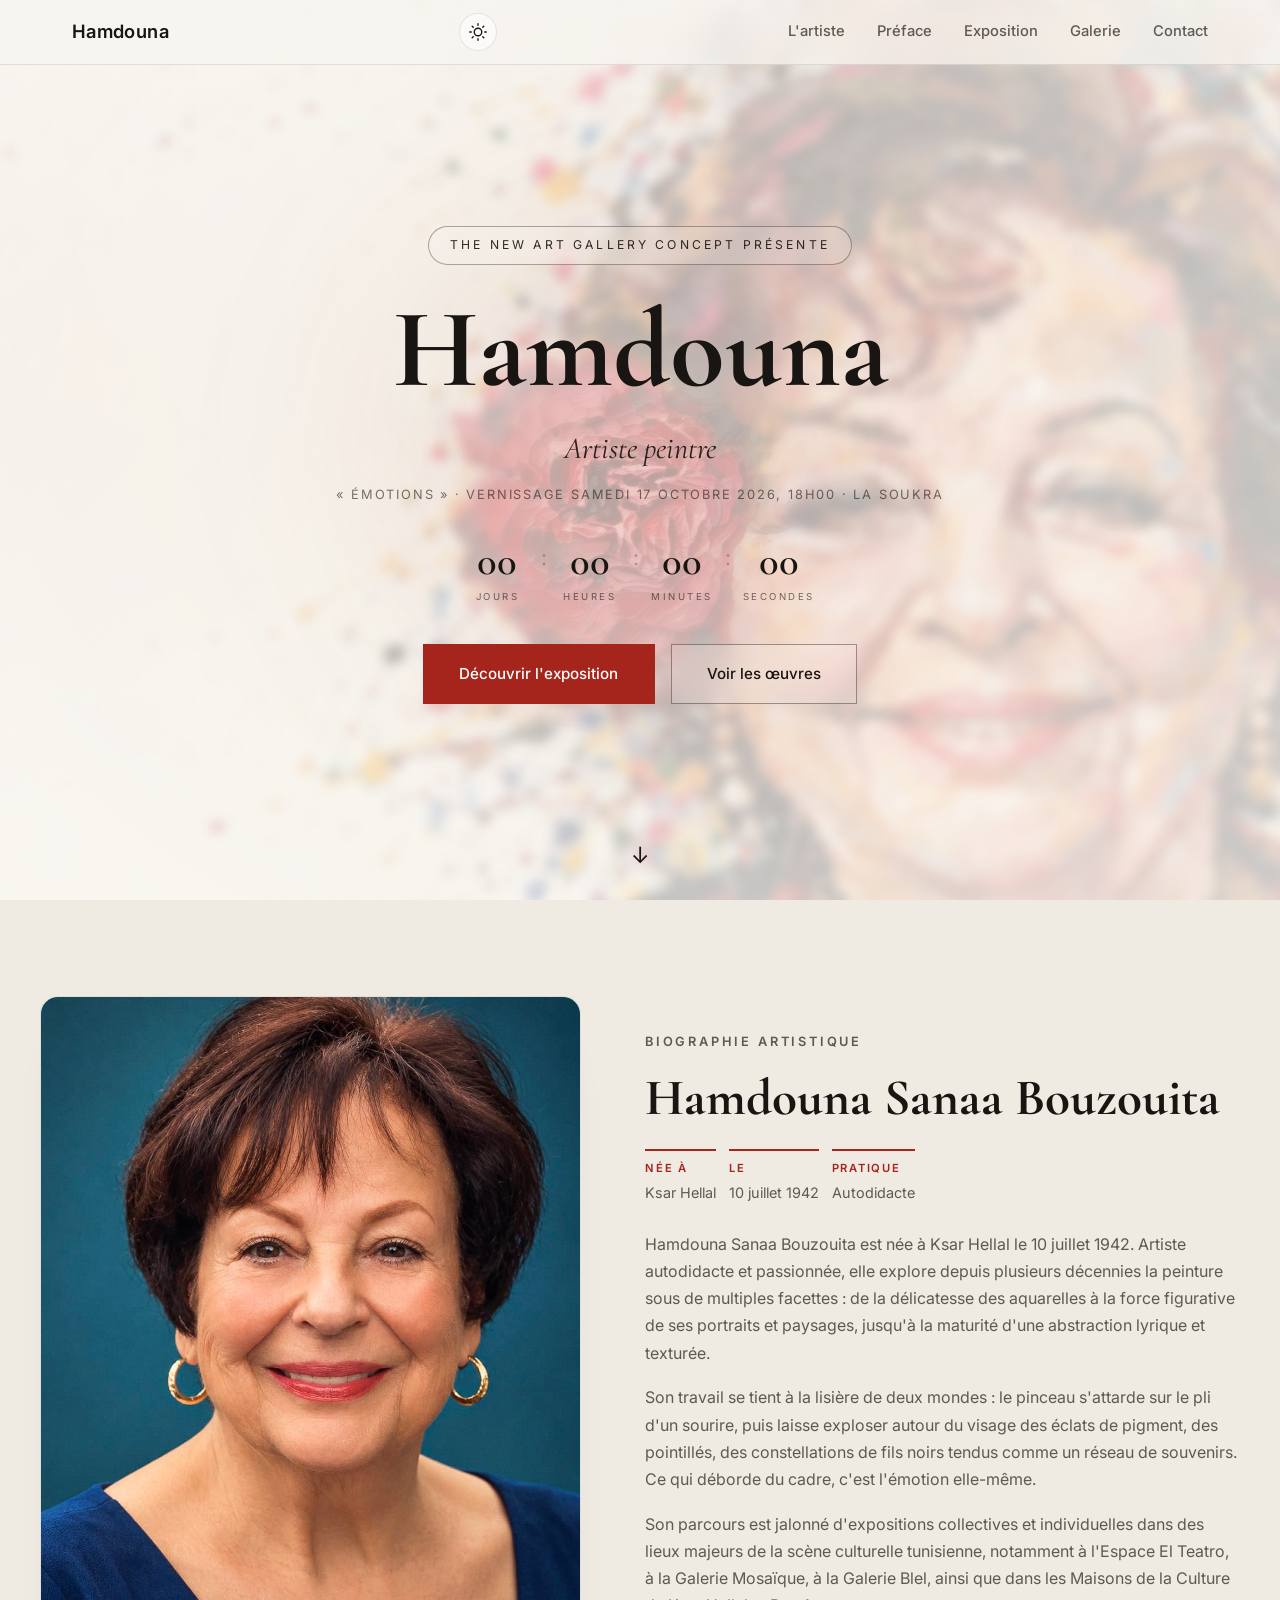
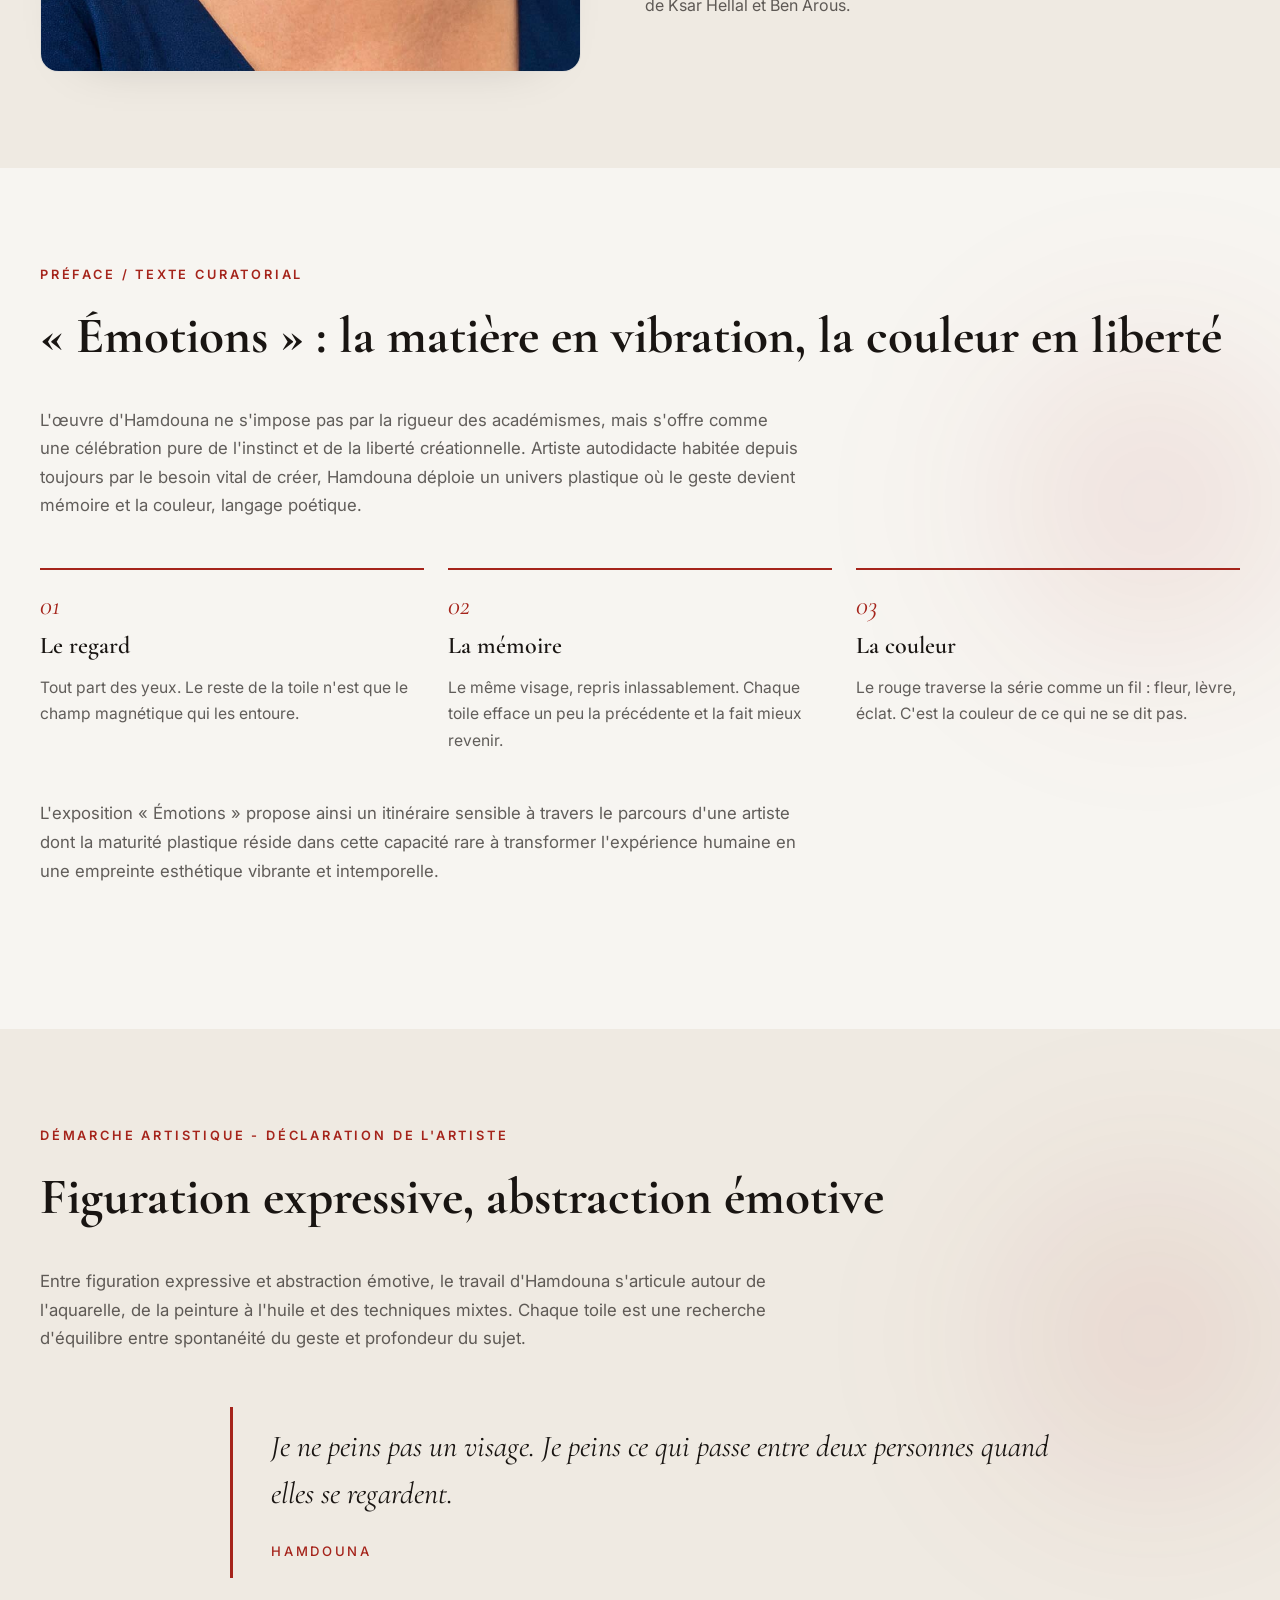
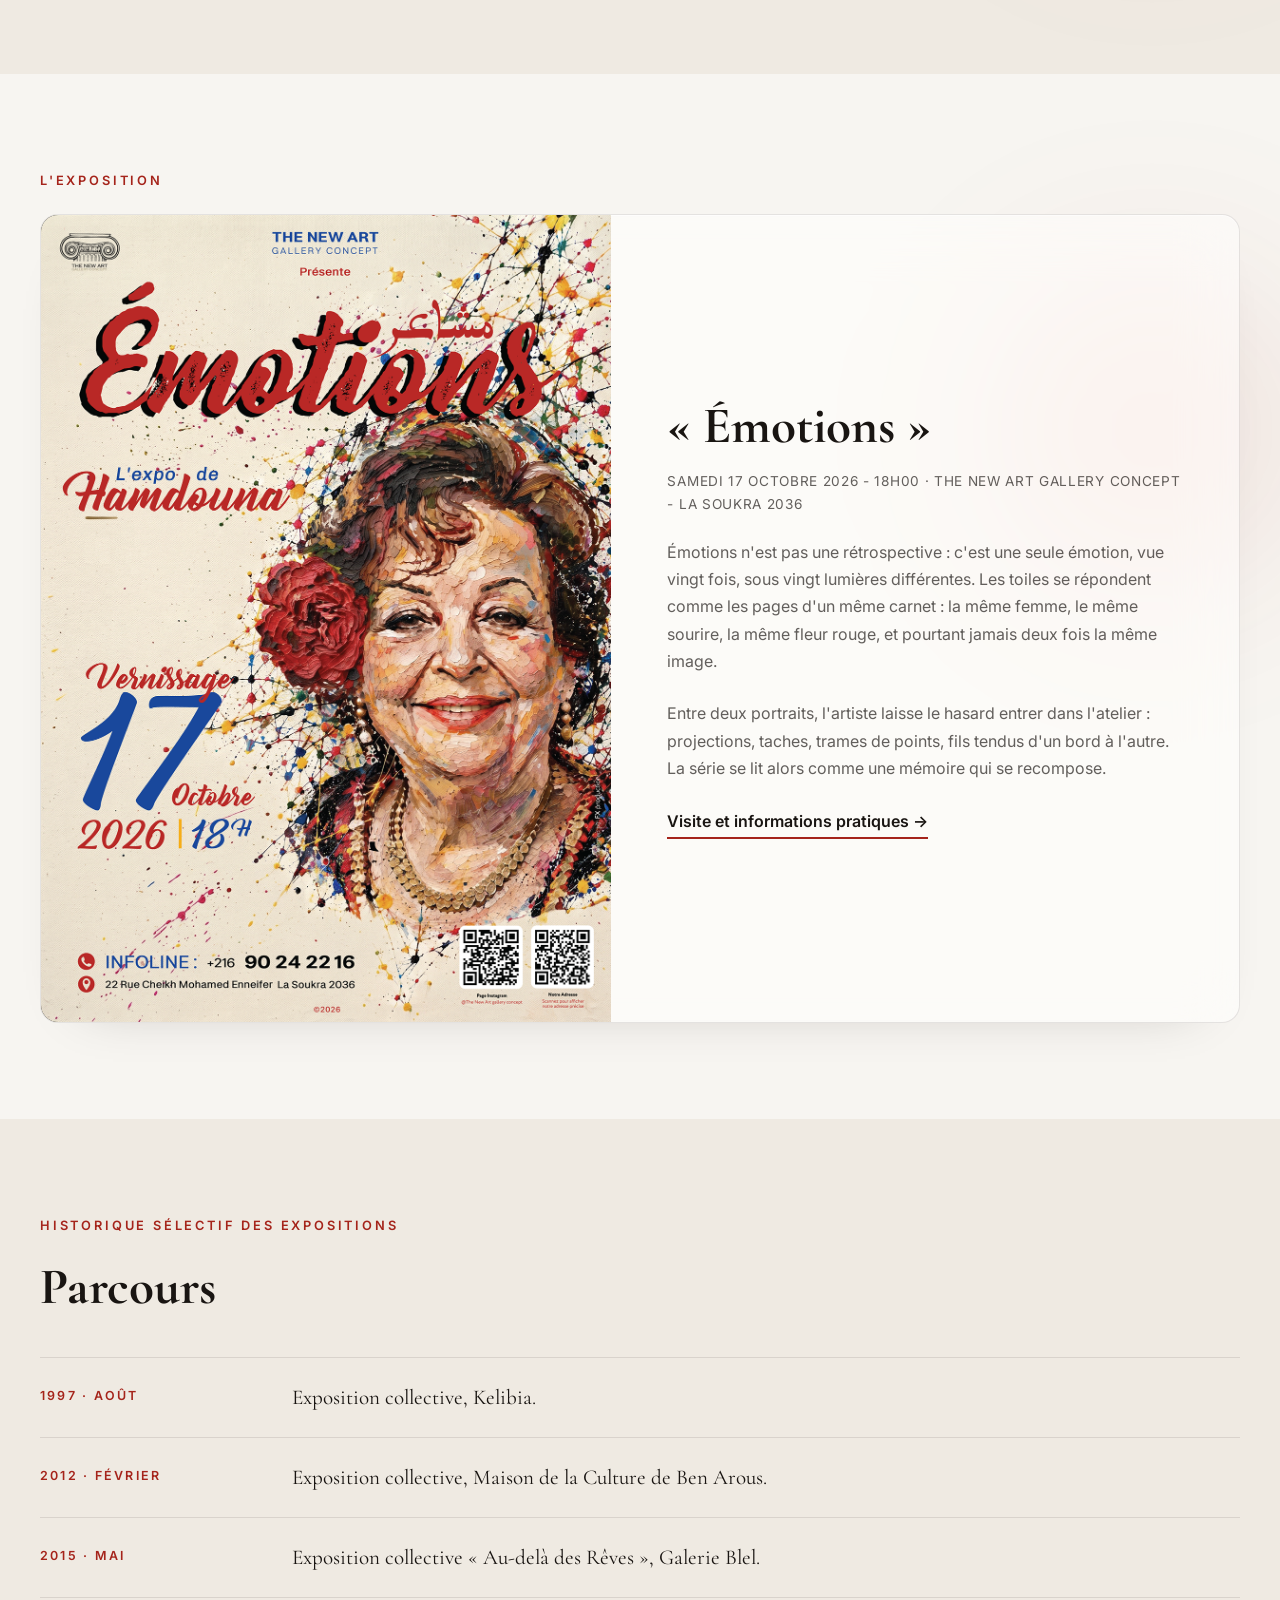
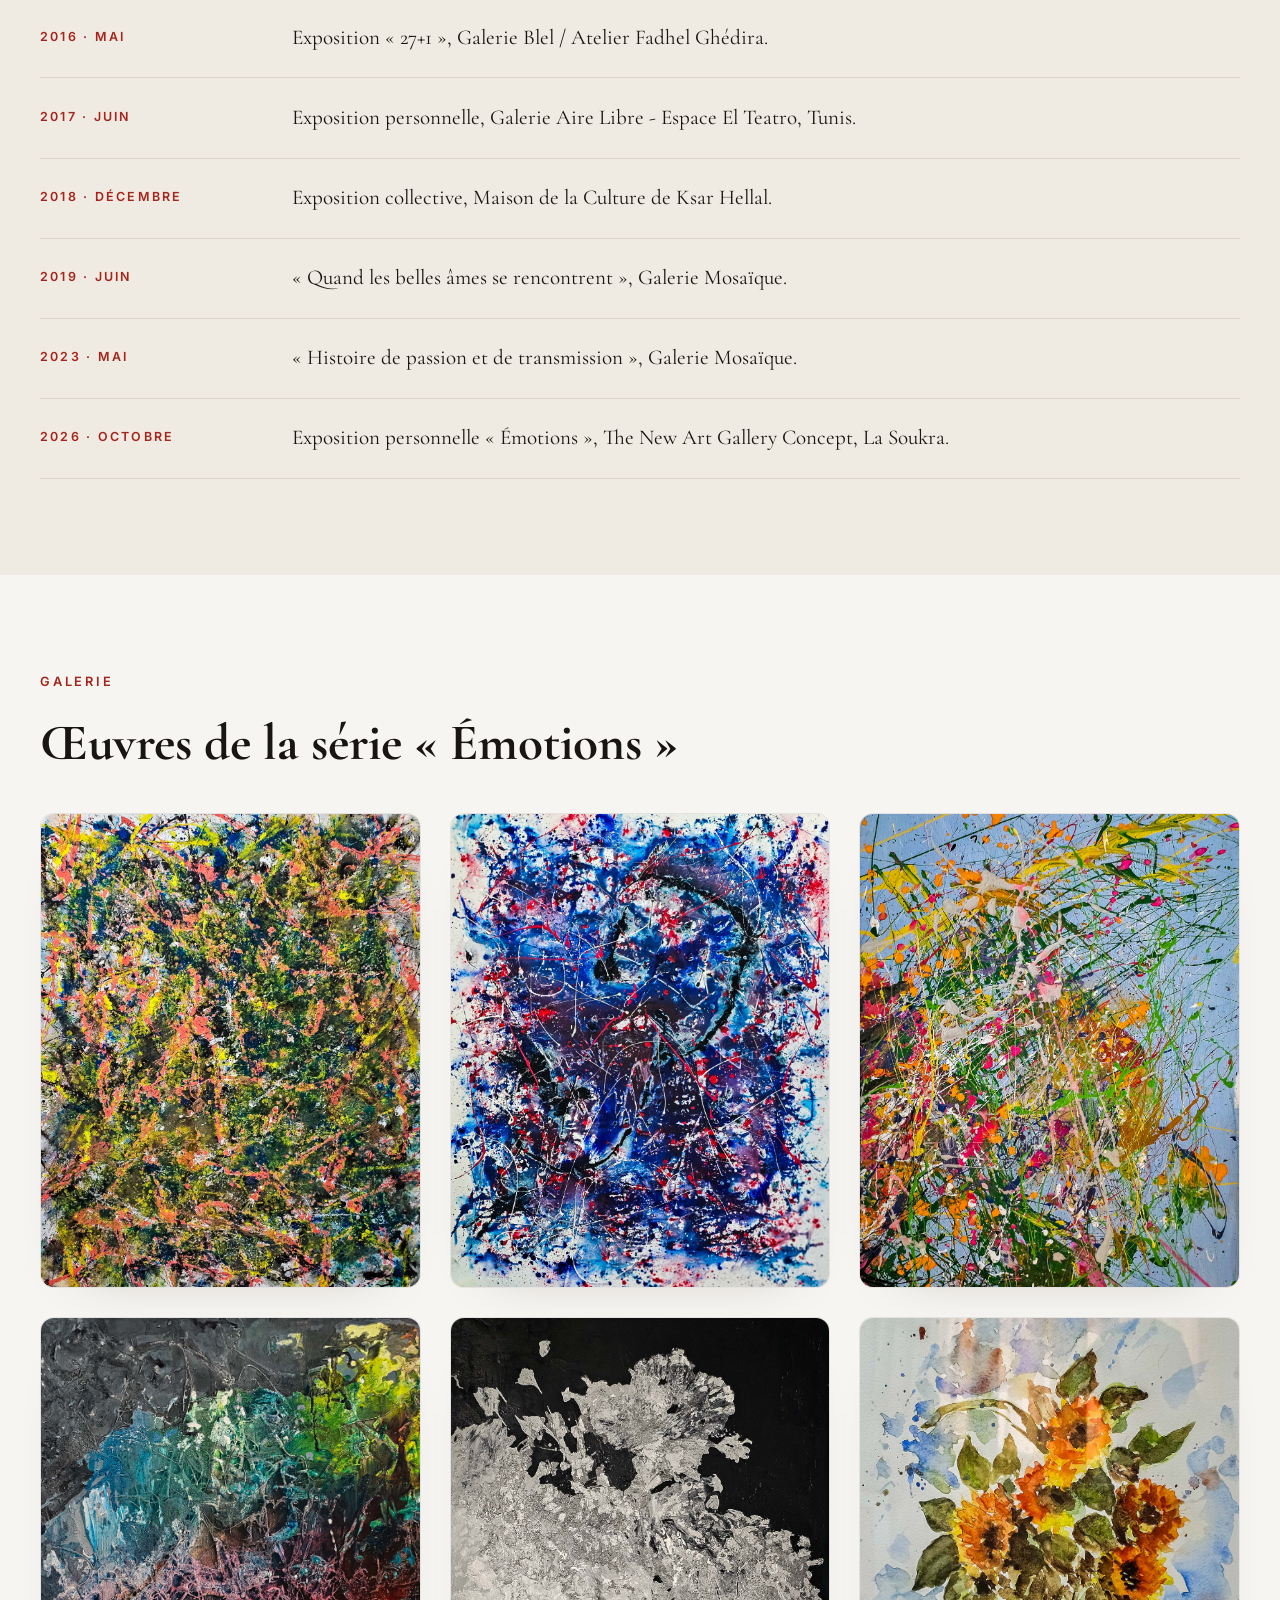
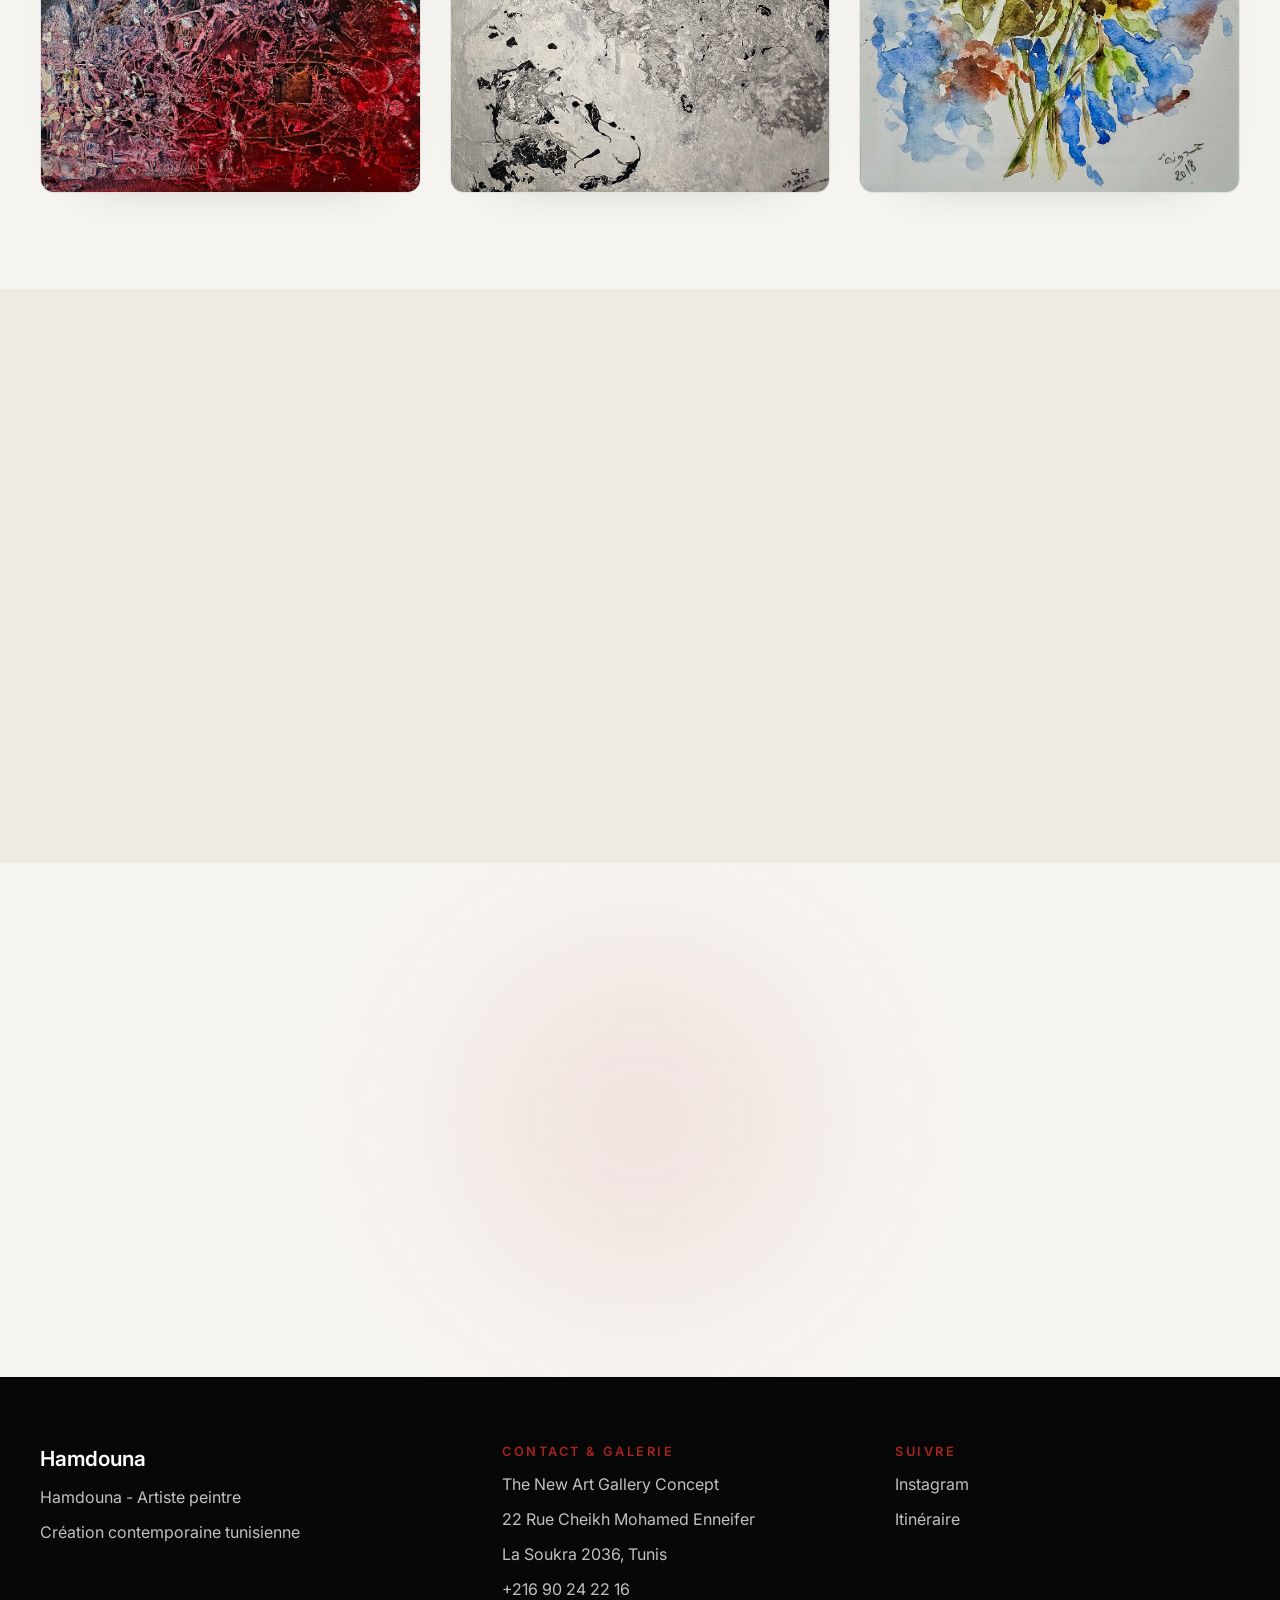
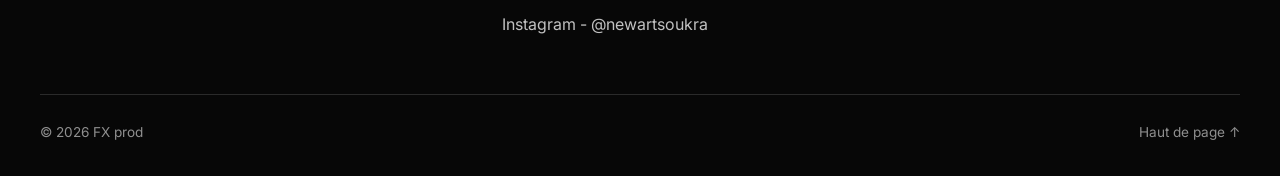
==== index.html @ 4565efa6 "Add files via upload" ====
<!DOCTYPE html>
<html lang="fr">
<head>
<meta charset="UTF-8">
<meta name="viewport" content="width=device-width, initial-scale=1.0">
<title>Hamdouna - Émotions · The New Art Gallery Concept</title>
<meta name="description" content="Émotions : la nouvelle exposition du peintre Hamdouna, présentée par The New Art Gallery Concept. Une série de portraits où la couleur devient un état intérieur. Vernissage le 17 octobre 2026 à La Soukra, Tunis.">
<link rel="preconnect" href="https://fonts.googleapis.com">
<link rel="preconnect" href="https://fonts.gstatic.com" crossorigin>
<link href="https://fonts.googleapis.com/css2?family=Inter:wght@300;400;500;600;700&family=Cormorant+Garamond:ital,wght@0,400;0,500;0,600;0,700;1,400;1,500&display=swap" rel="stylesheet">
<link rel="stylesheet" href="styles.css">
<script>try{var t=localStorage.getItem("hamdouna-theme");if(t==="light"||(!t&&window.matchMedia("(prefers-color-scheme: light)").matches))document.documentElement.classList.add("light")}catch(e){}</script>
</head>
<body>

<header class="nav" id="top">
  <div class="nav-inner">
    <a class="brand" href="#accueil">Hamdouna</a>
    <div class="nav-actions">
      <button class="theme-toggle" id="themeToggle" aria-label="Basculer le thème sombre / clair">
        <svg class="icon-moon" viewBox="0 0 24 24" width="18" height="18" aria-hidden="true"><path d="M21 12.79A9 9 0 1 1 11.21 3 7 7 0 0 0 21 12.79z"></path></svg>
        <svg class="icon-sun" viewBox="0 0 24 24" width="18" height="18" aria-hidden="true"><circle cx="12" cy="12" r="5"></circle><line x1="12" y1="1" x2="12" y2="3"></line><line x1="12" y1="21" x2="12" y2="23"></line><line x1="4.22" y1="4.22" x2="5.64" y2="5.64"></line><line x1="18.36" y1="18.36" x2="19.78" y2="19.78"></line><line x1="1" y1="12" x2="3" y2="12"></line><line x1="21" y1="12" x2="23" y2="12"></line><line x1="4.22" y1="19.78" x2="5.64" y2="18.36"></line><line x1="18.36" y1="5.64" x2="19.78" y2="4.22"></line></svg>
      </button>
      <button class="nav-toggle" aria-label="Menu" aria-expanded="false"><span></span><span></span></button>
    </div>
    <nav class="nav-links">
      <a href="#artiste">L'artiste</a>
      <a href="#preface">Préface</a>
      <a href="#exposition">Exposition</a>
      <a href="#galerie">Galerie</a>
      <a href="#contact">Contact</a>
    </nav>
  </div>
</header>

<main>
  <section id="accueil" class="hero">
    <div class="hero-bg" data-speed="0.35">
      <div class="hero-scene">
        <img class="hero-base" src="Hamdouna afffiche/new pic/no_text_hero photo.jpeg" alt="">
        <img class="hero-blur" src="Hamdouna afffiche/new pic/no_text_hero photo.jpeg" alt="" aria-hidden="true">
      </div>
    </div>
    <div class="orb orb-hero" data-depth="16" aria-hidden="true"></div>
    <div class="hero-content">
      <div class="hero-inner">
        <span class="hero-badge">The New Art Gallery Concept présente</span>
        <h1 class="hero-title">Hamdouna</h1>
        <p class="hero-sub">Artiste peintre</p>
        <p class="hero-meta">« Émotions » · Vernissage samedi 17 octobre 2026, 18h00 · La Soukra</p>
        <div class="countdown" id="countdown" aria-label="Compte à rebours avant le vernissage">
          <div class="cd-col"><span class="cd-num" id="cd-days">00</span><span class="cd-label">Jours</span></div>
          <span class="cd-sep">:</span>
          <div class="cd-col"><span class="cd-num" id="cd-hours">00</span><span class="cd-label">Heures</span></div>
          <span class="cd-sep">:</span>
          <div class="cd-col"><span class="cd-num" id="cd-mins">00</span><span class="cd-label">Minutes</span></div>
          <span class="cd-sep">:</span>
          <div class="cd-col"><span class="cd-num" id="cd-secs">00</span><span class="cd-label">Secondes</span></div>
        </div>
        <div class="hero-actions">
          <a class="btn btn-solid" href="#exposition">Découvrir l'exposition</a>
          <a class="btn btn-ghost" href="#galerie">Voir les œuvres</a>
        </div>
      </div>
    </div>
    <a class="hero-scroll" href="#artiste" aria-label="Descendre">↓</a>
  </section>

  <section id="artiste" class="section alt">
    <div class="section-inner">
      <div class="artist-grid">
        <figure class="artist-photo parallax reveal" data-speed="0.12">
          <img src="Hamdouna afffiche/new pic/Photo de l'artiste dans biographie.jpeg" alt="Portrait de l'artiste Hamdouna">
        </figure>
        <div class="artist-text reveal">
          <p class="section-label">Biographie artistique</p>
          <h2>Hamdouna Sanaa Bouzouita</h2>
          <div class="facts">
            <span class="fact"><strong>Née à</strong> Ksar Hellal</span>
            <span class="fact"><strong>Le</strong> 10 juillet 1942</span>
            <span class="fact"><strong>Pratique</strong> Autodidacte</span>
          </div>
          <p>Hamdouna Sanaa Bouzouita est née à Ksar Hellal le 10 juillet 1942. Artiste autodidacte et passionnée, elle explore depuis plusieurs décennies la peinture sous de multiples facettes : de la délicatesse des aquarelles à la force figurative de ses portraits et paysages, jusqu'à la maturité d'une abstraction lyrique et texturée.</p>
          <p>Son travail se tient à la lisière de deux mondes : le pinceau s'attarde sur le pli d'un sourire, puis laisse exploser autour du visage des éclats de pigment, des pointillés, des constellations de fils noirs tendus comme un réseau de souvenirs. Ce qui déborde du cadre, c'est l'émotion elle-même.</p>
          <p>Son parcours est jalonné d'expositions collectives et individuelles dans des lieux majeurs de la scène culturelle tunisienne, notamment à l'Espace El Teatro, à la Galerie Mosaïque, à la Galerie Blel, ainsi que dans les Maisons de la Culture de Ksar Hellal et Ben Arous.</p>
        </div>
      </div>
    </div>
  </section>

  <section id="preface" class="section">
    <div class="orb orb-side" data-depth="26" aria-hidden="true"></div>
    <div class="section-inner">
      <p class="section-label reveal">Préface / Texte curatorial</p>
      <h2 class="section-title reveal">« Émotions » : la matière en vibration, la couleur en liberté</h2>
      <p class="lead-block reveal">L'œuvre d'Hamdouna ne s'impose pas par la rigueur des académismes, mais s'offre comme une célébration pure de l'instinct et de la liberté créationnelle. Artiste autodidacte habitée depuis toujours par le besoin vital de créer, Hamdouna déploie un univers plastique où le geste devient mémoire et la couleur, langage poétique.</p>
      <div class="concept reveal">
        <div class="concept-item"><span class="concept-num">01</span><h3>Le regard</h3><p>Tout part des yeux. Le reste de la toile n'est que le champ magnétique qui les entoure.</p></div>
        <div class="concept-item"><span class="concept-num">02</span><h3>La mémoire</h3><p>Le même visage, repris inlassablement. Chaque toile efface un peu la précédente et la fait mieux revenir.</p></div>
        <div class="concept-item"><span class="concept-num">03</span><h3>La couleur</h3><p>Le rouge traverse la série comme un fil : fleur, lèvre, éclat. C'est la couleur de ce qui ne se dit pas.</p></div>
      </div>
      <p class="lead-block reveal">L'exposition « Émotions » propose ainsi un itinéraire sensible à travers le parcours d'une artiste dont la maturité plastique réside dans cette capacité rare à transformer l'expérience humaine en une empreinte esthétique vibrante et intemporelle.</p>
    </div>
  </section>

  <section id="demarche" class="section alt">
    <div class="orb orb-side" data-depth="26" aria-hidden="true"></div>
    <div class="section-inner">
      <p class="section-label reveal">Démarche artistique - déclaration de l'artiste</p>
      <h2 class="section-title reveal">Figuration expressive, abstraction émotive</h2>
      <p class="lead-block reveal">Entre figuration expressive et abstraction émotive, le travail d'Hamdouna s'articule autour de l'aquarelle, de la peinture à l'huile et des techniques mixtes. Chaque toile est une recherche d'équilibre entre spontanéité du geste et profondeur du sujet.</p>
      <figure class="quote reveal">
        <blockquote>Je ne peins pas un visage. Je peins ce qui passe entre deux personnes quand elles se regardent.</blockquote>
        <figcaption>Hamdouna</figcaption>
      </figure>
    </div>
  </section>

  <section id="exposition" class="section">
    <div class="orb orb-side" data-depth="26" aria-hidden="true"></div>
    <div class="section-inner">
      <p class="section-label reveal">L'exposition</p>
      <div class="event-card reveal">
        <div class="event-media"><img src="Hamdouna afffiche/new pic/new affiche .png" alt="Affiche de l'exposition Émotions"></div>
        <div class="event-body">
          <h2>« Émotions »</h2>
          <p class="event-meta">Samedi 17 octobre 2026 - 18h00 · The New Art Gallery Concept - La Soukra 2036</p>
          <p>Émotions n'est pas une rétrospective : c'est une seule émotion, vue vingt fois, sous vingt lumières différentes. Les toiles se répondent comme les pages d'un même carnet : la même femme, le même sourire, la même fleur rouge, et pourtant jamais deux fois la même image.</p>
          <p>Entre deux portraits, l'artiste laisse le hasard entrer dans l'atelier : projections, taches, trames de points, fils tendus d'un bord à l'autre. La série se lit alors comme une mémoire qui se recompose.</p>
          <a class="link-more" href="#infos">Visite et informations pratiques →</a>
        </div>
      </div>
    </div>
  </section>

  <section id="historique" class="section alt">
    <div class="section-inner">
      <p class="section-label reveal">Historique sélectif des expositions</p>
      <h2 class="section-title reveal">Parcours</h2>
      <div class="timeline reveal">
        <div class="tl-row"><span class="tl-year">1997 · Août</span><span class="tl-text">Exposition collective, Kelibia.</span></div>
        <div class="tl-row"><span class="tl-year">2012 · Février</span><span class="tl-text">Exposition collective, Maison de la Culture de Ben Arous.</span></div>
        <div class="tl-row"><span class="tl-year">2015 · Mai</span><span class="tl-text">Exposition collective « Au-delà des Rêves », Galerie Blel.</span></div>
        <div class="tl-row"><span class="tl-year">2016 · Mai</span><span class="tl-text">Exposition « 27+1 », Galerie Blel / Atelier Fadhel Ghédira.</span></div>
        <div class="tl-row"><span class="tl-year">2017 · Juin</span><span class="tl-text">Exposition personnelle, Galerie Aire Libre - Espace El Teatro, Tunis.</span></div>
        <div class="tl-row"><span class="tl-year">2018 · Décembre</span><span class="tl-text">Exposition collective, Maison de la Culture de Ksar Hellal.</span></div>
        <div class="tl-row"><span class="tl-year">2019 · Juin</span><span class="tl-text">« Quand les belles âmes se rencontrent », Galerie Mosaïque.</span></div>
        <div class="tl-row"><span class="tl-year">2023 · Mai</span><span class="tl-text">« Histoire de passion et de transmission », Galerie Mosaïque.</span></div>
        <div class="tl-row"><span class="tl-year">2026 · Octobre</span><span class="tl-text">Exposition personnelle « Émotions », The New Art Gallery Concept, La Soukra.</span></div>
      </div>
    </div>
  </section>

  <section id="galerie" class="section">
    <div class="section-inner">
      <p class="section-label reveal">Galerie</p>
      <h2 class="section-title reveal">Œuvres de la série « Émotions »</h2>
      <div class="grid">
        <figure class="grid-item reveal"><img src="tableaux tel/sans nom (1).jpg" alt="Œuvre de Hamdouna"></figure>
        <figure class="grid-item reveal"><img src="tableaux tel/sans nom (2).jpg" alt="Œuvre de Hamdouna"></figure>
        <figure class="grid-item reveal"><img src="tableaux tel/sans nom (3).jpg" alt="Œuvre de Hamdouna"></figure>
        <figure class="grid-item reveal"><img src="tableaux tel/sans nom (4).jpg" alt="Œuvre de Hamdouna"></figure>
        <figure class="grid-item reveal"><img src="tableaux tel/sans nom (5).jpg" alt="Œuvre de Hamdouna"></figure>
        <figure class="grid-item reveal"><img src="tableaux tel/sans nom (6).jpg" alt="Œuvre de Hamdouna"></figure>
      </div>
    </div>
  </section>

  <section id="infos" class="section alt">
    <div class="section-inner">
      <p class="section-label reveal">Visite</p>
      <div class="info-cards">
        <div class="info-card reveal"><h3>Vernissage</h3><p>Samedi 17 octobre 2026, 18h00</p><p class="note">Ouverture en présence de l'artiste</p></div>
        <div class="info-card reveal"><h3>Période</h3><p>Jusqu'au 29 novembre 2026</p><p class="note">Œuvres de la série Émotions</p></div>
        <div class="info-card reveal"><h3>Horaires</h3><p>Du mardi au dimanche</p><p class="note">10h - 19h</p></div>
        <div class="info-card reveal"><h3>Entrée</h3><p>Entrée libre</p><p class="note">Tout public</p></div>
        <div class="info-card reveal"><h3>Infoline</h3><p>+216 90 24 22 16</p><p class="note">Renseignements et visites guidées</p></div>
        <div class="info-card reveal"><h3>Adresse</h3><p>22 Rue Cheikh Mohamed Enneifer</p><p class="note">La Soukra 2036, Tunis <a href="https://maps.app.goo.gl/FEjhYE3TCU82sCn18" target="_blank" rel="noopener">· Itinéraire</a></p></div>
      </div>
    </div>
  </section>

  <section id="contact" class="section cta">
    <div class="orb orb-cta" data-depth="22" aria-hidden="true"></div>
    <div class="section-inner cta-box reveal">
      <p class="cta-label">Contact &amp; Galerie</p>
      <h2>Expositions, acquisitions, presse</h2>
      <p>Informations sur les expositions en cours, demandes d'acquisition et contacts presse.</p>
      <div class="cta-links">
        <a class="link-cta" href="tel:+21690242216">+216 90 24 22 16</a>
        <a class="link-cta" href="https://www.instagram.com/newartsoukra/" target="_blank" rel="noopener">@newartsoukra</a>
        <a class="link-cta" href="https://maps.app.goo.gl/FEjhYE3TCU82sCn18" target="_blank" rel="noopener">La Soukra 2036, Tunis</a>
      </div>
      <a class="btn btn-solid" href="tel:+21690242216">Contactez-nous</a>
    </div>
  </section>
</main>

<footer class="footer">
  <div class="footer-grid">
    <div class="footer-col">
      <p class="footer-brand">Hamdouna</p>
      <p>Hamdouna - Artiste peintre</p>
      <p>Création contemporaine tunisienne</p>
    </div>
    <div class="footer-col">
      <p class="footer-title">Contact &amp; Galerie</p>
      <p>The New Art Gallery Concept</p>
      <p>22 Rue Cheikh Mohamed Enneifer</p>
      <p>La Soukra 2036, Tunis</p>
      <p><a href="tel:+21690242216">+216 90 24 22 16</a></p>
      <p><a href="https://www.instagram.com/newartsoukra/" target="_blank" rel="noopener">Instagram - @newartsoukra</a></p>
    </div>
    <div class="footer-col">
      <p class="footer-title">Suivre</p>
      <p><a href="https://www.instagram.com/newartsoukra/" target="_blank" rel="noopener">Instagram</a></p>
      <p><a href="https://maps.app.goo.gl/FEjhYE3TCU82sCn18" target="_blank" rel="noopener">Itinéraire</a></p>
    </div>
  </div>
  <div class="footer-bottom">
    <p>© 2026 FX prod</p>
    <p><a href="#accueil">Haut de page ↑</a></p>
  </div>
</footer>

<div class="lightbox" id="lightbox" aria-hidden="true">
  <button class="lightbox-close" aria-label="Fermer">×</button>
  <img src="" alt="" class="lightbox-img">
</div>

<script src="script.js"></script>
</body>
</html>
---- styles.css ----
/* ============================================================
   HAMDOUNA · Émotions — The New Art Gallery Concept
   Thème : minimaliste, fond noir, effet blur (verre dépoli)
   ============================================================ */

:root{
  --bg:#060606;
  --bg-alt:#0b0b0c;
  --nav-bg:rgba(8,8,8,.55);
  --panel:rgba(255,255,255,.05);
  --panel-strong:rgba(255,255,255,.08);
  --hairline:rgba(255,255,255,.08);
  --glass:blur(28px) saturate(160%);
  --ink:#f4f2ef;
  --mid:rgba(244,242,239,.66);
  --faint:rgba(244,242,239,.45);
  --accent:#C63B2E;
  --accent-d:#A03126;
  --accent-soft:rgba(198,59,46,.16);
  --bg-grad:
    radial-gradient(1200px 800px at 85% -10%,rgba(198,59,46,.07),transparent 60%),
    radial-gradient(900px 650px at -10% 40%,rgba(198,59,46,.05),transparent 60%);
  --sans:'Inter',system-ui,sans-serif;
  --serif:'Cormorant Garamond',Georgia,serif;
}

:root.light{
  --bg:#f7f5f1;
  --bg-alt:#efeae2;
  --nav-bg:rgba(247,245,241,.7);
  --panel:rgba(255,255,255,.55);
  --panel-strong:#fff;
  --hairline:rgba(20,15,12,.1);
  --glass:blur(28px) saturate(160%);
  --ink:#191512;
  --mid:rgba(25,21,18,.68);
  --faint:rgba(25,21,18,.5);
  --accent:#A5241B;
  --accent-d:#7c1a14;
  --accent-soft:rgba(165,36,27,.12);
  --bg-grad:
    radial-gradient(1200px 800px at 85% -10%,rgba(165,36,27,.05),transparent 60%),
    radial-gradient(900px 650px at -10% 40%,rgba(165,36,27,.04),transparent 60%);
}

*{margin:0;padding:0;box-sizing:border-box}

html{scroll-behavior:smooth;scroll-padding-top:64px}

body{
  font-family:var(--sans);
  background:var(--bg-grad),var(--bg);
  background-attachment:fixed;
  color:var(--ink);
  line-height:1.7;
  font-weight:400;
  -webkit-font-smoothing:antialiased;
  transition:background .5s ease,color .3s ease;
}

img{display:block;max-width:100%}

::selection{background:var(--accent);color:#fff}

a{color:inherit}

/* ---------- Halos flous (blur sur fond noir) → pilotés à la souris ---------- */
.orb{
  position:absolute;border-radius:50%;
  filter:blur(80px);pointer-events:none;z-index:0;
  will-change:transform;
}
.orb-hero{
  width:min(72vw,760px);height:min(72vw,760px);
  top:8%;left:50%;transform:translateX(-50%);
  background:radial-gradient(circle,var(--accent-soft),transparent 68%);
}
.orb-side{
  width:460px;height:460px;right:-8%;top:12%;
  background:radial-gradient(circle,var(--accent-soft),transparent 70%);
}
.orb-cta{
  width:520px;height:520px;left:50%;top:50%;
  transform:translate(-50%,-50%);
  background:radial-gradient(circle,var(--accent-soft),transparent 70%);
}

/* ---------- Verre dépoli (glass) ---------- */
.event-card,
.info-card,
.grid-item,
.artist-photo,
.chip,
.theme-toggle,
.hero-badge{
  backdrop-filter:var(--glass);
  -webkit-backdrop-filter:var(--glass);
}
.event-card,
.info-card,
.grid-item,
.artist-photo{
  box-shadow:inset 0 1px 0 rgba(255,255,255,.05),0 30px 60px -44px rgba(0,0,0,.6);
}
:root.light .event-card,
:root.light .info-card,
:root.light .grid-item,
:root.light .artist-photo{
  box-shadow:inset 0 1px 0 rgba(255,255,255,.5),0 22px 55px -46px rgba(20,15,12,.3);
}

/* ---------- Navigation ---------- */
.nav{
  position:fixed;top:0;left:0;right:0;z-index:100;
  background:var(--nav-bg);
  backdrop-filter:blur(18px) saturate(140%);
  -webkit-backdrop-filter:blur(18px) saturate(140%);
  border-bottom:1px solid var(--hairline);
  transition:box-shadow .3s ease;
}
.nav.scrolled{box-shadow:0 14px 34px -20px rgba(0,0,0,.6)}
.nav-inner{
  max-width:1200px;margin:0 auto;
  padding:0 2rem;
  display:flex;align-items:center;justify-content:space-between;gap:1rem;
  min-height:64px;
}
.brand{
  font-size:1.15rem;font-weight:600;letter-spacing:.02em;
  text-decoration:none;color:var(--ink);
}
.brand span{color:var(--accent)}
.nav-actions{display:flex;align-items:center;gap:.6rem}
.theme-toggle{
  display:inline-flex;align-items:center;justify-content:center;
  width:38px;height:38px;border-radius:50%;
  background:var(--panel);color:var(--ink);
  border:1px solid var(--hairline);cursor:pointer;
  backdrop-filter:blur(12px);
  transition:background .25s,transform .25s,box-shadow .25s;
}
.theme-toggle:hover{background:var(--panel-strong);transform:rotate(14deg)}
.theme-toggle svg{width:18px;height:18px;fill:none;stroke:currentColor;stroke-width:1.8;stroke-linecap:round;stroke-linejoin:round}
.icon-sun{display:none}
:root.light .icon-sun{display:block}
:root.light .icon-moon{display:none}
.nav-links{display:flex;align-items:center;gap:2rem}
.nav-links a{
  color:var(--mid);text-decoration:none;font-size:.92rem;font-weight:500;
  transition:color .25s;
}
.nav-links a:hover{color:var(--accent)}
.nav-toggle{display:none;background:none;border:none;cursor:pointer;padding:.4rem}
.nav-toggle span{display:block;width:26px;height:2px;background:var(--ink);margin:5px 0;transition:transform .3s}
.nav-toggle.open span:first-child{transform:translateY(7px) rotate(45deg)}
.nav-toggle.open span:last-child{transform:translateY(-7px) rotate(-45deg)}

/* ---------- Boutons ---------- */
.btn{
  display:inline-block;
  padding:1rem 2.2rem;
  text-decoration:none;font-size:.95rem;font-weight:500;
  transition:background .3s,color .3s,border-color .3s,backdrop-filter .3s;
}
.btn-solid{
  background:var(--accent);color:#fff;
  border:1px solid var(--accent);
  box-shadow:0 12px 34px -14px var(--accent-soft);
}
.btn-solid:hover{background:var(--accent-d);border-color:var(--accent-d)}
.btn-ghost{
  border:1px solid rgba(255,255,255,.35);color:#fff;
  background:rgba(255,255,255,.06);
  backdrop-filter:blur(12px);
}
.btn-ghost:hover{background:rgba(255,255,255,.16)}

/* ---------- Héro ---------- */
.hero{
  position:relative;min-height:100svh;
  display:flex;align-items:center;justify-content:center;text-align:center;
  overflow:hidden;
}
.hero-bg{position:absolute;inset:0;z-index:0;overflow:hidden}
.hero-scene{
  position:absolute;inset:0;opacity:.3;
  transform:scale(1.12);will-change:transform;
}
.hero-scene img{position:absolute;inset:0;width:100%;height:112%;object-fit:cover}
.hero-base{filter:none}
.hero-blur{
  filter:blur(5px);
  -webkit-mask-image:radial-gradient(circle 180px at var(--mx,50%) var(--my,50%),transparent 0%,transparent 36%,#000 80%);
  mask-image:radial-gradient(circle 180px at var(--mx,50%) var(--my,50%),transparent 0%,transparent 36%,#000 80%);
}
@media (pointer:coarse){
  .hero-blur{
    -webkit-mask-image:radial-gradient(circle 260px at var(--mx,50%) var(--my,50%),transparent 0%,transparent 36%,#000 80%);
    mask-image:radial-gradient(circle 260px at var(--mx,50%) var(--my,50%),transparent 0%,transparent 36%,#000 80%);
  }
}
.hero-bg::after{
  content:"";position:absolute;inset:0;
  background:radial-gradient(ellipse at 50% 42%,rgba(5,5,5,0),rgba(5,5,5,.38));
}
.hero-content{position:relative;z-index:2;padding:120px 2rem 90px;width:100%}
.hero-inner{max-width:760px;margin:0 auto}
.hero-badge{
  display:inline-block;
  border:1px solid rgba(255,255,255,.35);
  padding:.5rem 1.3rem;
  font-size:.76rem;letter-spacing:.26em;text-transform:uppercase;
  color:rgba(255,255,255,.9);margin-bottom:1.8rem;
  background:rgba(255,255,255,.05);
  backdrop-filter:blur(14px);
  border-radius:999px;
}
.hero-title{
  font-family:var(--serif);
  font-size:clamp(3.4rem,10vw,7rem);
  font-weight:700;line-height:1;color:#fff;
  text-shadow:0 24px 60px rgba(0,0,0,.5);
}
.hero-sub{
  font-family:var(--serif);font-style:italic;
  font-size:clamp(1.3rem,3vw,1.9rem);color:rgba(255,255,255,.92);
  margin-top:1.1rem;
}
.hero-dates{margin-top:.7rem;font-size:.95rem;letter-spacing:.06em;color:rgba(255,255,255,.78)}
.hero-tag{margin-top:1.1rem;font-size:1.02rem;color:rgba(255,255,255,.85);max-width:520px;margin-left:auto;margin-right:auto}
.hero-meta{margin-top:.6rem;font-size:.8rem;letter-spacing:.14em;text-transform:uppercase;color:rgba(255,255,255,.65)}

/* ---------- Compte à rebours ---------- */
.countdown{
  display:flex;align-items:flex-start;justify-content:center;
  gap:.7rem;margin-top:2.2rem;
}
.cd-col{text-align:center;min-width:64px}
.cd-num{
  font-family:var(--serif);font-weight:600;font-variant-numeric:tabular-nums;
  font-size:clamp(1.7rem,3.6vw,2.5rem);line-height:1;color:#fff;
  display:block;
}
.cd-label{
  font-size:.6rem;letter-spacing:.26em;text-transform:uppercase;
  color:rgba(255,255,255,.6);margin-top:.5rem;display:block;
}
.cd-sep{
  font-family:var(--serif);font-size:1.9rem;color:rgba(255,255,255,.3);
  line-height:1;
}

/* ---------- Héro : mode clair (texte sobre, lisible) ---------- */
:root.light .hero-bg::after{
  background:radial-gradient(ellipse at 50% 42%,rgba(255,255,255,0),rgba(255,255,255,.35));
}
:root.light .hero-badge{
  color:rgba(25,21,18,.9);border-color:rgba(25,21,18,.35);
  background:rgba(255,255,255,.12);
}
:root.light .hero-title{color:var(--ink);text-shadow:0 20px 55px rgba(255,255,255,.45)}
:root.light .hero-sub{color:rgba(25,21,18,.92)}
:root.light .hero-meta{color:rgba(25,21,18,.58)}
:root.light .cd-num{color:var(--ink)}
:root.light .cd-label{color:rgba(25,21,18,.6)}
:root.light .cd-sep{color:rgba(25,21,18,.28)}
:root.light .hero-scroll{color:var(--ink)}
:root.light .btn-ghost{border-color:rgba(25,21,18,.4);color:var(--ink);background:rgba(255,255,255,.15)}
:root.light .btn-ghost:hover{background:var(--ink);color:#fff}
.hero-actions{display:flex;gap:1rem;margin-top:2.4rem;justify-content:center;flex-wrap:wrap}
.hero-scroll{
  position:absolute;bottom:1.6rem;left:50%;transform:translateX(-50%);
  z-index:2;color:#fff;font-size:1.4rem;text-decoration:none;
  animation:float 2s ease-in-out infinite;
}
@keyframes float{0%,100%{transform:translate(-50%,0)}50%{transform:translate(-50%,8px)}}

/* ---------- Sections ---------- */
.section{position:relative;padding:6rem 2rem;overflow:hidden}
.section-inner{position:relative;z-index:1;max-width:1200px;margin:0 auto}
.section.alt{background:var(--bg-alt)}
.section-label{
  font-size:.8rem;font-weight:600;letter-spacing:.22em;text-transform:uppercase;
  color:var(--accent);margin-bottom:1.4rem;
}
.section-title{
  font-family:var(--serif);font-weight:700;
  font-size:clamp(2.2rem,4.5vw,3.2rem);line-height:1.1;margin-bottom:2.6rem;
}
.section h2{
  font-family:var(--serif);font-weight:700;
  font-size:clamp(2.2rem,4.5vw,3.2rem);line-height:1.1;
}

/* ---------- Événement ---------- */
.event-card{
  display:grid;grid-template-columns:1fr 1.1fr;gap:0;
  border:1px solid var(--hairline);
  background:var(--panel);
  border-radius:18px;
  overflow:hidden;
}
.event-media{overflow:hidden;background:#000}
.event-media img{width:100%;height:100%;object-fit:contain}
.event-body{padding:3.5rem;display:flex;flex-direction:column;justify-content:center}
.event-meta{
  font-size:.85rem;letter-spacing:.05em;color:var(--mid);
  margin:1rem 0 1.4rem;text-transform:uppercase;
}
.event-body p:not(.event-meta){color:var(--mid);margin-bottom:1.6rem}
.link-more{
  font-weight:600;text-decoration:none;color:var(--ink);
  border-bottom:2px solid var(--accent);padding-bottom:.15rem;
  align-self:flex-start;transition:color .25s;
}
.link-more:hover{color:var(--accent)}

/* ---------- L'artiste ---------- */
.artist-grid{
  display:grid;grid-template-columns:1fr 1.1fr;gap:4rem;align-items:center;
}
.artist-photo{
  border:1px solid var(--hairline);overflow:hidden;border-radius:18px;
  background:var(--panel);
  box-shadow:0 40px 80px -40px rgba(0,0,0,.6);
}
.artist-photo img{width:100%;height:100%;object-fit:cover;aspect-ratio:4/5}
.artist-text p{color:var(--mid);margin-bottom:1.1rem}
.lead-block{
  max-width:760px;color:var(--mid);font-size:1.05rem;margin-bottom:3rem;
}
.muted{color:var(--faint) !important;font-size:.9rem}

/* ---------- Galerie ---------- */
.grid{
  display:grid;grid-template-columns:repeat(3,1fr);
  gap:1.8rem;
}
.grid-item{
  position:relative;overflow:hidden;cursor:zoom-in;
  border:1px solid var(--hairline);
  background:var(--panel);
  border-radius:14px;
}
.grid-item img{
  width:100%;aspect-ratio:4/5;object-fit:cover;
  transition:transform .6s ease;
}
.grid-item figcaption{
  position:absolute;inset:0;
  display:flex;flex-direction:column;justify-content:flex-end;
  padding:1.6rem;
  background:linear-gradient(to top,rgba(5,5,5,.78),transparent 55%);
  color:#fff;opacity:0;transition:opacity .4s ease;
}
.grid-item:hover img{transform:scale(1.06)}
.grid-item:hover figcaption{opacity:1}
.cap-title{font-family:var(--serif);font-size:1.4rem;font-style:italic}
.cap-link{font-size:.8rem;font-weight:600;letter-spacing:.14em;text-transform:uppercase;margin-top:.3rem}

/* ---------- Infos pratiques ---------- */
.info-cards{
  display:grid;grid-template-columns:repeat(3,1fr);
  gap:1.4rem;
}
.info-card{
  background:var(--panel);
  border:1px solid var(--hairline);
  border-radius:16px;
  padding:2rem;
  transition:box-shadow .3s,transform .3s,border-color .3s;
}
.info-card:hover{
  box-shadow:0 24px 50px -26px rgba(0,0,0,.55);
  transform:translateY(-4px);
  border-color:var(--accent);
}
.info-card h3{
  font-size:.82rem;font-weight:600;letter-spacing:.18em;text-transform:uppercase;
  color:var(--accent);margin-bottom:.8rem;
}
.info-card p{font-family:var(--serif);font-size:1.3rem;color:var(--ink);line-height:1.4}
.info-card p.note{font-family:var(--sans);font-size:.88rem;color:var(--mid);margin-top:.5rem;font-style:normal}
.info-card p.note a{color:var(--accent);text-decoration:none}

/* ---------- Concept ---------- */
.concept{
  display:grid;grid-template-columns:repeat(3,1fr);gap:1.5rem;
  margin:1.5rem 0 2.8rem;
}
.concept-item{
  border-top:2px solid var(--accent);
  padding-top:1.4rem;
}
.concept-num{
  font-family:var(--serif);font-style:italic;font-size:1.7rem;color:var(--accent);
  display:block;line-height:1;margin-bottom:.4rem;
}
.concept-item h3{font-family:var(--serif);font-size:1.5rem;font-weight:600;margin-bottom:.5rem}
.concept-item p{color:var(--mid);font-size:.98rem}

/* ---------- CTA ---------- */
.section.cta{background:var(--bg)}
.cta-box{text-align:center;max-width:680px}
.cta-label{
  font-size:.8rem;font-weight:600;letter-spacing:.22em;text-transform:uppercase;
  color:var(--accent);margin-bottom:1.2rem;
}
.cta-box h2{font-family:var(--serif);font-weight:700;font-size:clamp(2rem,4vw,2.8rem);line-height:1.15}
.cta-box p{color:var(--mid);margin:1.2rem 0 2.2rem}
.cta-links{display:flex;gap:2.4rem;justify-content:center;flex-wrap:wrap;margin-bottom:1rem}
.link-cta{
  font-family:var(--serif);font-style:italic;font-size:1.25rem;
  color:var(--ink);text-decoration:none;border-bottom:1px solid var(--accent);
  padding-bottom:.1rem;transition:border-color .25s,color .25s;
}
.link-cta:hover{border-color:var(--ink);color:var(--accent)}

/* ---------- Chips ---------- */
.chips{display:flex;flex-wrap:wrap;gap:.8rem;margin-bottom:3rem}
.chip{
  border:1px solid var(--hairline);background:var(--panel);
  padding:.5rem 1.2rem;font-size:.82rem;letter-spacing:.06em;
  color:var(--mid);border-radius:999px;transition:border-color .25s,color .25s;
}
.chip:hover{border-color:var(--accent);color:var(--accent)}

/* ---------- Faits biographiques ---------- */
.facts{display:flex;flex-wrap:wrap;gap:.8rem;margin:1.4rem 0 1.6rem}
.fact{
  border-top:2px solid var(--accent);
  padding-top:.5rem;font-size:.9rem;color:var(--mid);
}
.fact strong{display:block;font-size:.7rem;letter-spacing:.16em;text-transform:uppercase;color:var(--accent);font-weight:600;margin-bottom:.2rem}

/* ---------- Citation ---------- */
.quote{
  max-width:820px;margin:3.4rem auto 0;
  border-left:3px solid var(--accent);
  padding:1rem 0 1rem 2.4rem;
}
.quote blockquote{
  font-family:var(--serif);font-style:italic;
  font-size:clamp(1.4rem,2.6vw,1.9rem);line-height:1.55;color:var(--ink);
}
.quote figcaption{
  margin-top:1.4rem;font-size:.82rem;letter-spacing:.2em;
  text-transform:uppercase;color:var(--accent);font-weight:500;
}

/* ---------- Historique / timeline ---------- */
.timeline{border-top:1px solid var(--hairline);margin-top:.5rem}
.tl-row{
  display:grid;grid-template-columns:220px 1fr;gap:2rem;
  padding:1.35rem 0;border-bottom:1px solid var(--hairline);
}
.tl-year{
  font-size:.78rem;font-weight:600;letter-spacing:.18em;
  text-transform:uppercase;color:var(--accent);
  padding-top:.35rem;
}
.tl-text{font-family:var(--serif);font-size:1.32rem;color:var(--ink)}

/* ---------- Footer ---------- */
.footer{background:#070707;color:rgba(255,255,255,.75);padding:4rem 2rem 2rem}
.footer-grid{
  max-width:1200px;margin:0 auto;
  display:grid;grid-template-columns:1.2fr 1fr 1fr;gap:3rem;
}
.footer-brand{
  font-size:1.3rem;font-weight:600;color:#fff;margin-bottom:.6rem;
}
.footer-title{
  font-size:.8rem;font-weight:600;letter-spacing:.2em;text-transform:uppercase;
  color:var(--accent);margin-bottom:1rem;
}
.footer-col p{margin-bottom:.5rem}
.footer-col a{text-decoration:none;transition:color .25s}
.footer-col a:hover{color:#fff}
.footer-bottom{
  max-width:1200px;margin:3rem auto 0;padding-top:1.6rem;
  border-top:1px solid rgba(255,255,255,.14);
  display:flex;justify-content:space-between;gap:1rem;flex-wrap:wrap;
  font-size:.85rem;color:rgba(255,255,255,.55);
}
.footer-bottom a{text-decoration:none}

/* ---------- Lightbox ---------- */
.lightbox{
  position:fixed;inset:0;z-index:200;
  background:rgba(5,5,5,.95);
  backdrop-filter:blur(14px);
  display:none;align-items:center;justify-content:center;padding:2rem;
}
.lightbox.open{display:flex}
.lightbox-img{
  max-width:min(90vw,1100px);max-height:86vh;object-fit:contain;
  box-shadow:0 40px 90px rgba(0,0,0,.65);
  border-radius:8px;
}
.lightbox-close{
  position:absolute;top:1.4rem;right:2rem;
  background:none;border:none;color:#fff;
  font-size:3rem;line-height:1;cursor:pointer;opacity:.8;
  transition:opacity .2s,transform .2s;
}
.lightbox-close:hover{opacity:1;transform:rotate(90deg)}

/* ---------- Parallax ---------- */
.parallax{overflow:hidden}
.parallax>img{width:100%;height:100%;object-fit:cover;will-change:transform}

/* ---------- Reveal ---------- */
.reveal{opacity:0;transform:translateY(24px);
  transition:opacity .7s ease,transform .7s ease}
.reveal.visible{opacity:1;transform:none}

/* ---------- Responsive ---------- */
@media (max-width:960px){
  .event-card{grid-template-columns:1fr}
  .event-media{max-height:420px}
  .event-body{padding:2.4rem}
  .artist-grid{grid-template-columns:1fr;gap:2.6rem}
  .grid{grid-template-columns:1fr 1fr}
  .info-cards{grid-template-columns:1fr 1fr}
  .footer-grid{grid-template-columns:1fr}
  .tl-row{grid-template-columns:1fr;gap:.3rem}
  .concept{grid-template-columns:1fr 1fr}
}
@media (max-width:700px){
  .nav-links{
    position:fixed;top:0;right:0;height:100vh;width:min(78vw,320px);
    background:var(--bg);flex-direction:column;align-items:flex-start;
    padding:6rem 2.5rem 2rem;gap:1.6rem;
    transform:translateX(100%);transition:transform .35s ease;
    z-index:90;border-left:1px solid var(--hairline);
  }
  .nav-links.open{transform:none}
  .nav-toggle{display:block;position:relative;z-index:91}
  .grid{grid-template-columns:1fr}
  .info-cards{grid-template-columns:1fr}
  .concept{grid-template-columns:1fr}
  .section{padding:4rem 1.3rem}
  .hero-actions{flex-direction:column;align-items:center}
}
@media (prefers-reduced-motion:reduce){
  .reveal{opacity:1;transform:none;transition:none}
  .hero-scroll{animation:none}
  html{scroll-behavior:auto}
}
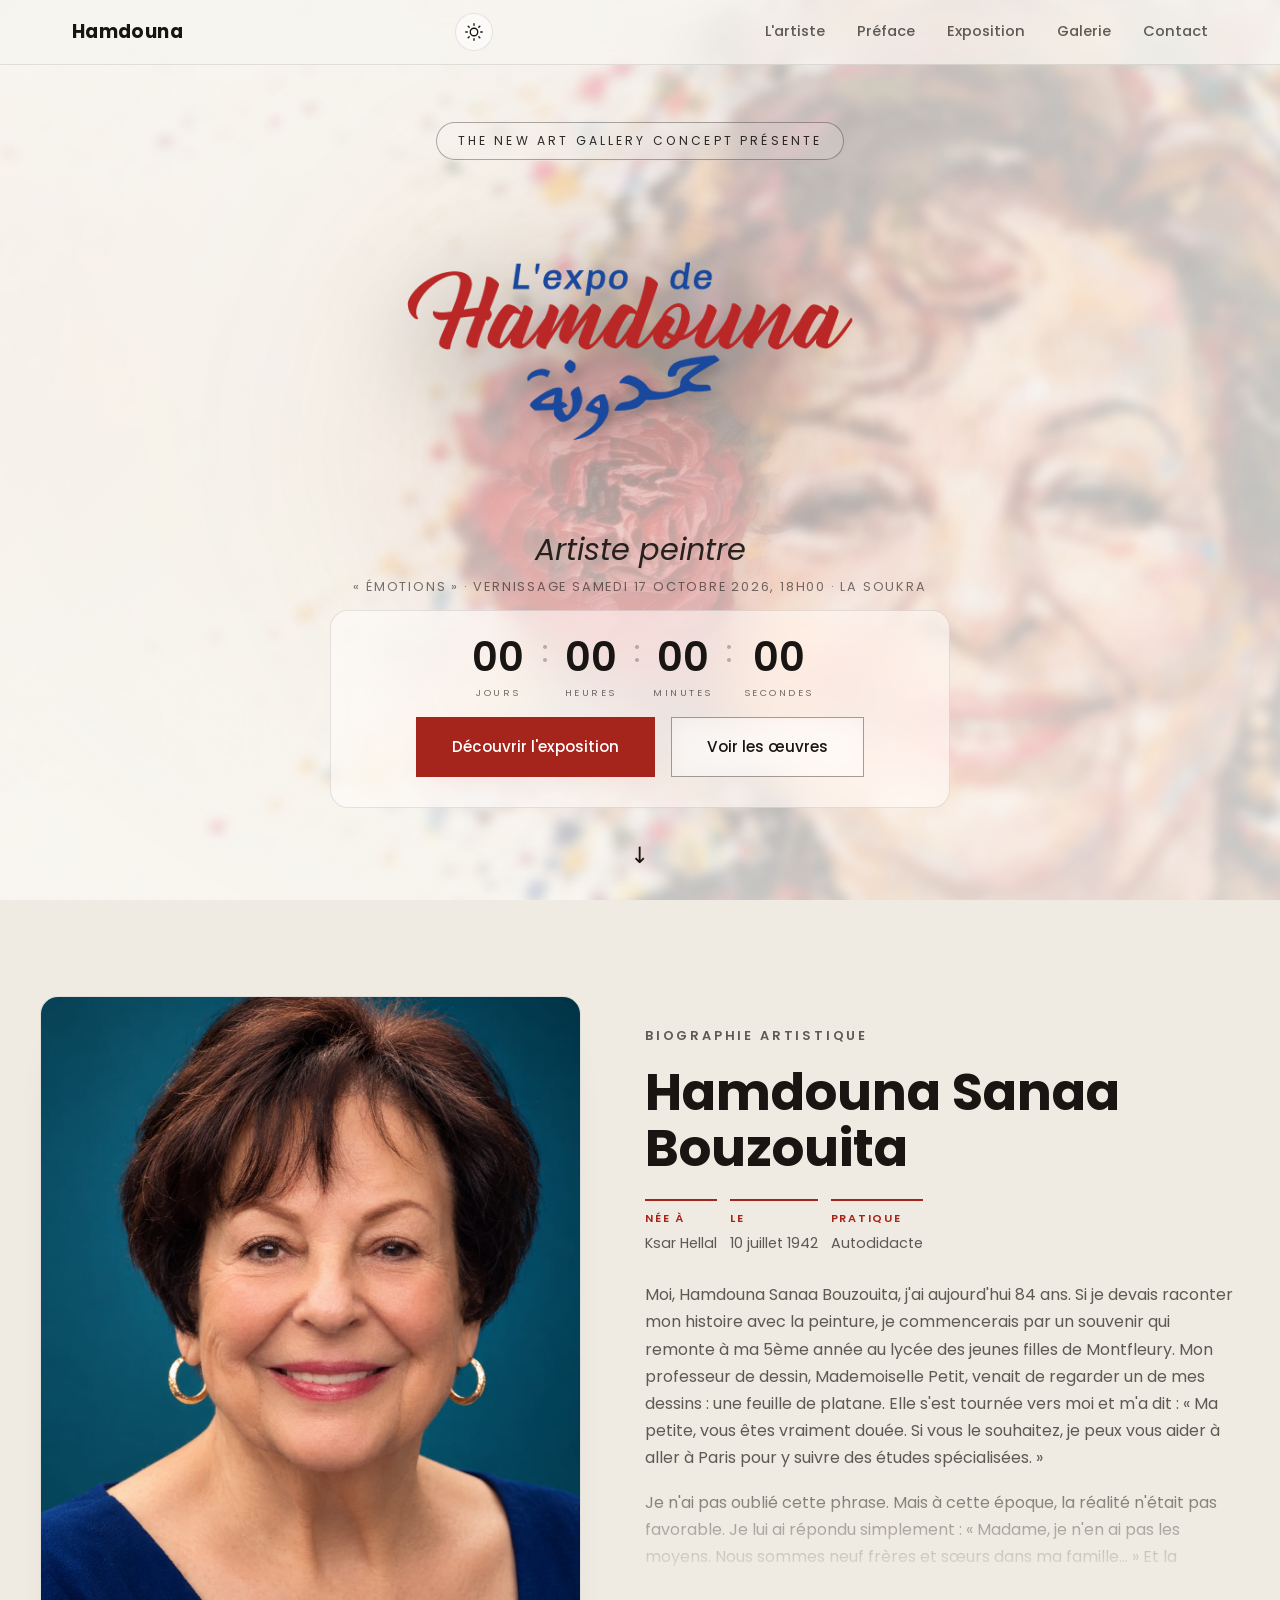
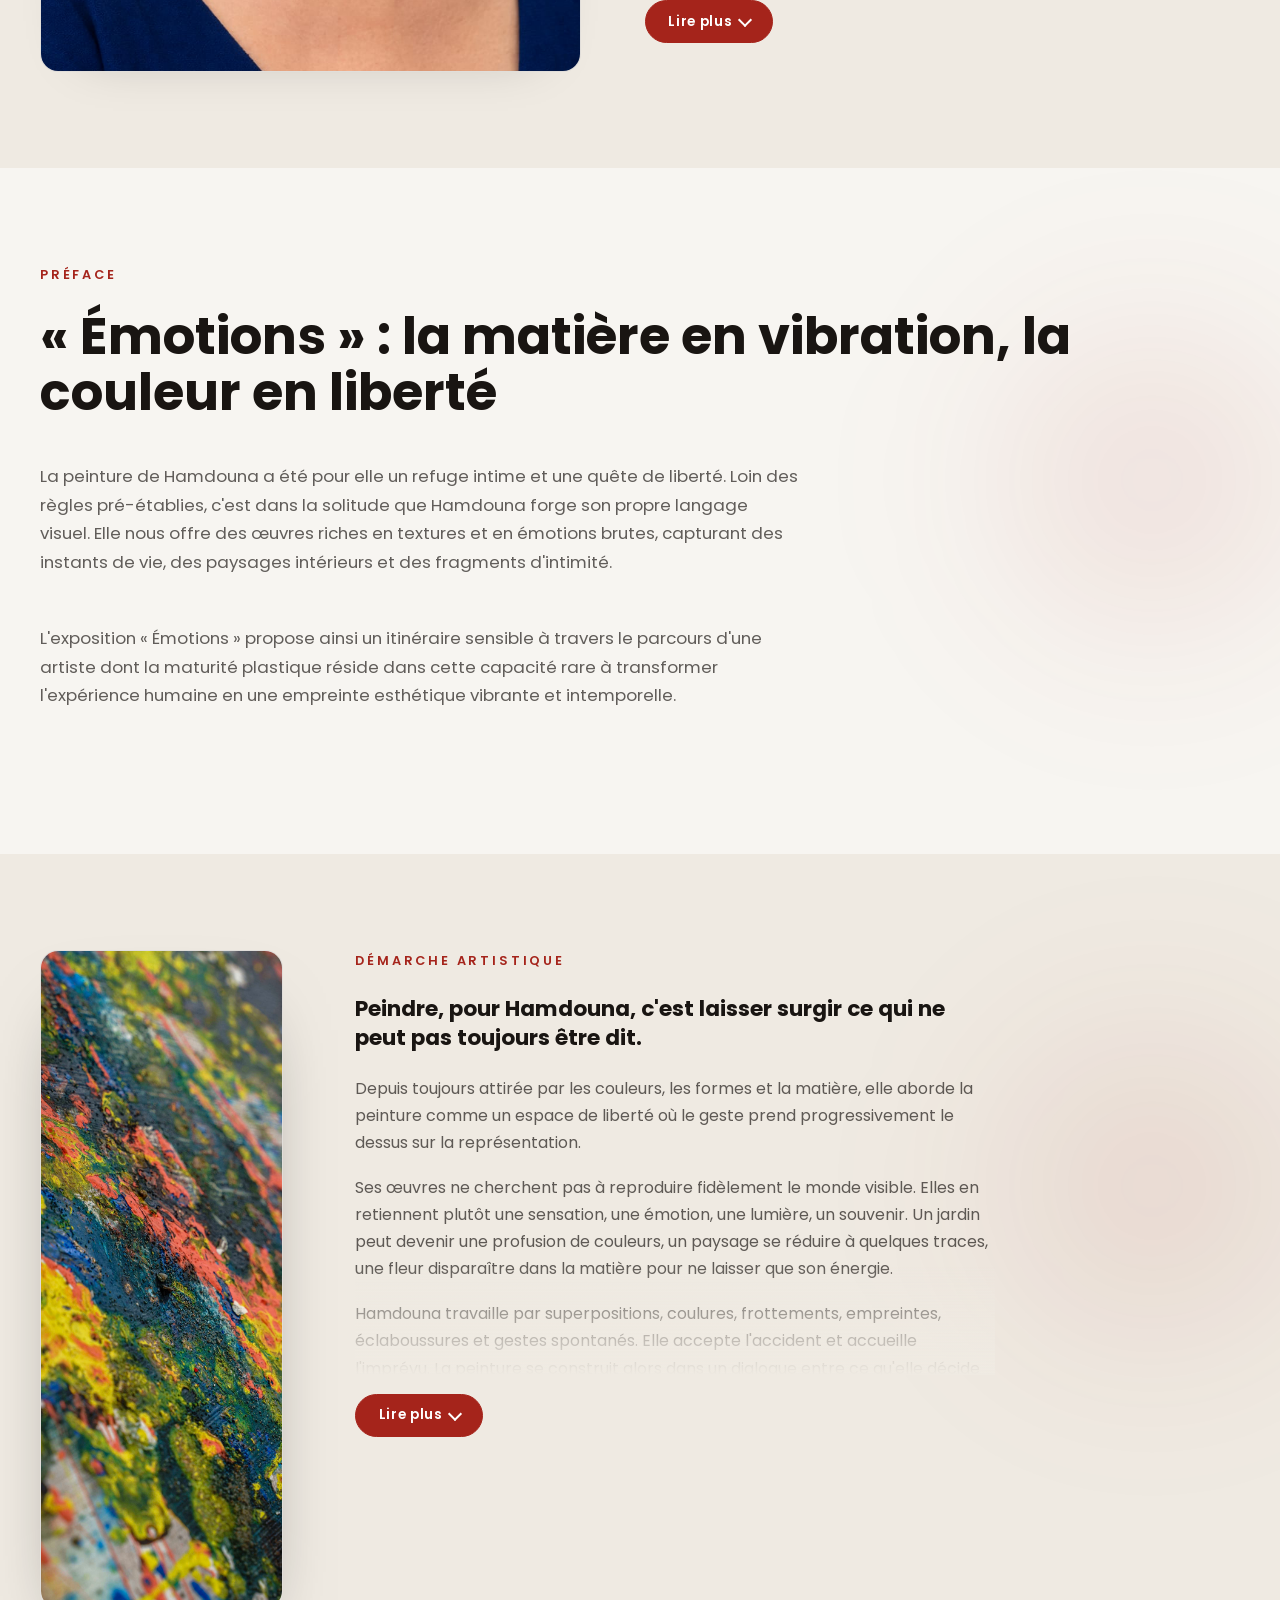
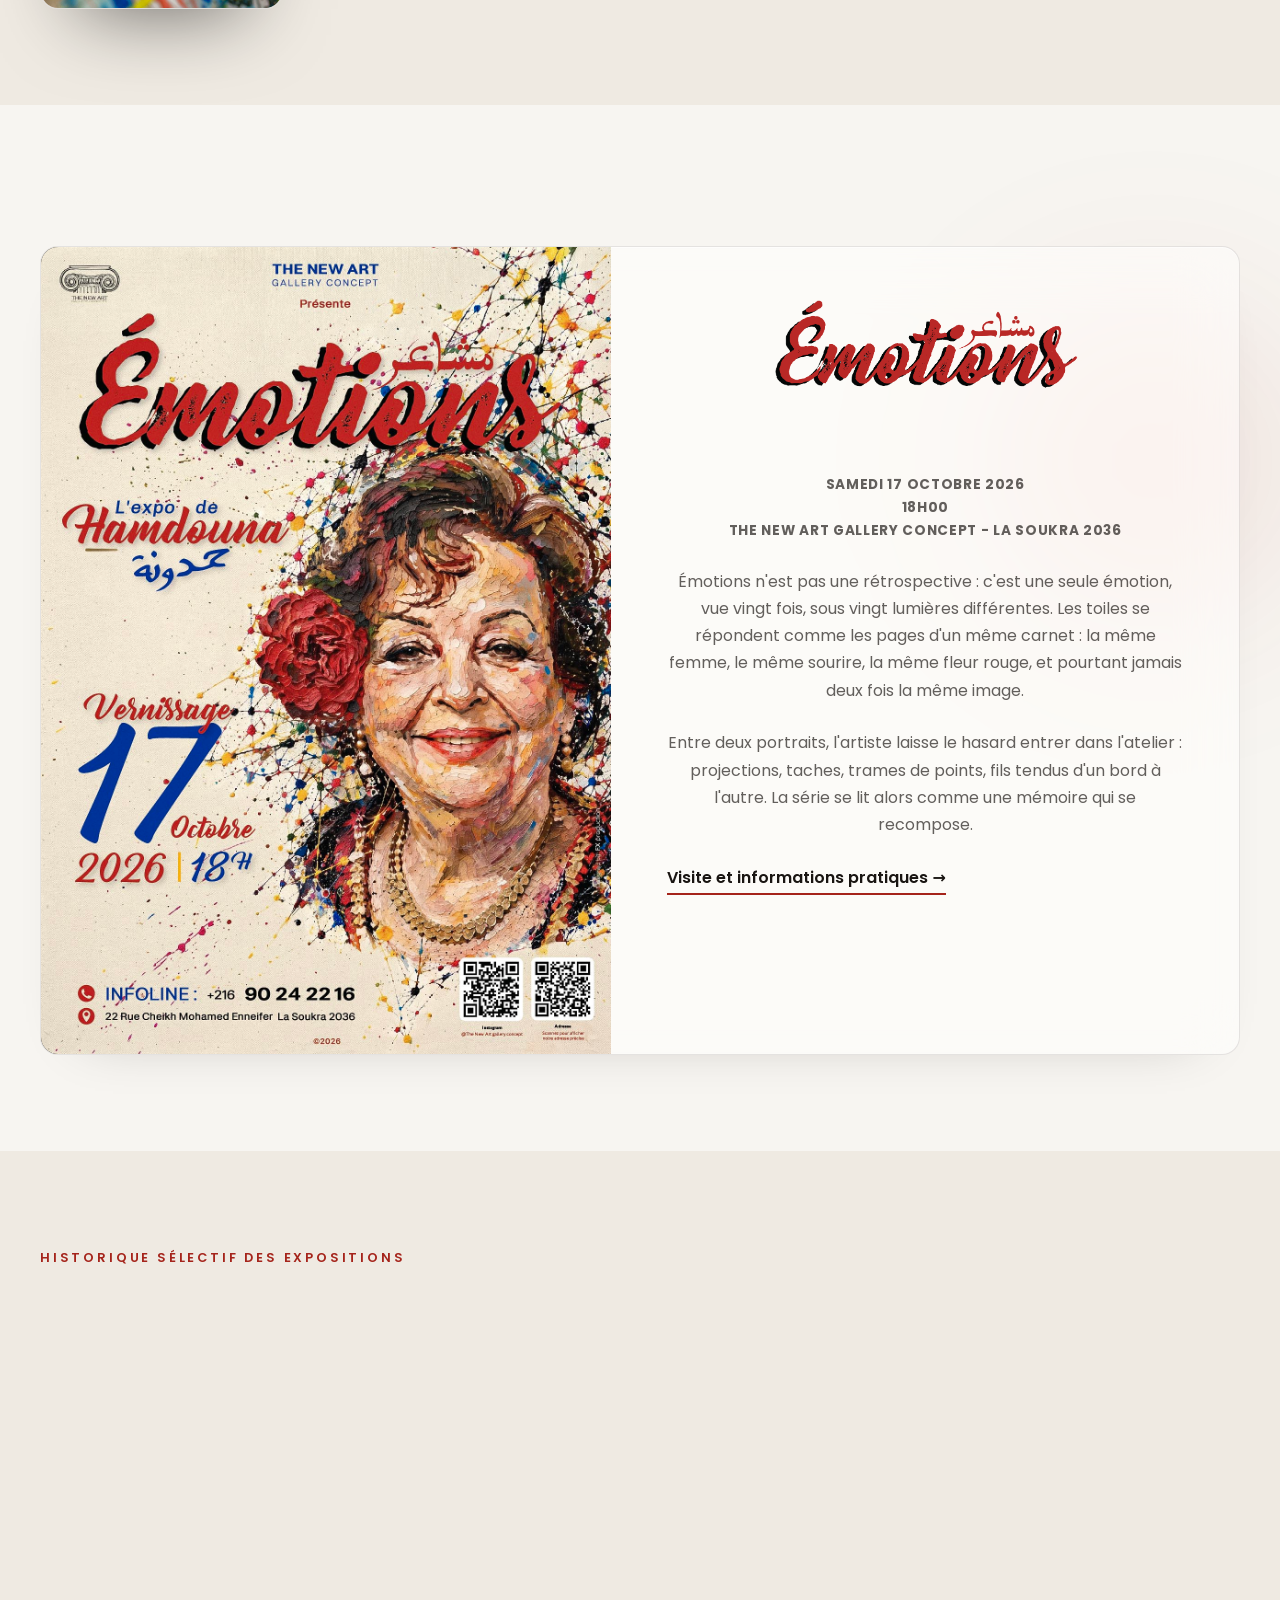
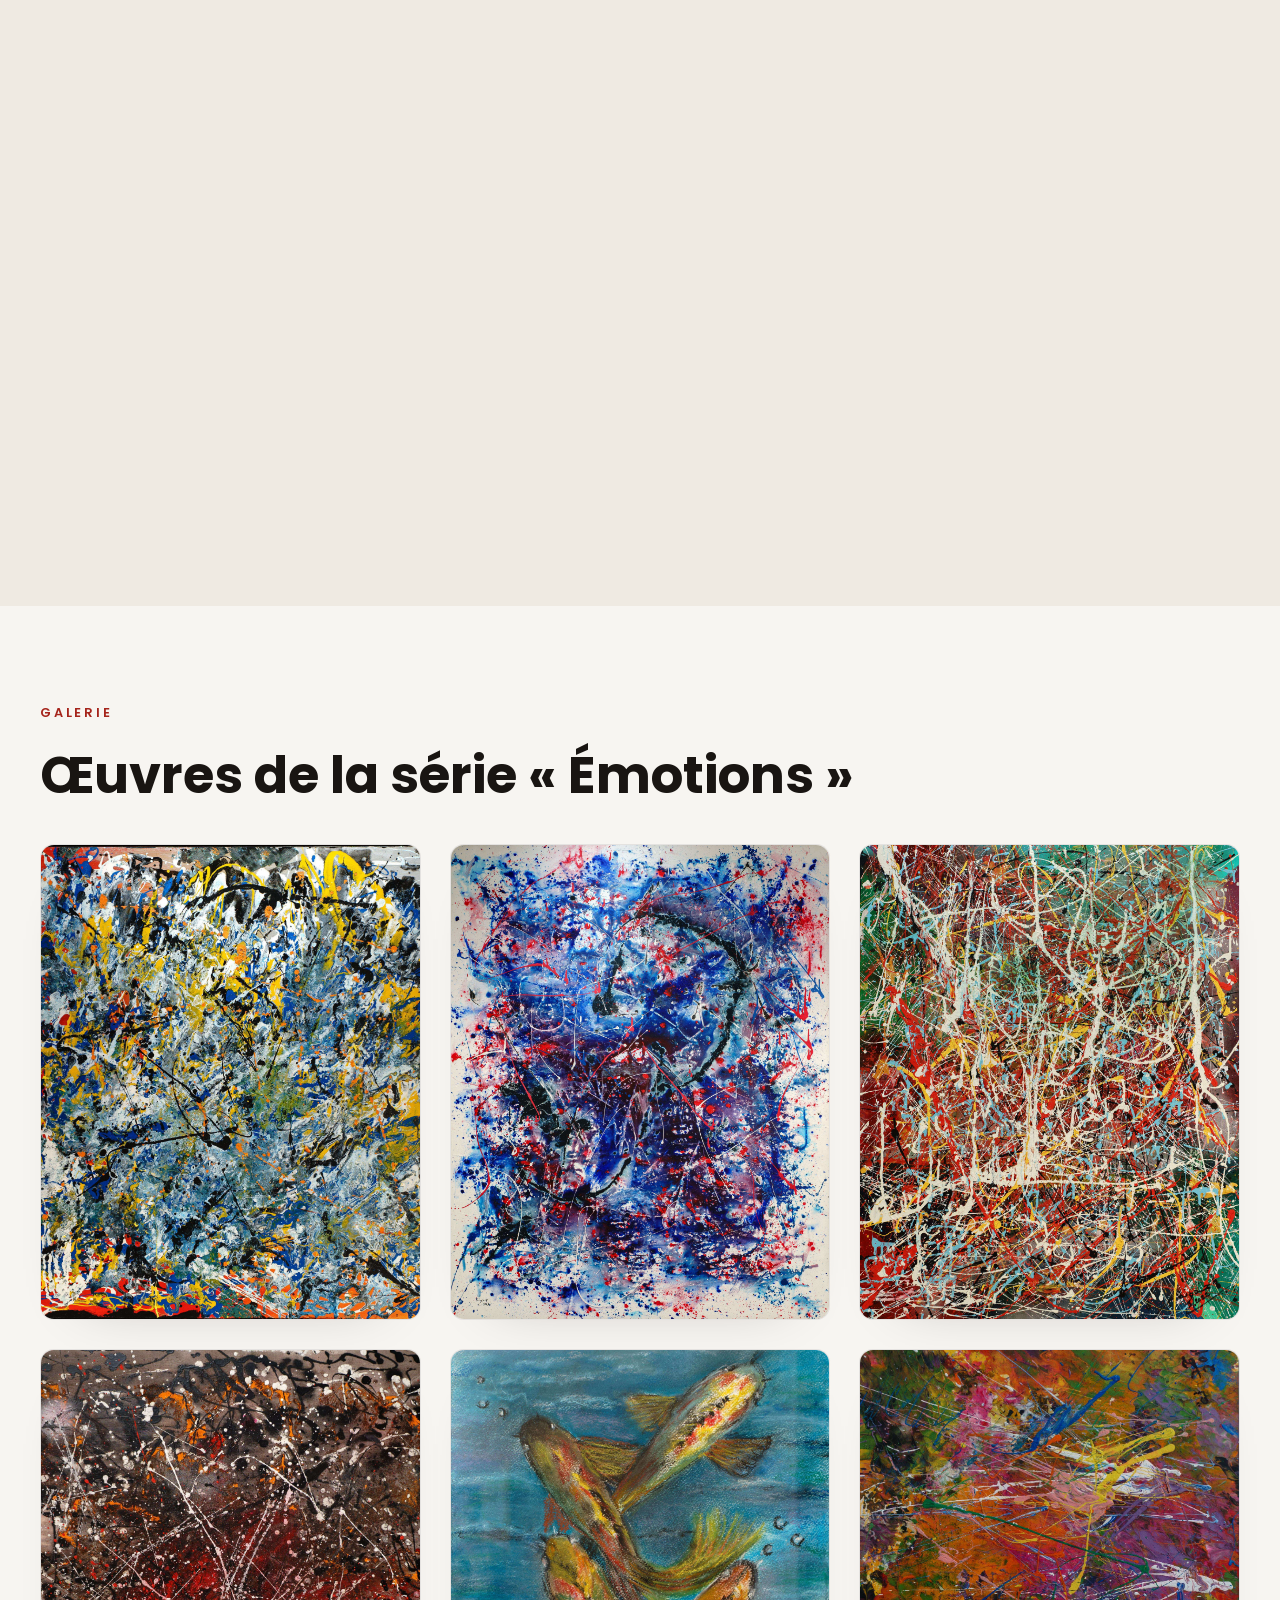
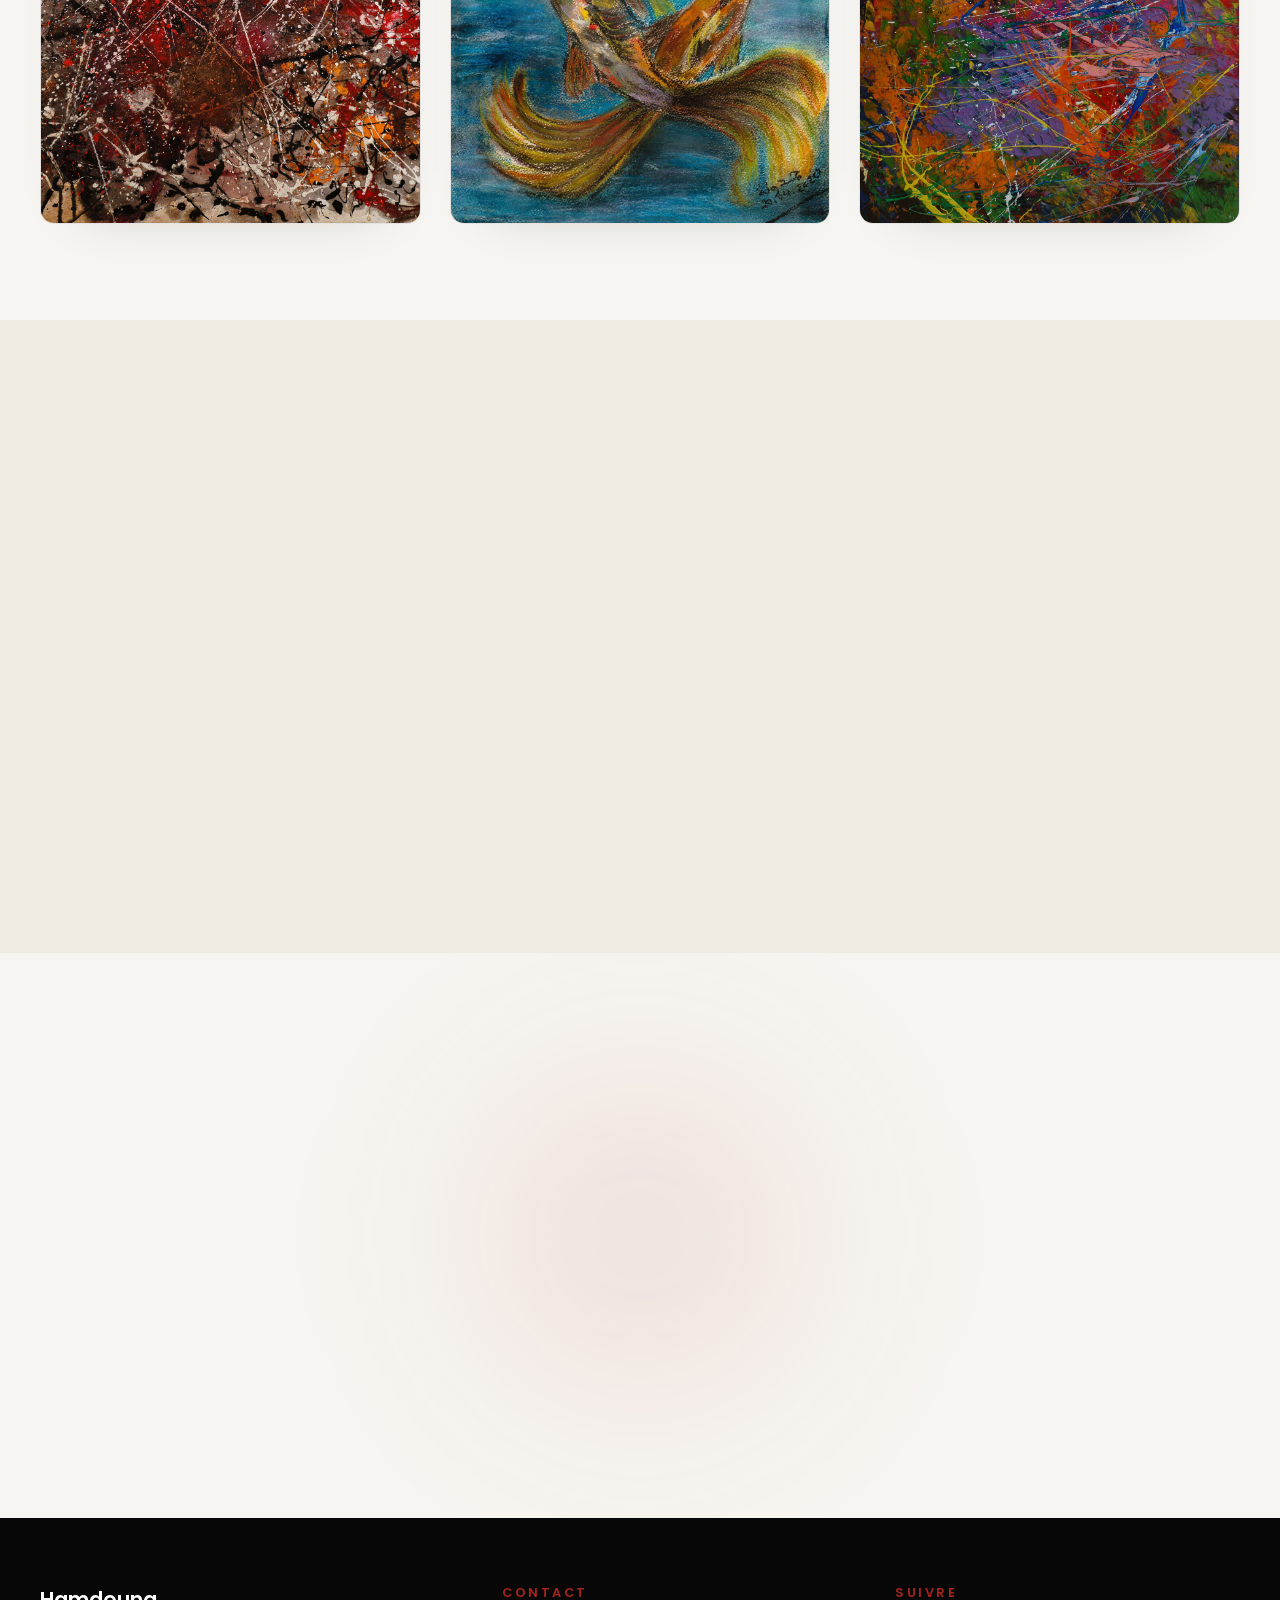
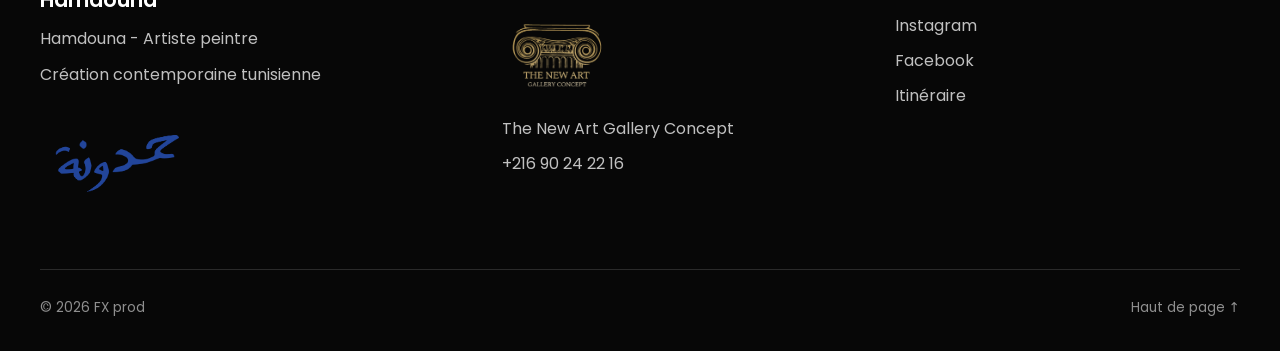
==== commit 0cc74475: "Add files via upload" ====
--- a/index.html
+++ b/index.html
@@ -7,7 +7,7 @@
 <meta name="description" content="Émotions : la nouvelle exposition du peintre Hamdouna, présentée par The New Art Gallery Concept. Une série de portraits où la couleur devient un état intérieur. Vernissage le 17 octobre 2026 à La Soukra, Tunis.">
 <link rel="preconnect" href="https://fonts.googleapis.com">
 <link rel="preconnect" href="https://fonts.gstatic.com" crossorigin>
-<link href="https://fonts.googleapis.com/css2?family=Inter:wght@300;400;500;600;700&family=Cormorant+Garamond:ital,wght@0,400;0,500;0,600;0,700;1,400;1,500&display=swap" rel="stylesheet">
+<link href="https://fonts.googleapis.com/css2?family=Great+Vibes&family=Poppins:ital,wght@0,400;0,500;0,600;0,700;0,800;1,400;1,500&display=swap" rel="stylesheet">
 <link rel="stylesheet" href="styles.css">
 <script>try{var t=localStorage.getItem("hamdouna-theme");if(t==="light"||(!t&&window.matchMedia("(prefers-color-scheme: light)").matches))document.documentElement.classList.add("light")}catch(e){}</script>
 </head>
@@ -45,21 +45,23 @@
     <div class="hero-content">
       <div class="hero-inner">
         <span class="hero-badge">The New Art Gallery Concept présente</span>
-        <h1 class="hero-title">Hamdouna</h1>
+        <h1 class="hero-title"><img src="Hamdouna afffiche/new pic/titre-hamdouna.png" alt="Hamdouna"></h1>
         <p class="hero-sub">Artiste peintre</p>
         <p class="hero-meta">« Émotions » · Vernissage samedi 17 octobre 2026, 18h00 · La Soukra</p>
-        <div class="countdown" id="countdown" aria-label="Compte à rebours avant le vernissage">
-          <div class="cd-col"><span class="cd-num" id="cd-days">00</span><span class="cd-label">Jours</span></div>
-          <span class="cd-sep">:</span>
-          <div class="cd-col"><span class="cd-num" id="cd-hours">00</span><span class="cd-label">Heures</span></div>
-          <span class="cd-sep">:</span>
-          <div class="cd-col"><span class="cd-num" id="cd-mins">00</span><span class="cd-label">Minutes</span></div>
-          <span class="cd-sep">:</span>
-          <div class="cd-col"><span class="cd-num" id="cd-secs">00</span><span class="cd-label">Secondes</span></div>
-        </div>
-        <div class="hero-actions">
-          <a class="btn btn-solid" href="#exposition">Découvrir l'exposition</a>
-          <a class="btn btn-ghost" href="#galerie">Voir les œuvres</a>
+        <div class="hero-cta-group">
+          <div class="countdown" id="countdown" aria-label="Compte à rebours avant le vernissage">
+            <div class="cd-col"><span class="cd-num" id="cd-days">00</span><span class="cd-label">Jours</span></div>
+            <span class="cd-sep">:</span>
+            <div class="cd-col"><span class="cd-num" id="cd-hours">00</span><span class="cd-label">Heures</span></div>
+            <span class="cd-sep">:</span>
+            <div class="cd-col"><span class="cd-num" id="cd-mins">00</span><span class="cd-label">Minutes</span></div>
+            <span class="cd-sep">:</span>
+            <div class="cd-col"><span class="cd-num" id="cd-secs">00</span><span class="cd-label">Secondes</span></div>
+          </div>
+          <div class="hero-actions">
+            <a class="btn btn-solid" href="#exposition">Découvrir l'exposition</a>
+            <a class="btn btn-ghost" href="#galerie">Voir les œuvres</a>
+          </div>
         </div>
       </div>
     </div>
@@ -80,9 +82,21 @@
             <span class="fact"><strong>Le</strong> 10 juillet 1942</span>
             <span class="fact"><strong>Pratique</strong> Autodidacte</span>
           </div>
-          <p>Hamdouna Sanaa Bouzouita est née à Ksar Hellal le 10 juillet 1942. Artiste autodidacte et passionnée, elle explore depuis plusieurs décennies la peinture sous de multiples facettes : de la délicatesse des aquarelles à la force figurative de ses portraits et paysages, jusqu'à la maturité d'une abstraction lyrique et texturée.</p>
-          <p>Son travail se tient à la lisière de deux mondes : le pinceau s'attarde sur le pli d'un sourire, puis laisse exploser autour du visage des éclats de pigment, des pointillés, des constellations de fils noirs tendus comme un réseau de souvenirs. Ce qui déborde du cadre, c'est l'émotion elle-même.</p>
-          <p>Son parcours est jalonné d'expositions collectives et individuelles dans des lieux majeurs de la scène culturelle tunisienne, notamment à l'Espace El Teatro, à la Galerie Mosaïque, à la Galerie Blel, ainsi que dans les Maisons de la Culture de Ksar Hellal et Ben Arous.</p>
+          <div class="bio-collapse" id="bioCollapse">
+            <p>Moi, Hamdouna Sanaa Bouzouita, j'ai aujourd'hui 84 ans. Si je devais raconter mon histoire avec la peinture, je commencerais par un souvenir qui remonte à ma 5ème année au lycée des jeunes filles de Montfleury. Mon professeur de dessin, Mademoiselle Petit, venait de regarder un de mes dessins : une feuille de platane. Elle s'est tournée vers moi et m'a dit : « Ma petite, vous êtes vraiment douée. Si vous le souhaitez, je peux vous aider à aller à Paris pour y suivre des études spécialisées. »</p>
+            <p>Je n'ai pas oublié cette phrase. Mais à cette époque, la réalité n'était pas favorable. Je lui ai répondu simplement : « Madame, je n'en ai pas les moyens. Nous sommes neuf frères et sœurs dans ma famille… » Et la conversation s'est arrêtée là. Mais pas le rêve. Quelque part au fond de moi, cette petite étincelle venait de naître. Elle allait rester là, silencieuse, pendant de nombreuses années.</p>
+            <p>La vie a continué. La famille, les responsabilités, le travail… J'ai été emportée par le tourbillon de la vie mais la peinture était un rêve que je gardais au fond de moi. Jusqu'aux années quatre-vingt, quelque chose se réveille. Je me suis remise à regarder les œuvres avec passion. J'admirais les peintures que je rencontrais, leurs couleurs, leurs matières, les émotions qu'elles faisaient naître en moi.</p>
+            <p>Et puis, un soir, vers 23 heures, après que mon mari et mes enfants se furent endormis, j'ai pris une feuille de papier et quelques couleurs. Et j'ai commencé. C'était mon moment à moi. Tous les soirs où je le pouvais, je retrouvais mes couleurs. Je dessinais, j'expérimentais, j'apprenais seule, petit à petit.</p>
+            <p>Plus tard, j'ai décidé de franchir une nouvelle étape. J'ai pris mon courage à deux mains et je me suis inscrite dans un atelier. Puis un cours en a entraîné un autre, une rencontre une autre, une découverte une autre… Au fil des années, j'ai exploré de nombreuses techniques : le dessin, la pyrogravure, le pastel, l'aquarelle, la peinture à l'huile, l'acrylique… J'ai peint sur toutes sortes de supports : papier, verre, tissu, bois, toile… Chaque technique m'a appris quelque chose. Chaque matière m'a offert une nouvelle façon d'exprimer ce que je ressentais. Et cette aventure s'est poursuivie pendant plus de trente ans, jusqu'en 2021.</p>
+            <p>Cette année-là, je me sentais suffisamment sûre de moi et confiante, j'ai décidé de me retirer des ateliers. Mais je n'ai pas arrêté de peindre. Au contraire. Je me suis installée dans mon atelier chez moi, et j'ai commencé à peindre plus librement, plus instinctivement, plus profondément.</p>
+            <p>Et les tableaux se sont accumulés. Des dizaines, puis des centaines. Ils ont peu à peu envahi ma maison, comme autant de fragments de ma vie, de souvenirs, d'expériences et d'émotions.</p>
+            <p>Quand je regarde aujourd'hui tout ce chemin parcouru, je ressens une immense fierté. Par ailleurs j'ai eu la chance de partager mon travail avec le public, d'abord à travers plusieurs expositions collectives dans des galeries du Grand Tunis ou des maisons de culture dans plusieurs villes du pays, puis lors d'expositions personnelles, notamment à El Teatro.</p>
+            <p>En 2023, j'ai vécu un moment particulièrement précieux : j'ai exposé avec mon fils et ma petite-fille, trois générations réunies autour de l'art.</p>
+            <p>Et pourtant, au fond de moi, un rêve restait encore à accomplir. Exposer en solo mes peintures acryliques abstraites. Ces œuvres sont peut-être celles qui me ressemblent le plus aujourd'hui. Elles ne racontent pas nécessairement une histoire précise. Elles racontent plutôt des sensations, des mouvements, des souvenirs et des émotions. Elles sont le résultat de toutes ces années de recherche, d'apprentissage et de liberté.</p>
+            <p>Et aujourd'hui, à 84 ans, je peux enfin dire que cette petite fille qui dessinait une feuille de platane n'a jamais vraiment abandonné son rêve. La phrase de Mademoiselle Petit est restée quelque part en moi pendant plus de soixante ans. Elle avait vu une étincelle. Je crois qu'elle ne savait pas qu'elle venait d'allumer une lumière qui allait m'accompagner toute ma vie.</p>
+            <p>Mon rêve voit enfin le jour. Cette exposition s'appelle « Émotions ». C'est le titre que j'ai choisi parce qu'au fond, c'est cela que je peins depuis toutes ces années : mes émotions. Je vous invite aujourd'hui à ressentir, à votre tour, ce que mes couleurs ont à raconter.</p>
+          </div>
+          <button class="bio-toggle" id="bioToggle" aria-expanded="false" aria-controls="bioCollapse">Lire plus</button>
         </div>
       </div>
     </div>
@@ -91,14 +105,9 @@
   <section id="preface" class="section">
     <div class="orb orb-side" data-depth="26" aria-hidden="true"></div>
     <div class="section-inner">
-      <p class="section-label reveal">Préface / Texte curatorial</p>
+      <p class="section-label reveal">Préface</p>
       <h2 class="section-title reveal">« Émotions » : la matière en vibration, la couleur en liberté</h2>
-      <p class="lead-block reveal">L'œuvre d'Hamdouna ne s'impose pas par la rigueur des académismes, mais s'offre comme une célébration pure de l'instinct et de la liberté créationnelle. Artiste autodidacte habitée depuis toujours par le besoin vital de créer, Hamdouna déploie un univers plastique où le geste devient mémoire et la couleur, langage poétique.</p>
-      <div class="concept reveal">
-        <div class="concept-item"><span class="concept-num">01</span><h3>Le regard</h3><p>Tout part des yeux. Le reste de la toile n'est que le champ magnétique qui les entoure.</p></div>
-        <div class="concept-item"><span class="concept-num">02</span><h3>La mémoire</h3><p>Le même visage, repris inlassablement. Chaque toile efface un peu la précédente et la fait mieux revenir.</p></div>
-        <div class="concept-item"><span class="concept-num">03</span><h3>La couleur</h3><p>Le rouge traverse la série comme un fil : fleur, lèvre, éclat. C'est la couleur de ce qui ne se dit pas.</p></div>
-      </div>
+      <p class="lead-block reveal">La peinture de Hamdouna a été pour elle un refuge intime et une quête de liberté. Loin des règles pré-établies, c'est dans la solitude que Hamdouna forge son propre langage visuel. Elle nous offre des œuvres riches en textures et en émotions brutes, capturant des instants de vie, des paysages intérieurs et des fragments d'intimité.</p>
       <p class="lead-block reveal">L'exposition « Émotions » propose ainsi un itinéraire sensible à travers le parcours d'une artiste dont la maturité plastique réside dans cette capacité rare à transformer l'expérience humaine en une empreinte esthétique vibrante et intemporelle.</p>
     </div>
   </section>
@@ -106,13 +115,32 @@
   <section id="demarche" class="section alt">
     <div class="orb orb-side" data-depth="26" aria-hidden="true"></div>
     <div class="section-inner">
-      <p class="section-label reveal">Démarche artistique - déclaration de l'artiste</p>
-      <h2 class="section-title reveal">Figuration expressive, abstraction émotive</h2>
-      <p class="lead-block reveal">Entre figuration expressive et abstraction émotive, le travail d'Hamdouna s'articule autour de l'aquarelle, de la peinture à l'huile et des techniques mixtes. Chaque toile est une recherche d'équilibre entre spontanéité du geste et profondeur du sujet.</p>
-      <figure class="quote reveal">
-        <blockquote>Je ne peins pas un visage. Je peins ce qui passe entre deux personnes quand elles se regardent.</blockquote>
-        <figcaption>Hamdouna</figcaption>
-      </figure>
+      <div class="demarche-layout">
+        <figure class="demarche-art reveal">
+          <img src="tableaux tel/new canvas/tab_7.jpg" alt="Œuvre de Hamdouna">
+        </figure>
+        <div class="demarche-text">
+          <p class="section-label reveal">Démarche artistique</p>
+          <div class="prose-block reveal">
+            <p>Peindre, pour Hamdouna, c'est laisser surgir ce qui ne peut pas toujours être dit.</p>
+            <div class="bio-collapse" id="bioCollapse2">
+              <p>Depuis toujours attirée par les couleurs, les formes et la matière, elle aborde la peinture comme un espace de liberté où le geste prend progressivement le dessus sur la représentation.</p>
+              <p>Ses œuvres ne cherchent pas à reproduire fidèlement le monde visible. Elles en retiennent plutôt une sensation, une émotion, une lumière, un souvenir. Un jardin peut devenir une profusion de couleurs, un paysage se réduire à quelques traces, une fleur disparaître dans la matière pour ne laisser que son énergie.</p>
+              <p>Hamdouna travaille par superpositions, coulures, frottements, empreintes, éclaboussures et gestes spontanés. Elle accepte l'accident et accueille l'imprévu. La peinture se construit alors dans un dialogue entre ce qu'elle décide et ce que la matière lui propose.</p>
+              <p>Ses compositions sont souvent foisonnantes. Les couleurs s'y rencontrent, se recouvrent, se répondent et parfois s'opposent. Les rouges, les jaunes, les verts, les bleus et les violets ne sont pas seulement des couleurs : ils deviennent des forces, des rythmes, des vibrations.</p>
+              <p>Peu à peu, la réalité reconnaissable s'efface pour laisser place à un univers plus intérieur. Ce qui était fleur devient mouvement, ce qui était paysage devient émotion, ce qui était matière devient souvenir.</p>
+              <p>Sa peinture porte ainsi une double dimension : celle d'une nature observée et celle d'un monde intérieur qui cherche à se révéler.</p>
+              <p>Chez Hamdouna, peindre n'est donc pas seulement représenter. C'est chercher, expérimenter, se souvenir, ressentir : et surtout laisser une trace.</p>
+              <p>Une trace de couleur, une trace de vie.</p>
+            </div>
+            <button class="bio-toggle" id="bioToggle2" aria-expanded="false" aria-controls="bioCollapse2">Lire plus</button>
+          </div>
+<figure class="quote reveal">
+            <blockquote>Je ne cherche pas à peindre le sujet tel qu'il est mais la sensation qu'il me donne</blockquote>
+            <figcaption>Hamdouna</figcaption>
+          </figure>
+        </div>
+      </div>
     </div>
   </section>
 
@@ -121,10 +149,10 @@
     <div class="section-inner">
       <p class="section-label reveal">L'exposition</p>
       <div class="event-card reveal">
-        <div class="event-media"><img src="Hamdouna afffiche/new pic/new affiche .png" alt="Affiche de l'exposition Émotions"></div>
+        <div class="event-media"><img src="Hamdouna afffiche/new pic/new affiche.jpg" alt="Affiche de l'exposition Émotions"></div>
         <div class="event-body">
-          <h2>« Émotions »</h2>
-          <p class="event-meta">Samedi 17 octobre 2026 - 18h00 · The New Art Gallery Concept - La Soukra 2036</p>
+          <h2><img src="Hamdouna afffiche/new pic/titre-emotions.png" alt="Émotions"></h2>
+          <p class="event-meta"><span>Samedi 17 octobre 2026</span><span>18h00</span><span>The New Art Gallery Concept - La Soukra 2036</span></p>
           <p>Émotions n'est pas une rétrospective : c'est une seule émotion, vue vingt fois, sous vingt lumières différentes. Les toiles se répondent comme les pages d'un même carnet : la même femme, le même sourire, la même fleur rouge, et pourtant jamais deux fois la même image.</p>
           <p>Entre deux portraits, l'artiste laisse le hasard entrer dans l'atelier : projections, taches, trames de points, fils tendus d'un bord à l'autre. La série se lit alors comme une mémoire qui se recompose.</p>
           <a class="link-more" href="#infos">Visite et informations pratiques →</a>
@@ -156,12 +184,12 @@
       <p class="section-label reveal">Galerie</p>
       <h2 class="section-title reveal">Œuvres de la série « Émotions »</h2>
       <div class="grid">
-        <figure class="grid-item reveal"><img src="tableaux tel/sans nom (1).jpg" alt="Œuvre de Hamdouna"></figure>
-        <figure class="grid-item reveal"><img src="tableaux tel/sans nom (2).jpg" alt="Œuvre de Hamdouna"></figure>
-        <figure class="grid-item reveal"><img src="tableaux tel/sans nom (3).jpg" alt="Œuvre de Hamdouna"></figure>
-        <figure class="grid-item reveal"><img src="tableaux tel/sans nom (4).jpg" alt="Œuvre de Hamdouna"></figure>
-        <figure class="grid-item reveal"><img src="tableaux tel/sans nom (5).jpg" alt="Œuvre de Hamdouna"></figure>
-        <figure class="grid-item reveal"><img src="tableaux tel/sans nom (6).jpg" alt="Œuvre de Hamdouna"></figure>
+        <figure class="grid-item reveal"><img src="tableaux tel/new canvas/Hamdouna2026byFXprod.jpg" alt="Œuvre de Hamdouna"></figure>
+        <figure class="grid-item reveal"><img src="tableaux tel/new canvas/Hamdouna2026byFXprod_2.jpg" alt="Œuvre de Hamdouna"></figure>
+        <figure class="grid-item reveal"><img src="tableaux tel/new canvas/Hamdouna2026byFXprod_3.jpg" alt="Œuvre de Hamdouna"></figure>
+        <figure class="grid-item reveal"><img src="tableaux tel/new canvas/Hamdouna2026byFXprod_12.jpg" alt="Œuvre de Hamdouna"></figure>
+        <figure class="grid-item reveal"><img src="tableaux tel/new canvas/Hamdouna2026byFXprod_25.jpg" alt="Œuvre de Hamdouna"></figure>
+        <figure class="grid-item reveal"><img src="tableaux tel/new canvas/Hamdouna2026byFXprod_30.jpg" alt="Œuvre de Hamdouna"></figure>
       </div>
     </div>
   </section>
@@ -171,8 +199,8 @@
       <p class="section-label reveal">Visite</p>
       <div class="info-cards">
         <div class="info-card reveal"><h3>Vernissage</h3><p>Samedi 17 octobre 2026, 18h00</p><p class="note">Ouverture en présence de l'artiste</p></div>
-        <div class="info-card reveal"><h3>Période</h3><p>Jusqu'au 29 novembre 2026</p><p class="note">Œuvres de la série Émotions</p></div>
-        <div class="info-card reveal"><h3>Horaires</h3><p>Du mardi au dimanche</p><p class="note">10h - 19h</p></div>
+        <div class="info-card reveal"><h3>Période</h3><p>Jusqu'au 31 octobre 2026</p><p class="note">Œuvres de la série Émotions</p></div>
+        <div class="info-card reveal"><h3>Horaires</h3><p>Du mardi au dimanche</p><p class="note">18h - 21h</p></div>
         <div class="info-card reveal"><h3>Entrée</h3><p>Entrée libre</p><p class="note">Tout public</p></div>
         <div class="info-card reveal"><h3>Infoline</h3><p>+216 90 24 22 16</p><p class="note">Renseignements et visites guidées</p></div>
         <div class="info-card reveal"><h3>Adresse</h3><p>22 Rue Cheikh Mohamed Enneifer</p><p class="note">La Soukra 2036, Tunis <a href="https://maps.app.goo.gl/FEjhYE3TCU82sCn18" target="_blank" rel="noopener">· Itinéraire</a></p></div>
@@ -183,7 +211,7 @@
   <section id="contact" class="section cta">
     <div class="orb orb-cta" data-depth="22" aria-hidden="true"></div>
     <div class="section-inner cta-box reveal">
-      <p class="cta-label">Contact &amp; Galerie</p>
+      <p class="cta-label">Contact</p>
       <h2>Expositions, acquisitions, presse</h2>
       <p>Informations sur les expositions en cours, demandes d'acquisition et contacts presse.</p>
       <div class="cta-links">
@@ -202,23 +230,23 @@
       <p class="footer-brand">Hamdouna</p>
       <p>Hamdouna - Artiste peintre</p>
       <p>Création contemporaine tunisienne</p>
+      <img class="footer-signature" src="tableaux tel/HAMDOUNA signature.png" alt="Signature de Hamdouna">
     </div>
     <div class="footer-col">
-      <p class="footer-title">Contact &amp; Galerie</p>
+      <p class="footer-title">Contact</p>
+      <img class="footer-logo" src="tableaux tel/logo Gallery new art.png" alt="The New Art Gallery Concept">
       <p>The New Art Gallery Concept</p>
-      <p>22 Rue Cheikh Mohamed Enneifer</p>
-      <p>La Soukra 2036, Tunis</p>
       <p><a href="tel:+21690242216">+216 90 24 22 16</a></p>
-      <p><a href="https://www.instagram.com/newartsoukra/" target="_blank" rel="noopener">Instagram - @newartsoukra</a></p>
     </div>
     <div class="footer-col">
       <p class="footer-title">Suivre</p>
       <p><a href="https://www.instagram.com/newartsoukra/" target="_blank" rel="noopener">Instagram</a></p>
+      <p><a href="https://www.facebook.com/profile.php?id=61555667974809" target="_blank" rel="noopener">Facebook</a></p>
       <p><a href="https://maps.app.goo.gl/FEjhYE3TCU82sCn18" target="_blank" rel="noopener">Itinéraire</a></p>
     </div>
   </div>
   <div class="footer-bottom">
-    <p>© 2026 FX prod</p>
+    <p>© 2026 <a href="https://fxprodart.com/" target="_blank" rel="noopener">FX prod</a></p>
     <p><a href="#accueil">Haut de page ↑</a></p>
   </div>
 </footer>
--- a/styles.css
+++ b/styles.css
@@ -20,8 +20,9 @@
   --bg-grad:
     radial-gradient(1200px 800px at 85% -10%,rgba(198,59,46,.07),transparent 60%),
     radial-gradient(900px 650px at -10% 40%,rgba(198,59,46,.05),transparent 60%);
-  --sans:'Inter',system-ui,sans-serif;
-  --serif:'Cormorant Garamond',Georgia,serif;
+  --sans:'Poppins',system-ui,sans-serif;
+  --serif:'Poppins',system-ui,sans-serif;
+  --display:'Poppins',sans-serif;
 }
 
 :root.light{
@@ -126,7 +127,8 @@
   min-height:64px;
 }
 .brand{
-  font-size:1.15rem;font-weight:600;letter-spacing:.02em;
+  font-family:var(--display);
+  font-size:1.15rem;font-weight:700;letter-spacing:.02em;
   text-decoration:none;color:var(--ink);
 }
 .brand span{color:var(--accent)}
@@ -216,24 +218,39 @@
   border-radius:999px;
 }
 .hero-title{
-  font-family:var(--serif);
+  font-family:var(--display);
   font-size:clamp(3.4rem,10vw,7rem);
   font-weight:700;line-height:1;color:#fff;
   text-shadow:0 24px 60px rgba(0,0,0,.5);
 }
+.hero-title img{
+  width:min(86vw,640px);height:auto;display:inline-block;
+  filter:drop-shadow(0 24px 50px rgba(0,0,0,.45));
+}
 .hero-sub{
   font-family:var(--serif);font-style:italic;
   font-size:clamp(1.3rem,3vw,1.9rem);color:rgba(255,255,255,.92);
-  margin-top:1.1rem;
+  margin-top:0;
 }
 .hero-dates{margin-top:.7rem;font-size:.95rem;letter-spacing:.06em;color:rgba(255,255,255,.78)}
 .hero-tag{margin-top:1.1rem;font-size:1.02rem;color:rgba(255,255,255,.85);max-width:520px;margin-left:auto;margin-right:auto}
 .hero-meta{margin-top:.6rem;font-size:.8rem;letter-spacing:.14em;text-transform:uppercase;color:rgba(255,255,255,.65)}
 
-/* ---------- Compte à rebours ---------- */
+/* ---------- Compte à rebours + boutons ---------- */
+.hero-cta-group{
+  display:flex;flex-direction:column;align-items:center;gap:1.4rem;
+  background:var(--panel);
+  border:1px solid var(--hairline);
+  backdrop-filter:var(--glass);
+  -webkit-backdrop-filter:var(--glass);
+  border-radius:18px;
+  padding:1.6rem 2rem 1.9rem;
+  width:min(100%,620px);
+  margin:2rem auto 0;
+}
 .countdown{
   display:flex;align-items:flex-start;justify-content:center;
-  gap:.7rem;margin-top:2.2rem;
+  gap:.7rem;
 }
 .cd-col{text-align:center;min-width:64px}
 .cd-num{
@@ -267,7 +284,7 @@
 :root.light .hero-scroll{color:var(--ink)}
 :root.light .btn-ghost{border-color:rgba(25,21,18,.4);color:var(--ink);background:rgba(255,255,255,.15)}
 :root.light .btn-ghost:hover{background:var(--ink);color:#fff}
-.hero-actions{display:flex;gap:1rem;margin-top:2.4rem;justify-content:center;flex-wrap:wrap}
+.hero-actions{display:flex;gap:1rem;justify-content:center;flex-wrap:wrap;margin-top:0}
 .hero-scroll{
   position:absolute;bottom:1.6rem;left:50%;transform:translateX(-50%);
   z-index:2;color:#fff;font-size:1.4rem;text-decoration:none;
@@ -284,11 +301,11 @@
   color:var(--accent);margin-bottom:1.4rem;
 }
 .section-title{
-  font-family:var(--serif);font-weight:700;
+  font-family:var(--display);font-weight:700;
   font-size:clamp(2.2rem,4.5vw,3.2rem);line-height:1.1;margin-bottom:2.6rem;
 }
 .section h2{
-  font-family:var(--serif);font-weight:700;
+  font-family:var(--display);font-weight:700;
   font-size:clamp(2.2rem,4.5vw,3.2rem);line-height:1.1;
 }
 
@@ -302,11 +319,14 @@
 }
 .event-media{overflow:hidden;background:#000}
 .event-media img{width:100%;height:100%;object-fit:contain}
-.event-body{padding:3.5rem;display:flex;flex-direction:column;justify-content:center}
+.event-body{padding:2.8rem 3.5rem 3.5rem;display:flex;flex-direction:column;justify-content:flex-start;align-items:center;text-align:center}
+.event-body h2{width:100%}
+.event-body h2 img{display:block;max-width:100%;width:75%;height:auto;margin:0 auto}
 .event-meta{
   font-size:.85rem;letter-spacing:.05em;color:var(--mid);
-  margin:1rem 0 1.4rem;text-transform:uppercase;
-}
+  margin:4rem 0 1.6rem;text-transform:uppercase;font-weight:700;
+}
+.event-meta span{display:block}
 .event-body p:not(.event-meta){color:var(--mid);margin-bottom:1.6rem}
 .link-more{
   font-weight:600;text-decoration:none;color:var(--ink);
@@ -326,8 +346,66 @@
 }
 .artist-photo img{width:100%;height:100%;object-fit:cover;aspect-ratio:4/5}
 .artist-text p{color:var(--mid);margin-bottom:1.1rem}
+
+/* ---------- Biographie : lecture longue ---------- */
+.bio-collapse{
+  position:relative;
+  max-height:300px;
+  overflow:hidden;
+  transition:max-height .55s ease;
+}
+.bio-collapse.open{max-height:3400px}
+.bio-collapse::after{
+  content:"";position:absolute;left:0;right:0;bottom:0;height:110px;
+  background:linear-gradient(to top,var(--bg-alt),transparent);
+  pointer-events:none;transition:opacity .35s ease;
+}
+.bio-collapse.open::after{opacity:0}
+.bio-toggle{
+  display:inline-flex;align-items:center;gap:.45rem;
+  margin-top:1.2rem;
+  background:var(--accent);border:1px solid var(--accent);
+  color:#fff;
+  font-family:var(--display);font-size:.85rem;font-weight:600;letter-spacing:.05em;
+  padding:.65rem 1.4rem;border-radius:999px;cursor:pointer;
+  transition:background .25s,transform .25s,border-color .25s;
+}
+.bio-toggle::after{
+  content:"";width:.5rem;height:.5rem;
+  border-right:2px solid currentColor;border-bottom:2px solid currentColor;
+  transform:rotate(45deg);
+  margin-top:-.2rem;
+  transition:transform .3s ease;
+}
+.bio-toggle.open::after{transform:rotate(-135deg)}
+.bio-toggle:hover{background:var(--accent-d);border-color:var(--accent-d);transform:translateY(-2px)}
 .lead-block{
   max-width:760px;color:var(--mid);font-size:1.05rem;margin-bottom:3rem;
+}
+.prose-block{max-width:640px}
+.prose-block p{color:var(--mid);margin-bottom:1.1rem}
+.prose-block > p:first-child{
+  font-family:var(--display);
+  font-size:1.35rem;font-weight:700;line-height:1.35;
+  color:var(--ink);margin-bottom:1.4rem;
+}
+.bio-collapse p{color:var(--mid);margin-bottom:1.1rem}
+
+/* ---------- Démarche : texte + tableau portrait ---------- */
+.demarche-layout{
+  display:grid;grid-template-columns:0.55fr 2fr;gap:4.5rem;align-items:stretch;
+}
+.demarche-text .quote{margin:3.4rem 0 0;max-width:min(820px,100%)}
+.demarche-art{
+  border:1px solid var(--hairline);overflow:hidden;border-radius:18px;
+  background:var(--panel);
+  box-shadow:0 40px 80px -40px rgba(0,0,0,.6);
+  height:100%;
+}
+.demarche-art img{width:100%;height:100%;object-fit:cover;display:block}
+@media (max-width:700px){
+  .demarche-layout{grid-template-columns:1fr;gap:2rem}
+  .demarche-art{max-width:420px;margin:0 auto}
 }
 .muted{color:var(--faint) !important;font-size:.9rem}
 
@@ -396,7 +474,7 @@
   font-family:var(--serif);font-style:italic;font-size:1.7rem;color:var(--accent);
   display:block;line-height:1;margin-bottom:.4rem;
 }
-.concept-item h3{font-family:var(--serif);font-size:1.5rem;font-weight:600;margin-bottom:.5rem}
+.concept-item h3{font-family:var(--display);font-size:1.5rem;font-weight:700;margin-bottom:.5rem}
 .concept-item p{color:var(--mid);font-size:.98rem}
 
 /* ---------- CTA ---------- */
@@ -406,7 +484,7 @@
   font-size:.8rem;font-weight:600;letter-spacing:.22em;text-transform:uppercase;
   color:var(--accent);margin-bottom:1.2rem;
 }
-.cta-box h2{font-family:var(--serif);font-weight:700;font-size:clamp(2rem,4vw,2.8rem);line-height:1.15}
+.cta-box h2{font-family:var(--display);font-weight:700;font-size:clamp(2rem,4vw,2.8rem);line-height:1.15}
 .cta-box p{color:var(--mid);margin:1.2rem 0 2.2rem}
 .cta-links{display:flex;gap:2.4rem;justify-content:center;flex-wrap:wrap;margin-bottom:1rem}
 .link-cta{
@@ -440,8 +518,8 @@
   padding:1rem 0 1rem 2.4rem;
 }
 .quote blockquote{
-  font-family:var(--serif);font-style:italic;
-  font-size:clamp(1.4rem,2.6vw,1.9rem);line-height:1.55;color:var(--ink);
+  font-family:'Great Vibes',cursive;font-style:normal;font-weight:400;
+  font-size:clamp(1.4rem,2.3vw,1.8rem);line-height:1.45;color:var(--ink);
 }
 .quote figcaption{
   margin-top:1.4rem;font-size:.82rem;letter-spacing:.2em;
@@ -475,6 +553,8 @@
   color:var(--accent);margin-bottom:1rem;
 }
 .footer-col p{margin-bottom:.5rem}
+.footer-logo{width:110px;height:auto;display:block;margin:0 0 1rem}
+.footer-signature{width:150px;height:auto;display:block;margin:1.2rem 0 .5rem}
 .footer-col a{text-decoration:none;transition:color .25s}
 .footer-col a:hover{color:#fff}
 .footer-bottom{
@@ -497,6 +577,13 @@
   max-width:min(90vw,1100px);max-height:86vh;object-fit:contain;
   box-shadow:0 40px 90px rgba(0,0,0,.65);
   border-radius:8px;
+  cursor:zoom-in;
+  transform-origin:50% 50%;
+  transition:transform .45s ease;
+}
+.lightbox-img.zoomed{
+  transform:scale(5);
+  cursor:zoom-out;
 }
 .lightbox-close{
   position:absolute;top:1.4rem;right:2rem;
@@ -516,6 +603,14 @@
 .reveal.visible{opacity:1;transform:none}
 
 /* ---------- Responsive ---------- */
+@media (min-width:961px){
+  .hero-inner{max-width:min(98vw,1140px)}
+  .hero-title img{width:min(98vw,1140px)}
+  .hero-badge{margin-bottom:.02rem}
+  .hero-sub{margin-top:0}
+  .hero-meta{margin-top:.007rem}
+  .hero-cta-group{margin-top:.8rem;gap:1rem;padding:1.6rem 2rem 1.9rem}
+}
 @media (max-width:960px){
   .event-card{grid-template-columns:1fr}
   .event-media{max-height:420px}
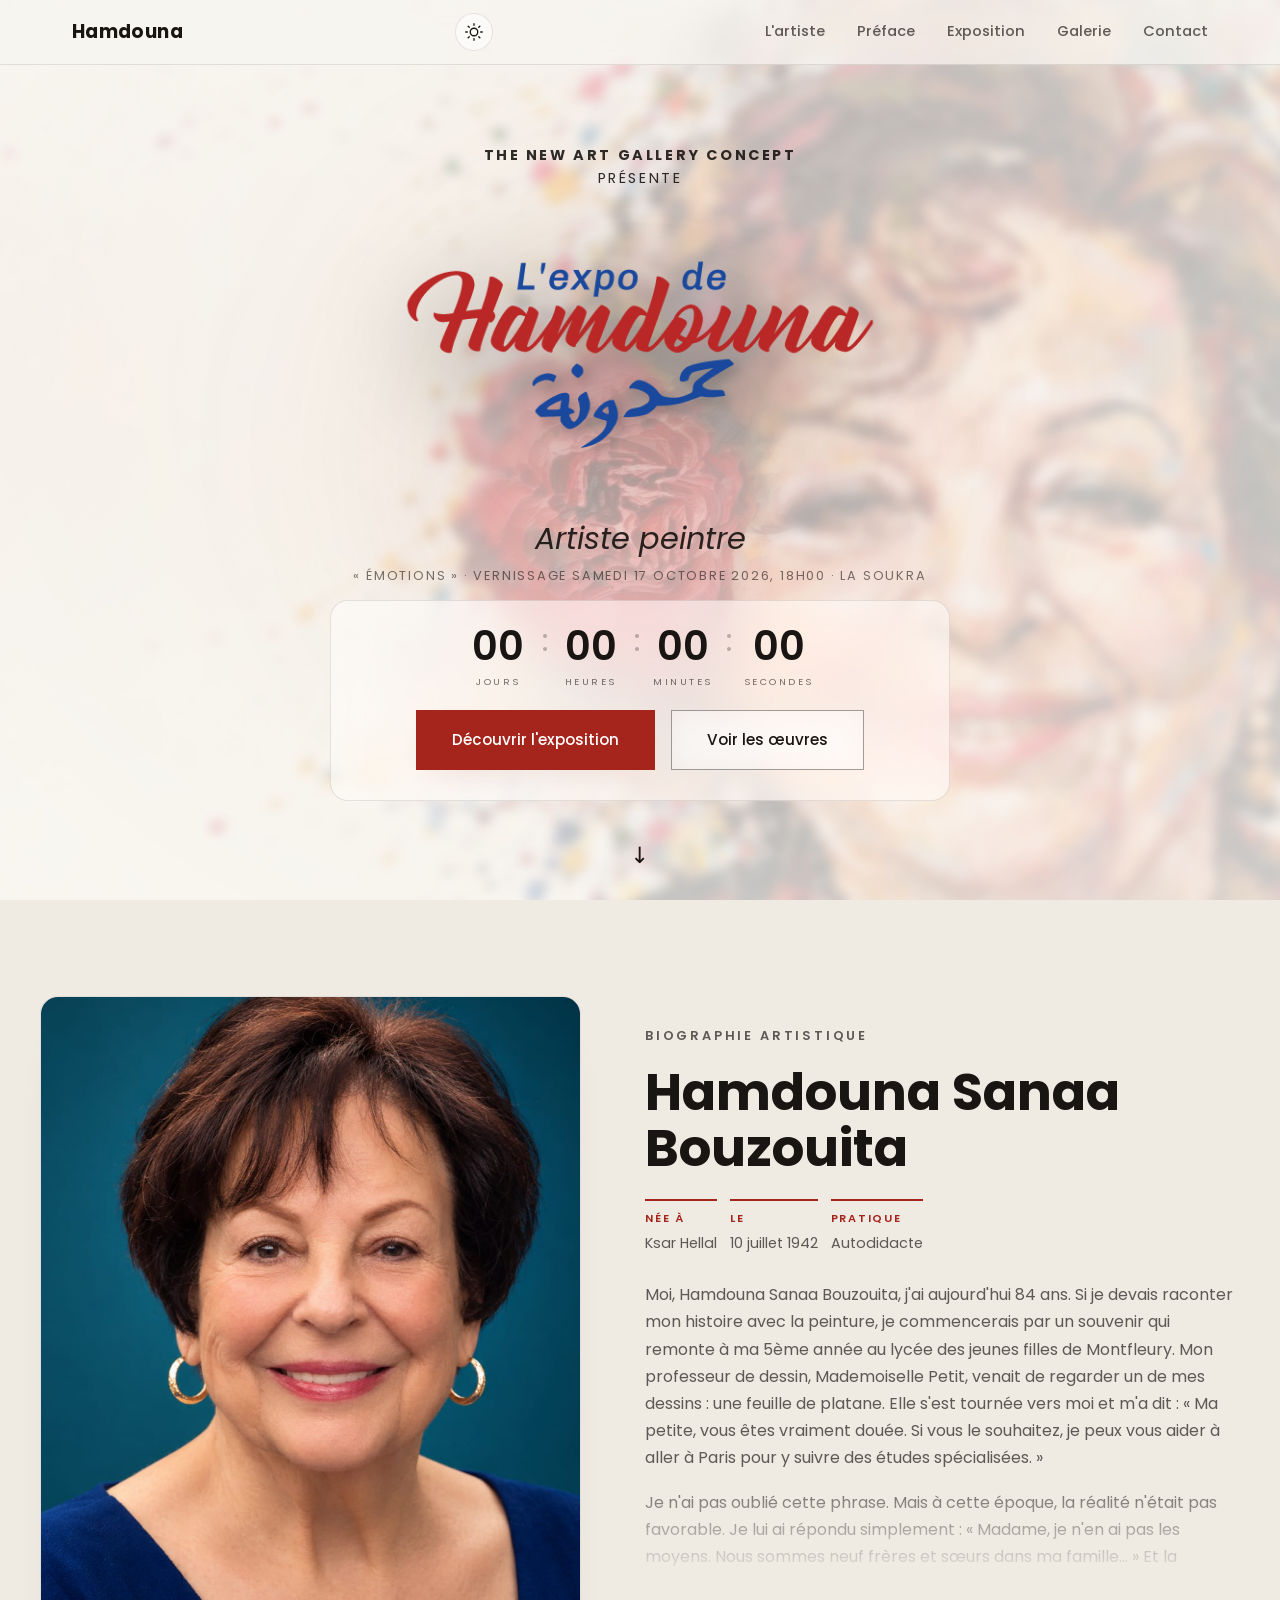
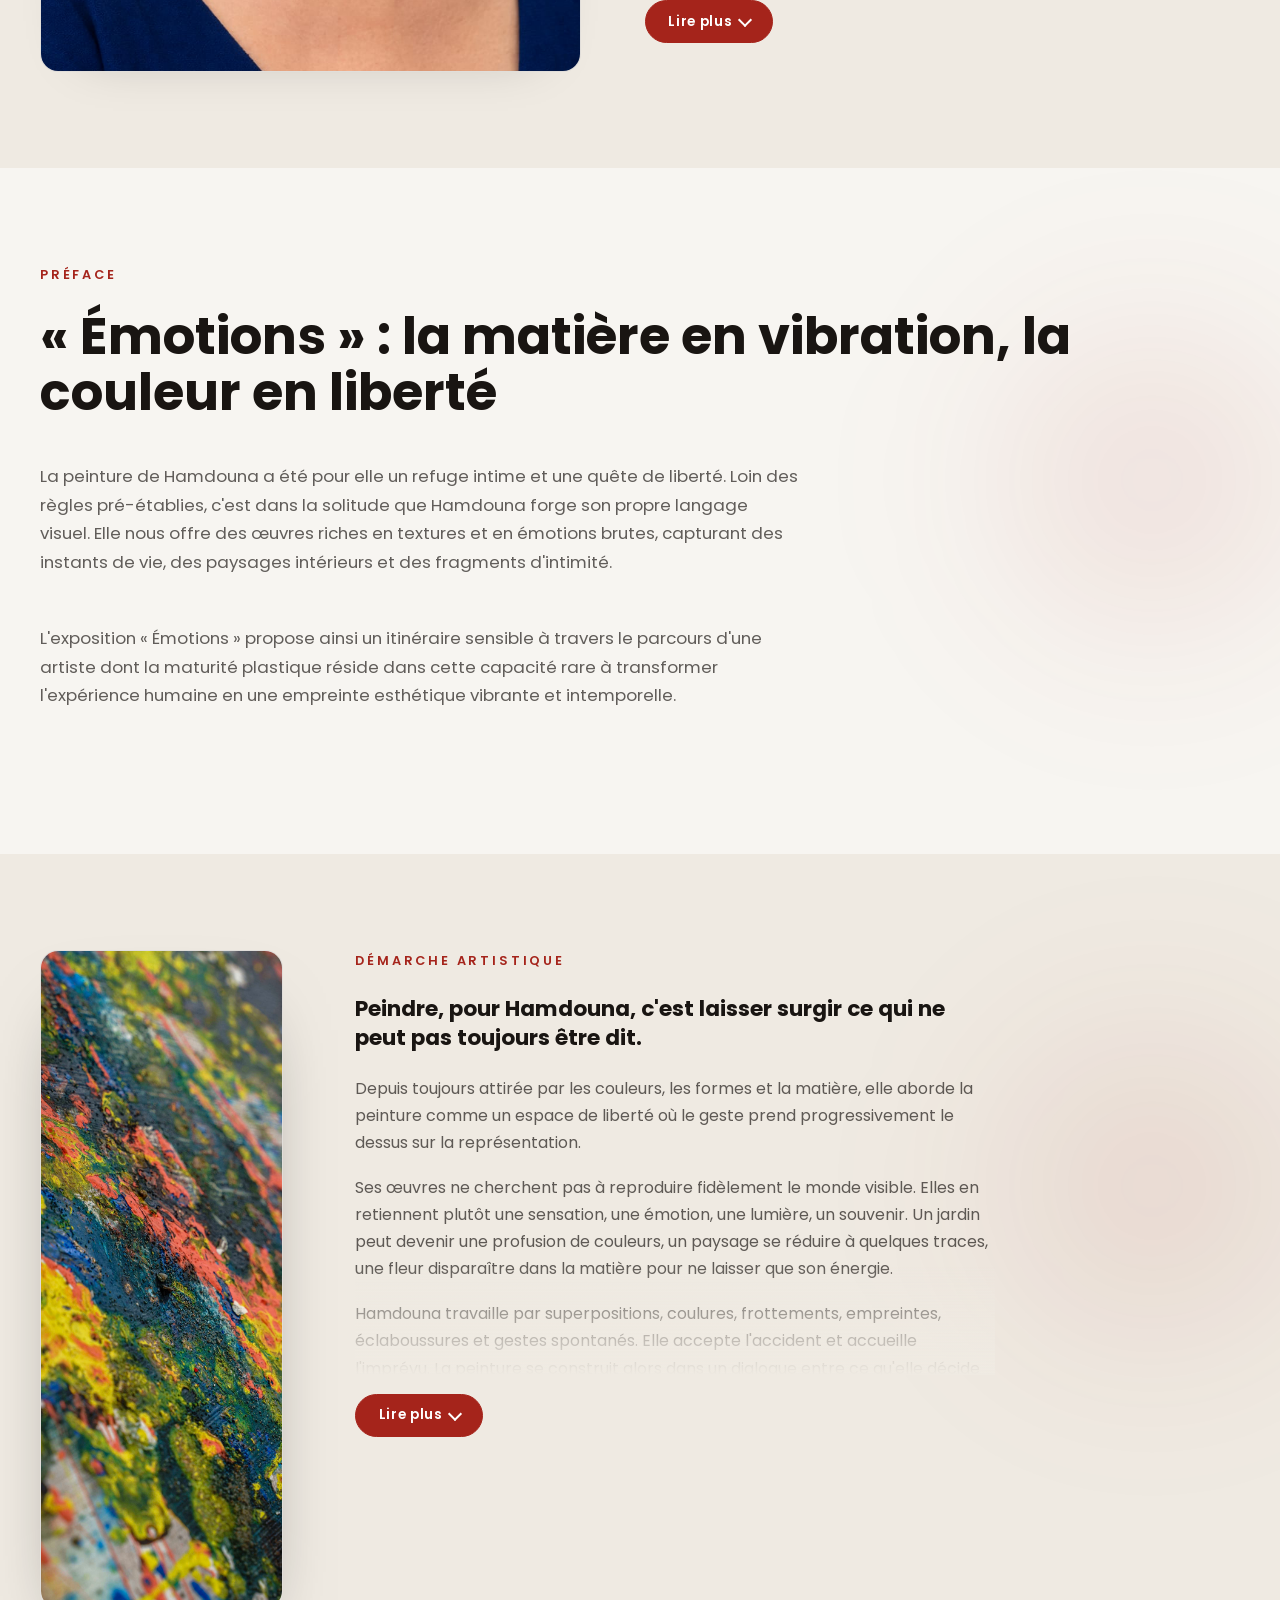
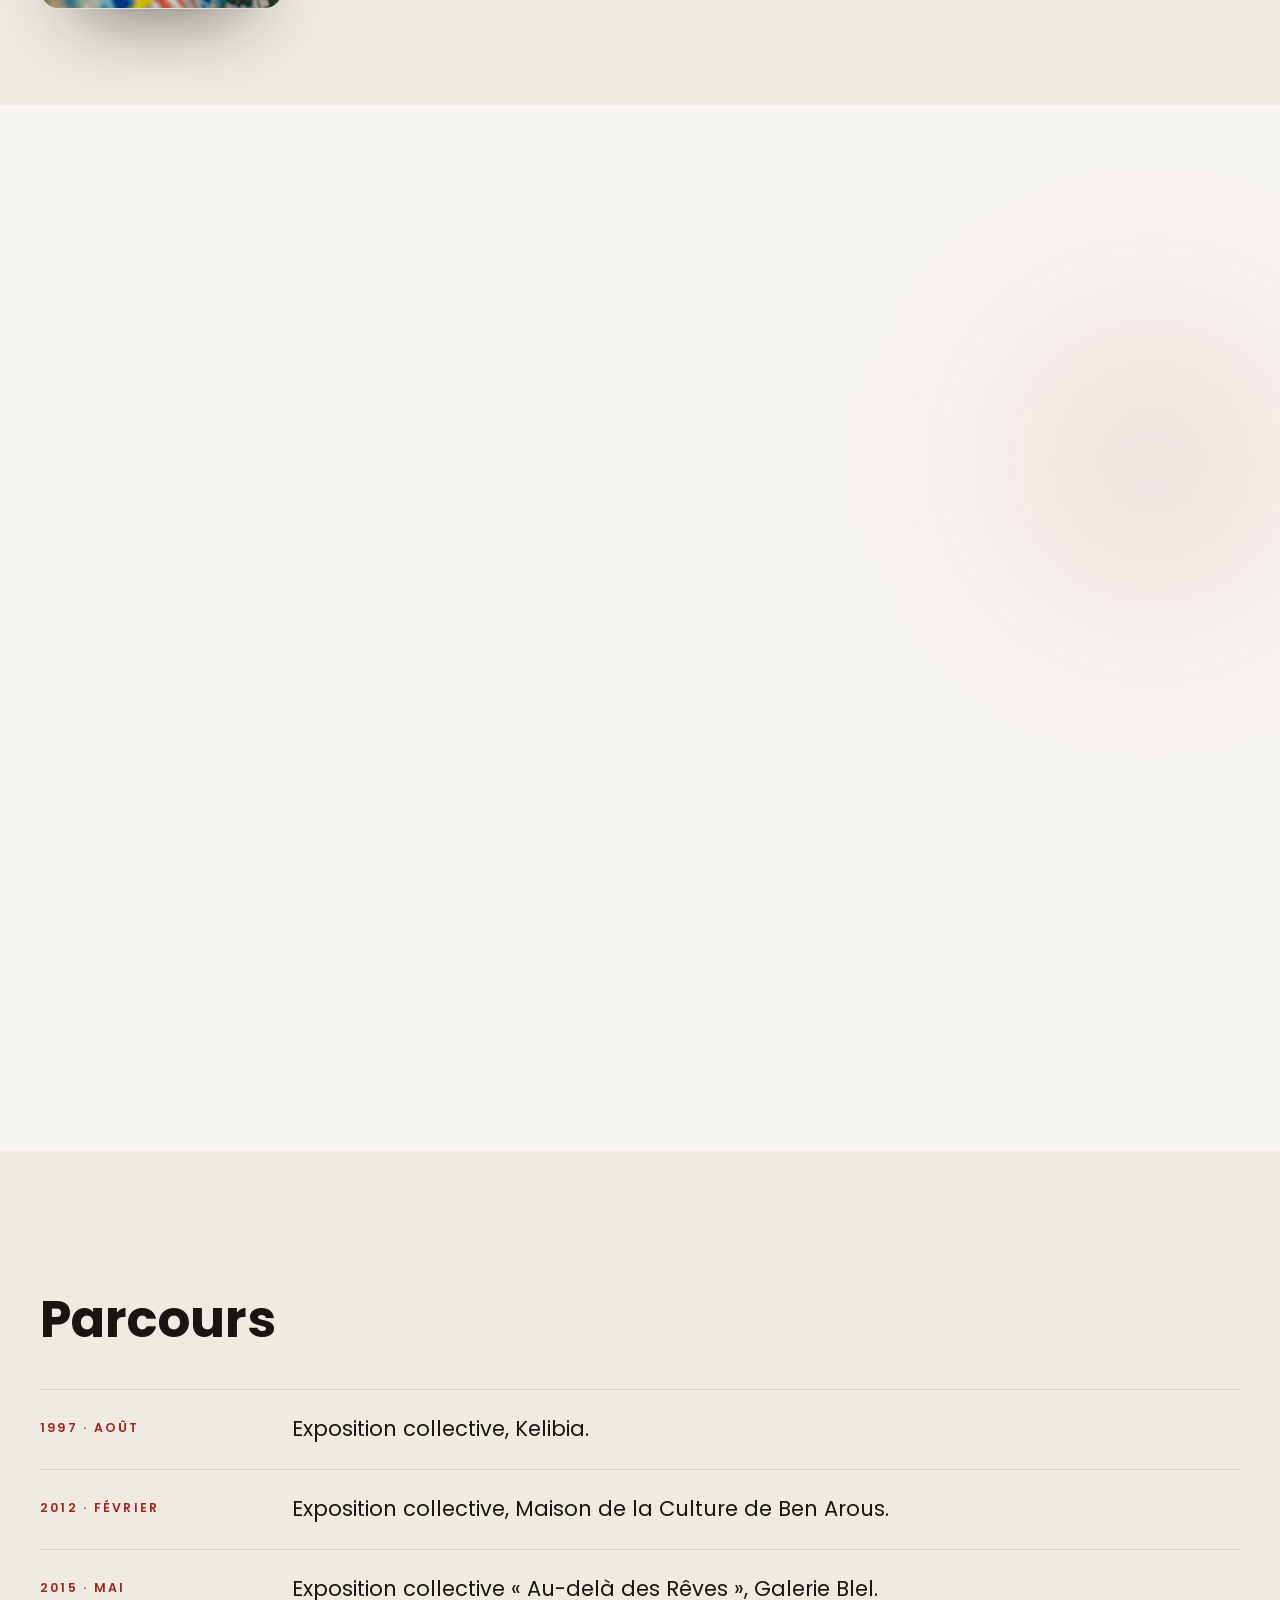
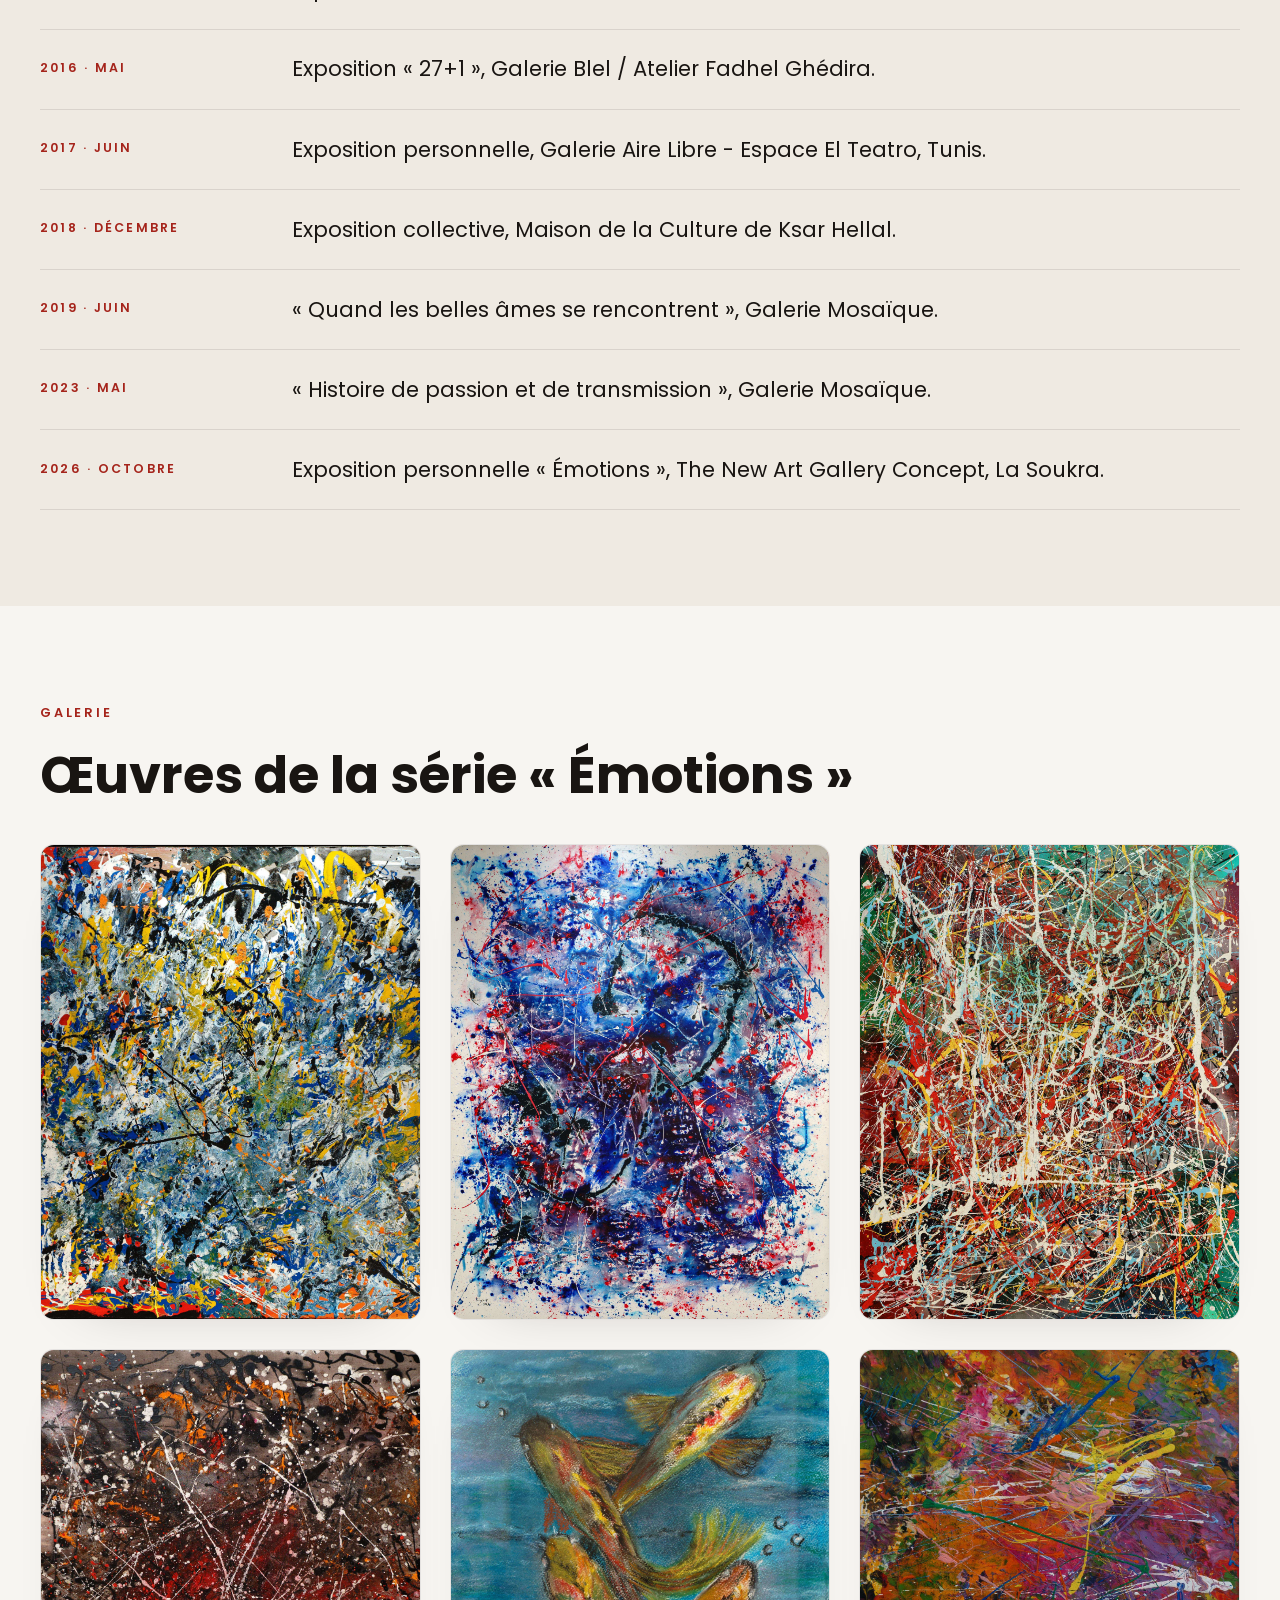
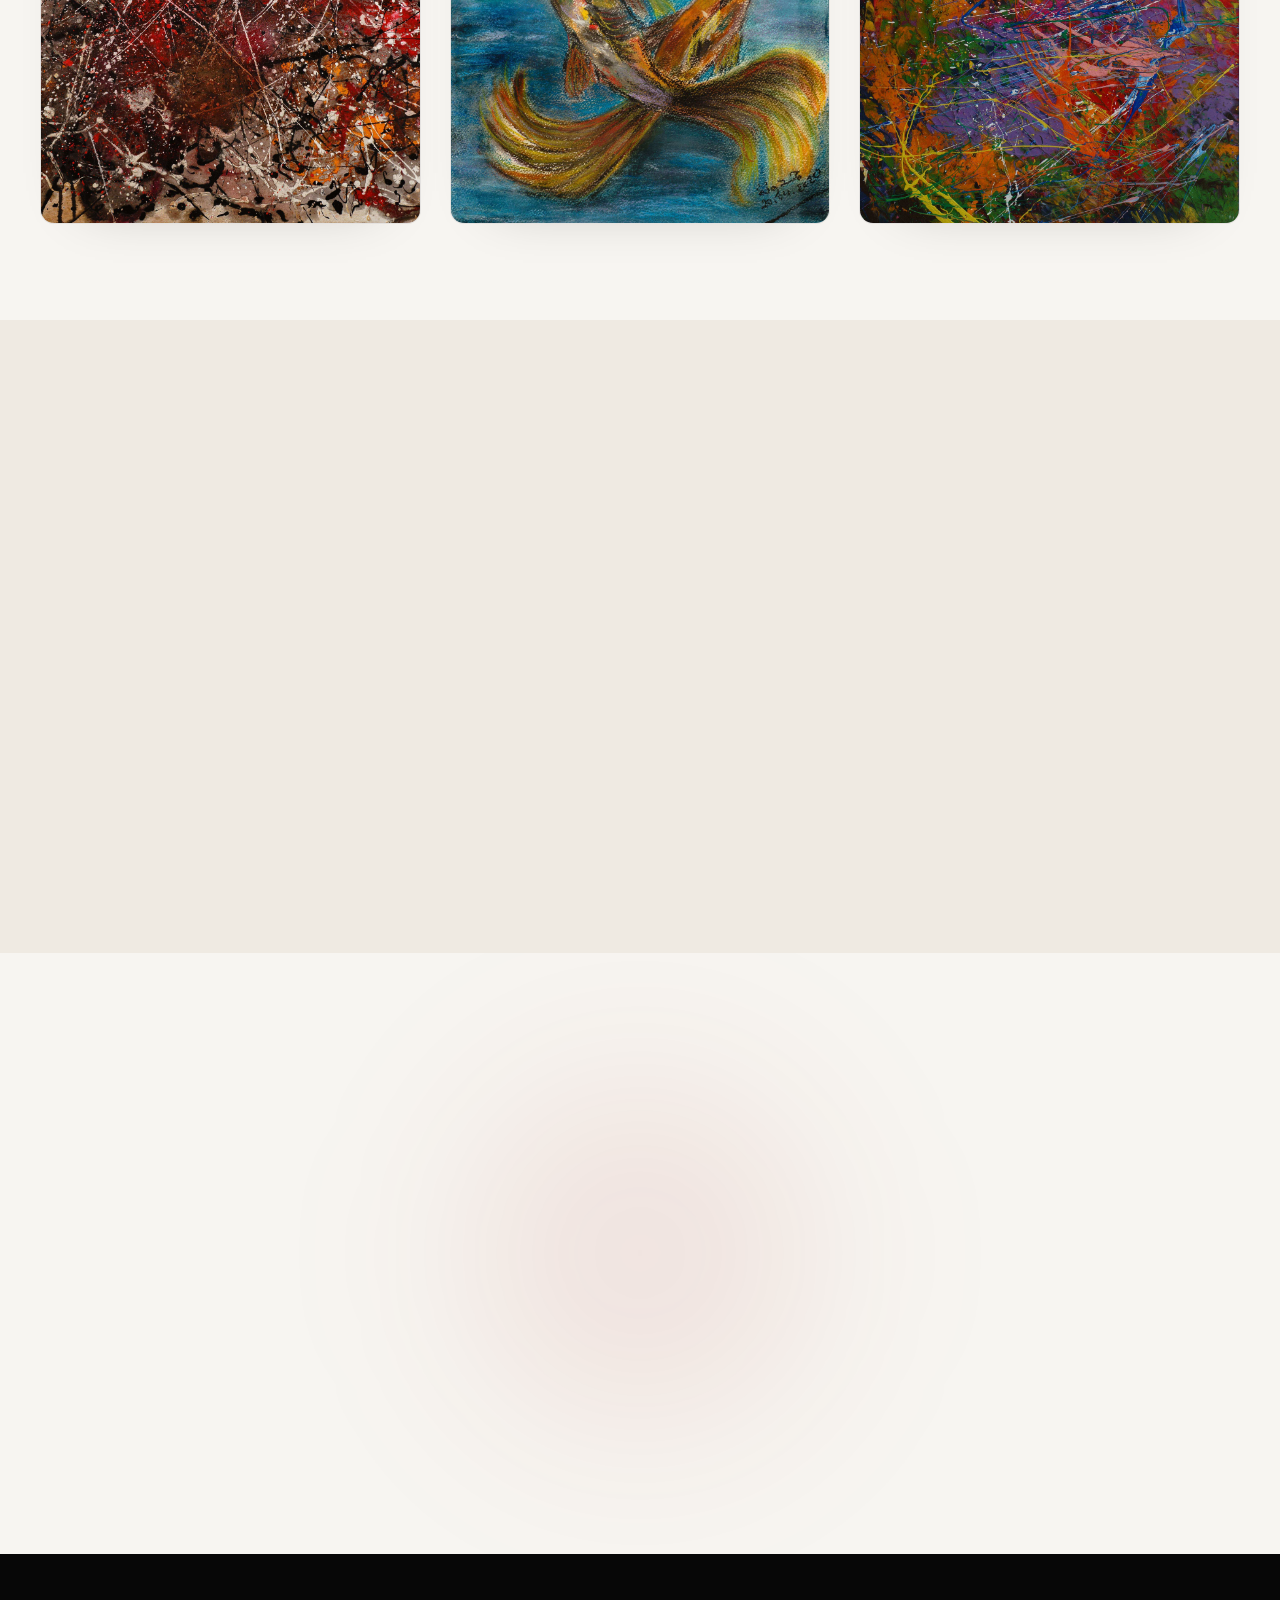
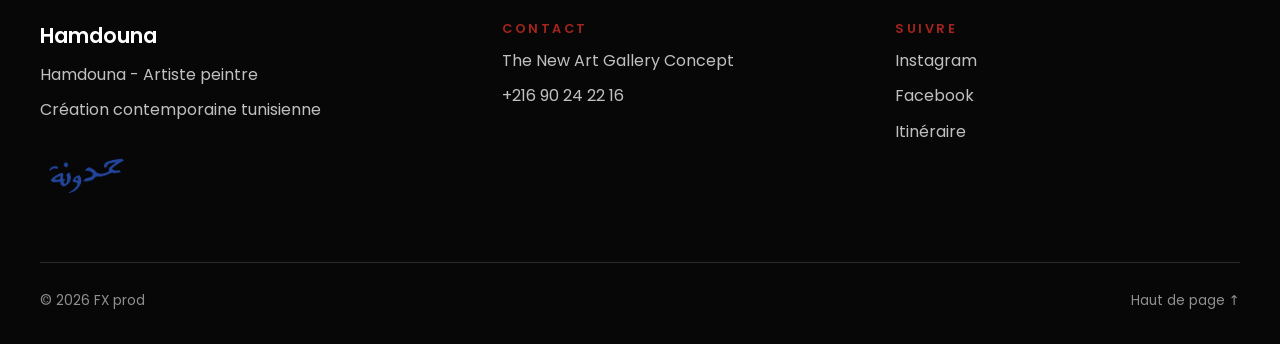
==== commit 12912a2f: "Add files via upload" ====
--- a/index.html
+++ b/index.html
@@ -8,7 +8,7 @@
 <link rel="preconnect" href="https://fonts.googleapis.com">
 <link rel="preconnect" href="https://fonts.gstatic.com" crossorigin>
 <link href="https://fonts.googleapis.com/css2?family=Great+Vibes&family=Poppins:ital,wght@0,400;0,500;0,600;0,700;0,800;1,400;1,500&display=swap" rel="stylesheet">
-<link rel="stylesheet" href="styles.css">
+<link rel="stylesheet" href="styles.css?v=3">
 <script>try{var t=localStorage.getItem("hamdouna-theme");if(t==="light"||(!t&&window.matchMedia("(prefers-color-scheme: light)").matches))document.documentElement.classList.add("light")}catch(e){}</script>
 </head>
 <body>
@@ -44,7 +44,7 @@
     <div class="orb orb-hero" data-depth="16" aria-hidden="true"></div>
     <div class="hero-content">
       <div class="hero-inner">
-        <span class="hero-badge">The New Art Gallery Concept présente</span>
+        <span class="hero-badge"><strong>The New Art Gallery Concept</strong><br>présente</span>
         <h1 class="hero-title"><img src="Hamdouna afffiche/new pic/titre-hamdouna.png" alt="Hamdouna"></h1>
         <p class="hero-sub">Artiste peintre</p>
         <p class="hero-meta">« Émotions » · Vernissage samedi 17 octobre 2026, 18h00 · La Soukra</p>
@@ -211,8 +211,9 @@
   <section id="contact" class="section cta">
     <div class="orb orb-cta" data-depth="22" aria-hidden="true"></div>
     <div class="section-inner cta-box reveal">
-      <p class="cta-label">Contact</p>
-      <h2>Expositions, acquisitions, presse</h2>
+      <p class="cta-title">Contact</p>
+      <img class="cta-logo" src="tableaux tel/logo Gallery new art.png" alt="The New Art Gallery Concept">
+      <p class="cta-label">Expositions, acquisitions, presse</p>
       <p>Informations sur les expositions en cours, demandes d'acquisition et contacts presse.</p>
       <div class="cta-links">
         <a class="link-cta" href="tel:+21690242216">+216 90 24 22 16</a>
@@ -234,7 +235,6 @@
     </div>
     <div class="footer-col">
       <p class="footer-title">Contact</p>
-      <img class="footer-logo" src="tableaux tel/logo Gallery new art.png" alt="The New Art Gallery Concept">
       <p>The New Art Gallery Concept</p>
       <p><a href="tel:+21690242216">+216 90 24 22 16</a></p>
     </div>
@@ -256,6 +256,6 @@
   <img src="" alt="" class="lightbox-img">
 </div>
 
-<script src="script.js"></script>
+<script src="script.js?v=3"></script>
 </body>
 </html>
--- a/styles.css
+++ b/styles.css
@@ -47,6 +47,7 @@
 *{margin:0;padding:0;box-sizing:border-box}
 
 html{scroll-behavior:smooth;scroll-padding-top:64px}
+body{overflow-x:clip}
 
 body{
   font-family:var(--sans);
@@ -91,9 +92,8 @@
 .info-card,
 .grid-item,
 .artist-photo,
-.chip,
-.theme-toggle,
-.hero-badge{
+  .chip,
+  .theme-toggle{
   backdrop-filter:var(--glass);
   -webkit-backdrop-filter:var(--glass);
 }
@@ -130,6 +130,7 @@
   font-family:var(--display);
   font-size:1.15rem;font-weight:700;letter-spacing:.02em;
   text-decoration:none;color:var(--ink);
+  white-space:nowrap;
 }
 .brand span{color:var(--accent)}
 .nav-actions{display:flex;align-items:center;gap:.6rem}
@@ -205,17 +206,14 @@
   content:"";position:absolute;inset:0;
   background:radial-gradient(ellipse at 50% 42%,rgba(5,5,5,0),rgba(5,5,5,.38));
 }
-.hero-content{position:relative;z-index:2;padding:120px 2rem 90px;width:100%}
+.hero-content{position:relative;z-index:2;width:100%;
+  padding:clamp(96px,12vh,120px) clamp(1rem,3vw,2rem) clamp(56px,7vh,90px)}
 .hero-inner{max-width:760px;margin:0 auto}
 .hero-badge{
   display:inline-block;
-  border:1px solid rgba(255,255,255,.35);
-  padding:.5rem 1.3rem;
-  font-size:.76rem;letter-spacing:.26em;text-transform:uppercase;
+  font-size:.9rem;letter-spacing:.18em;text-transform:uppercase;
   color:rgba(255,255,255,.9);margin-bottom:1.8rem;
-  background:rgba(255,255,255,.05);
-  backdrop-filter:blur(14px);
-  border-radius:999px;
+  line-height:1.6;
 }
 .hero-title{
   font-family:var(--display);
@@ -238,19 +236,20 @@
 
 /* ---------- Compte à rebours + boutons ---------- */
 .hero-cta-group{
-  display:flex;flex-direction:column;align-items:center;gap:1.4rem;
+  display:flex;flex-direction:column;align-items:center;
+  gap:clamp(1rem,1.5vw,1.4rem);
   background:var(--panel);
   border:1px solid var(--hairline);
   backdrop-filter:var(--glass);
   -webkit-backdrop-filter:var(--glass);
   border-radius:18px;
-  padding:1.6rem 2rem 1.9rem;
+  padding:clamp(1.2rem,2vw,1.6rem) clamp(1rem,2.5vw,2rem) clamp(1.3rem,2.5vw,1.9rem);
   width:min(100%,620px);
   margin:2rem auto 0;
 }
 .countdown{
   display:flex;align-items:flex-start;justify-content:center;
-  gap:.7rem;
+  gap:clamp(.35rem,1vw,.7rem);
 }
 .cd-col{text-align:center;min-width:64px}
 .cd-num{
@@ -272,8 +271,7 @@
   background:radial-gradient(ellipse at 50% 42%,rgba(255,255,255,0),rgba(255,255,255,.35));
 }
 :root.light .hero-badge{
-  color:rgba(25,21,18,.9);border-color:rgba(25,21,18,.35);
-  background:rgba(255,255,255,.12);
+  color:rgba(25,21,18,.9);
 }
 :root.light .hero-title{color:var(--ink);text-shadow:0 20px 55px rgba(255,255,255,.45)}
 :root.light .hero-sub{color:rgba(25,21,18,.92)}
@@ -293,7 +291,7 @@
 @keyframes float{0%,100%{transform:translate(-50%,0)}50%{transform:translate(-50%,8px)}}
 
 /* ---------- Sections ---------- */
-.section{position:relative;padding:6rem 2rem;overflow:hidden}
+.section{position:relative;padding:clamp(3rem,8vw,6rem) clamp(1rem,3vw,2rem);overflow:hidden}
 .section-inner{position:relative;z-index:1;max-width:1200px;margin:0 auto}
 .section.alt{background:var(--bg-alt)}
 .section-label{
@@ -319,7 +317,7 @@
 }
 .event-media{overflow:hidden;background:#000}
 .event-media img{width:100%;height:100%;object-fit:contain}
-.event-body{padding:2.8rem 3.5rem 3.5rem;display:flex;flex-direction:column;justify-content:flex-start;align-items:center;text-align:center}
+.event-body{padding:clamp(2rem,5vw,2.8rem) clamp(1.3rem,4vw,3.5rem) clamp(2rem,5vw,3.5rem);display:flex;flex-direction:column;justify-content:flex-start;align-items:center;text-align:center}
 .event-body h2{width:100%}
 .event-body h2 img{display:block;max-width:100%;width:75%;height:auto;margin:0 auto}
 .event-meta{
@@ -485,6 +483,13 @@
   color:var(--accent);margin-bottom:1.2rem;
 }
 .cta-box h2{font-family:var(--display);font-weight:700;font-size:clamp(2rem,4vw,2.8rem);line-height:1.15}
+.cta-box .cta-title{
+  font-family:var(--display);font-weight:700;
+  font-size:clamp(1.6rem,3vw,2.2rem);line-height:1.2;
+  color:var(--ink);margin:0 0 .6rem;
+}
+.cta-box .cta-label{margin:0 0 .8rem}
+.cta-logo{width:150px;height:auto;margin:.4rem auto 1.4rem}
 .cta-box p{color:var(--mid);margin:1.2rem 0 2.2rem}
 .cta-links{display:flex;gap:2.4rem;justify-content:center;flex-wrap:wrap;margin-bottom:1rem}
 .link-cta{
@@ -554,7 +559,7 @@
 }
 .footer-col p{margin-bottom:.5rem}
 .footer-logo{width:110px;height:auto;display:block;margin:0 0 1rem}
-.footer-signature{width:150px;height:auto;display:block;margin:1.2rem 0 .5rem}
+.footer-signature{width:90px;height:auto;display:block;margin:1.2rem 0 .5rem}
 .footer-col a{text-decoration:none;transition:color .25s}
 .footer-col a:hover{color:#fff}
 .footer-bottom{
@@ -604,17 +609,14 @@
 
 /* ---------- Responsive ---------- */
 @media (min-width:961px){
-  .hero-inner{max-width:min(98vw,1140px)}
-  .hero-title img{width:min(98vw,1140px)}
-  .hero-badge{margin-bottom:.02rem}
+  .hero-badge{margin-bottom:.02rem;line-height:1.6}
   .hero-sub{margin-top:0}
   .hero-meta{margin-top:.007rem}
-  .hero-cta-group{margin-top:.8rem;gap:1rem;padding:1.6rem 2rem 1.9rem}
+  .hero-cta-group{margin-top:.8rem;gap:clamp(1rem,1.5vw,1.4rem)}
 }
 @media (max-width:960px){
   .event-card{grid-template-columns:1fr}
   .event-media{max-height:420px}
-  .event-body{padding:2.4rem}
   .artist-grid{grid-template-columns:1fr;gap:2.6rem}
   .grid{grid-template-columns:1fr 1fr}
   .info-cards{grid-template-columns:1fr 1fr}
@@ -626,17 +628,49 @@
   .nav-links{
     position:fixed;top:0;right:0;height:100vh;width:min(78vw,320px);
     background:var(--bg);flex-direction:column;align-items:flex-start;
-    padding:6rem 2.5rem 2rem;gap:1.6rem;
+    padding:5.5rem 2rem 2rem;gap:1.5rem;
     transform:translateX(100%);transition:transform .35s ease;
     z-index:90;border-left:1px solid var(--hairline);
+    overflow-y:auto;-webkit-overflow-scrolling:touch;
   }
   .nav-links.open{transform:none}
   .nav-toggle{display:block;position:relative;z-index:91}
+  .nav-inner{padding:0 1.2rem}
+  body.menu-open{overflow:hidden}
   .grid{grid-template-columns:1fr}
   .info-cards{grid-template-columns:1fr}
   .concept{grid-template-columns:1fr}
-  .section{padding:4rem 1.3rem}
-  .hero-actions{flex-direction:column;align-items:center}
+  .hero{align-items:flex-start}
+  .hero-content{
+    min-height:100svh;
+    display:flex;flex-direction:column;justify-content:center;
+  }
+  .hero-inner{max-width:100%;width:100%}
+  .hero-title{line-height:1.1;padding-block:.2rem;margin-inline:calc(1rem * -1)}
+  .hero-cta-group{padding:clamp(1.1rem,2vw,1.6rem) clamp(1rem,2.5vw,2rem) clamp(1.2rem,2.5vw,1.9rem)}
+  .countdown{width:100%}
+  .cd-col{min-width:0;flex:1}
+  .hero-actions{width:100%;flex-direction:column;align-items:stretch}
+  .hero-actions .btn{width:100%;text-align:center;padding:.95rem 1.4rem;font-size:.9rem}
+  .quote{padding:1rem 0 1rem 1.6rem}
+  .hero-badge{margin-bottom:2.2rem;line-height:1.7}
+}
+@media (max-width:480px){
+  .nav-links{width:min(84vw,300px);padding-right:1.4rem;padding-left:1.4rem}
+  .brand{font-size:1.05rem}
+  .hero-badge{margin-bottom:1.2rem}
+  .section-title{font-size:clamp(1.85rem,7.5vw,2.4rem)}
+  .event-body h2 img{width:80%}
+  .event-meta{font-size:.72rem;margin:2.6rem 0 1.3rem}
+  .prose-block > p:first-child{font-size:1.2rem;line-height:1.3}
+  .cta-links{gap:1.3rem}
+  .cta-box p{font-size:.95rem}
+  .footer{padding:3rem 1rem 1.6rem}
+  .footer-grid{gap:2.2rem}
+  .lightbox{padding:1rem}
+  .lightbox-close{top:1rem;right:1.1rem}
+  .bio-toggle{font-size:.8rem;padding:.6rem 1.2rem}
+  .tl-text{font-size:1.15rem}
 }
 @media (prefers-reduced-motion:reduce){
   .reveal{opacity:1;transform:none;transition:none}
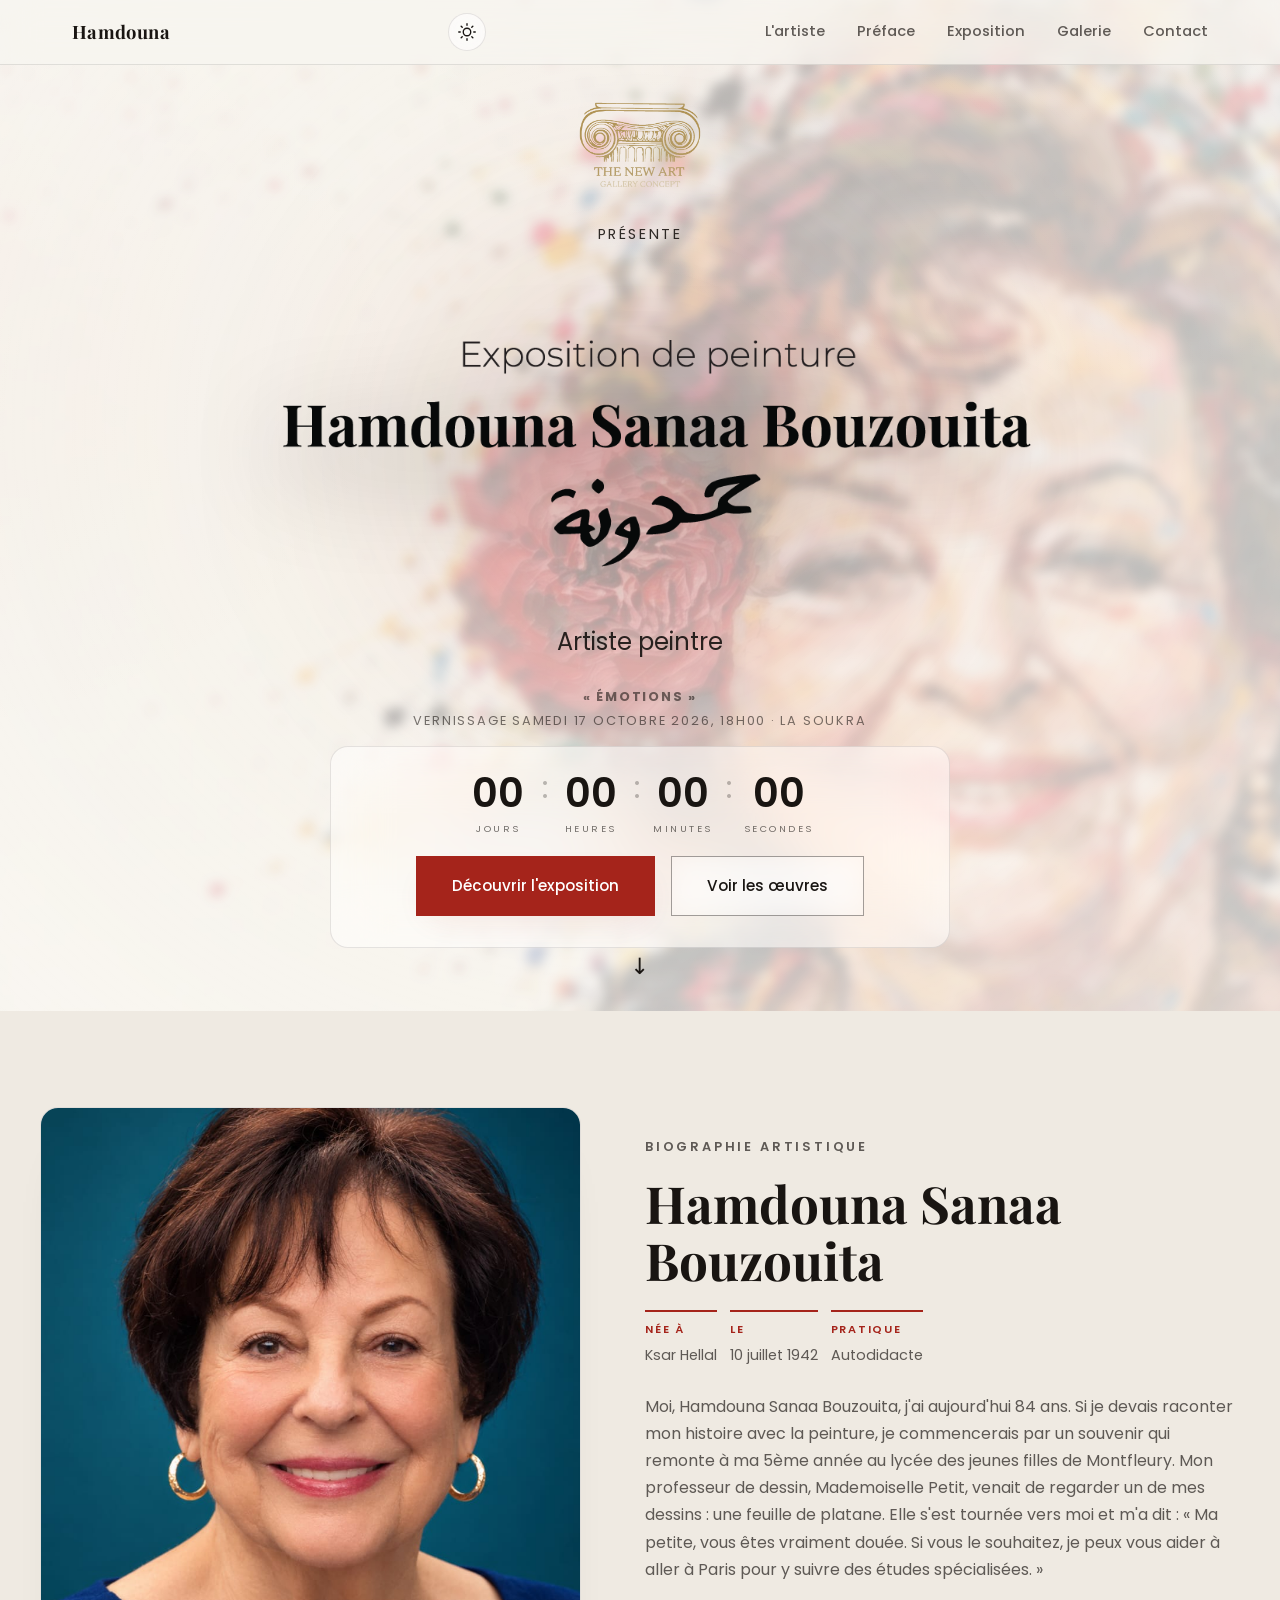
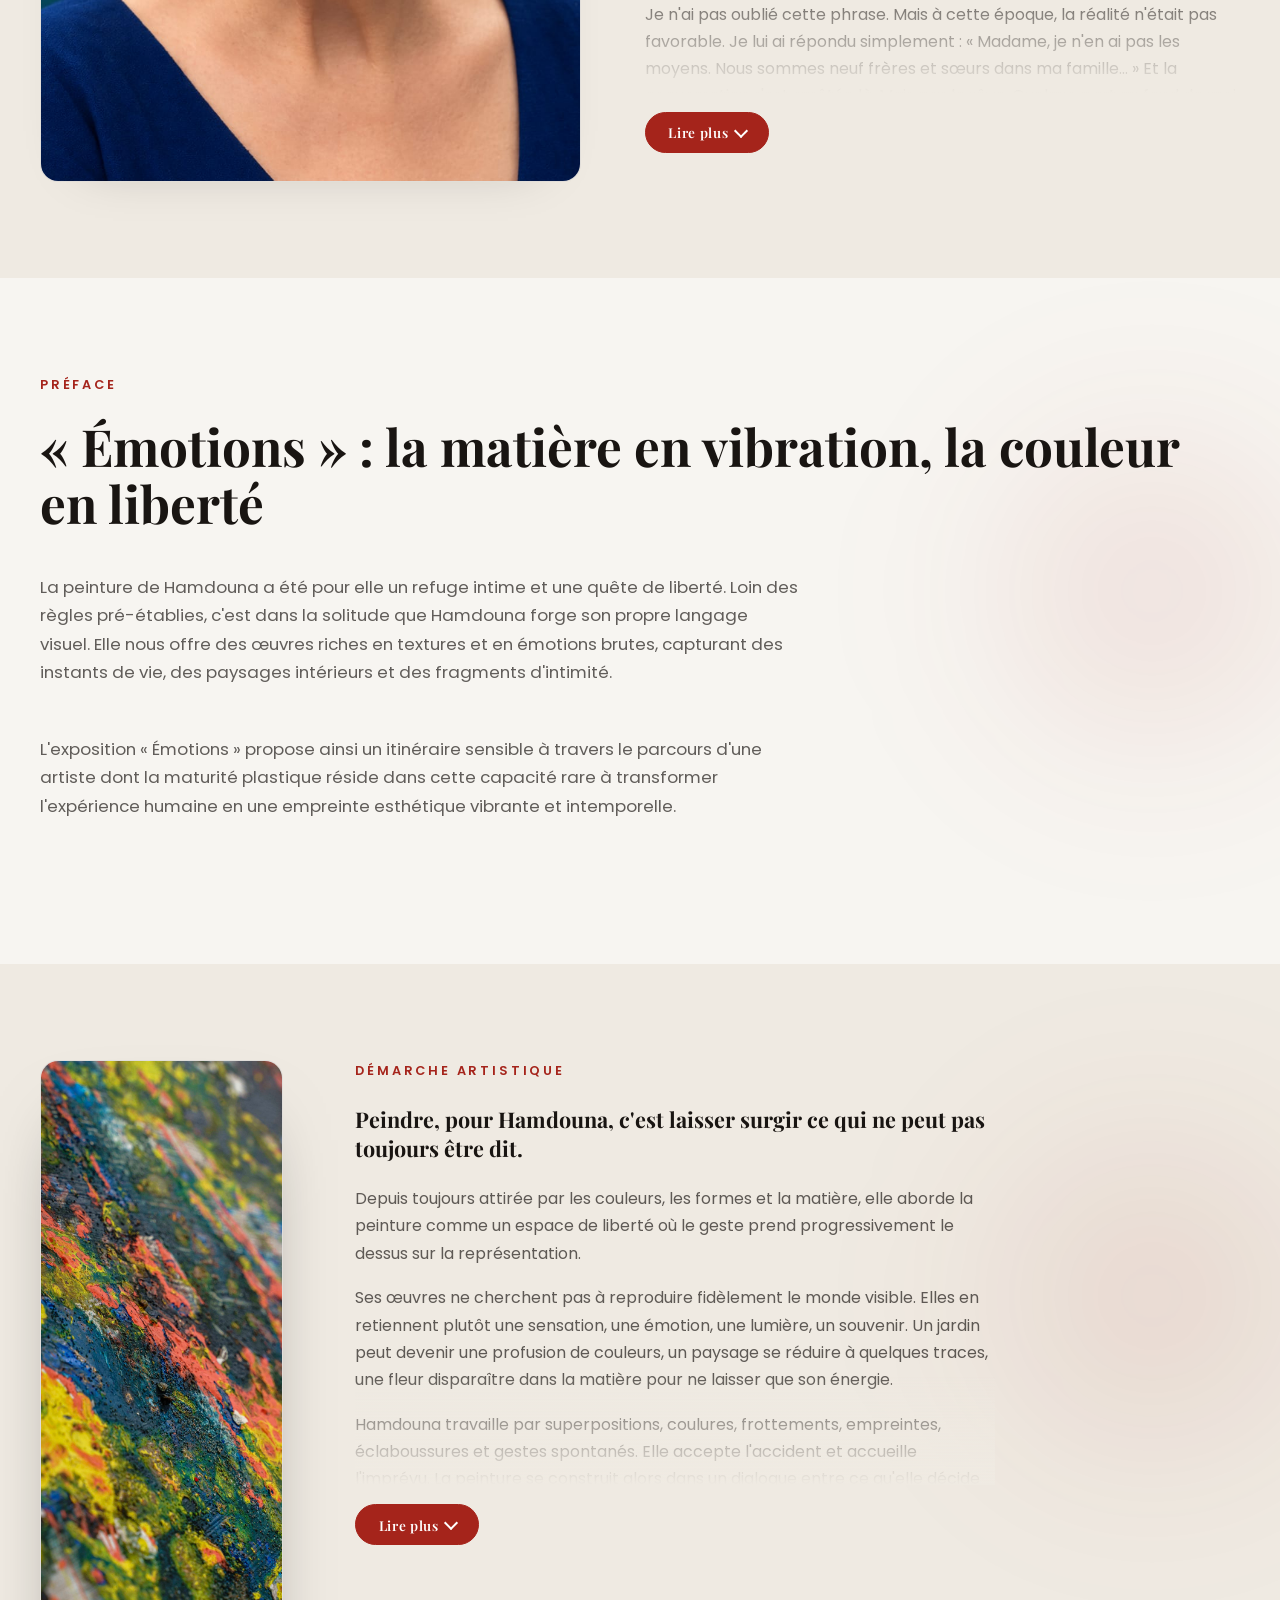
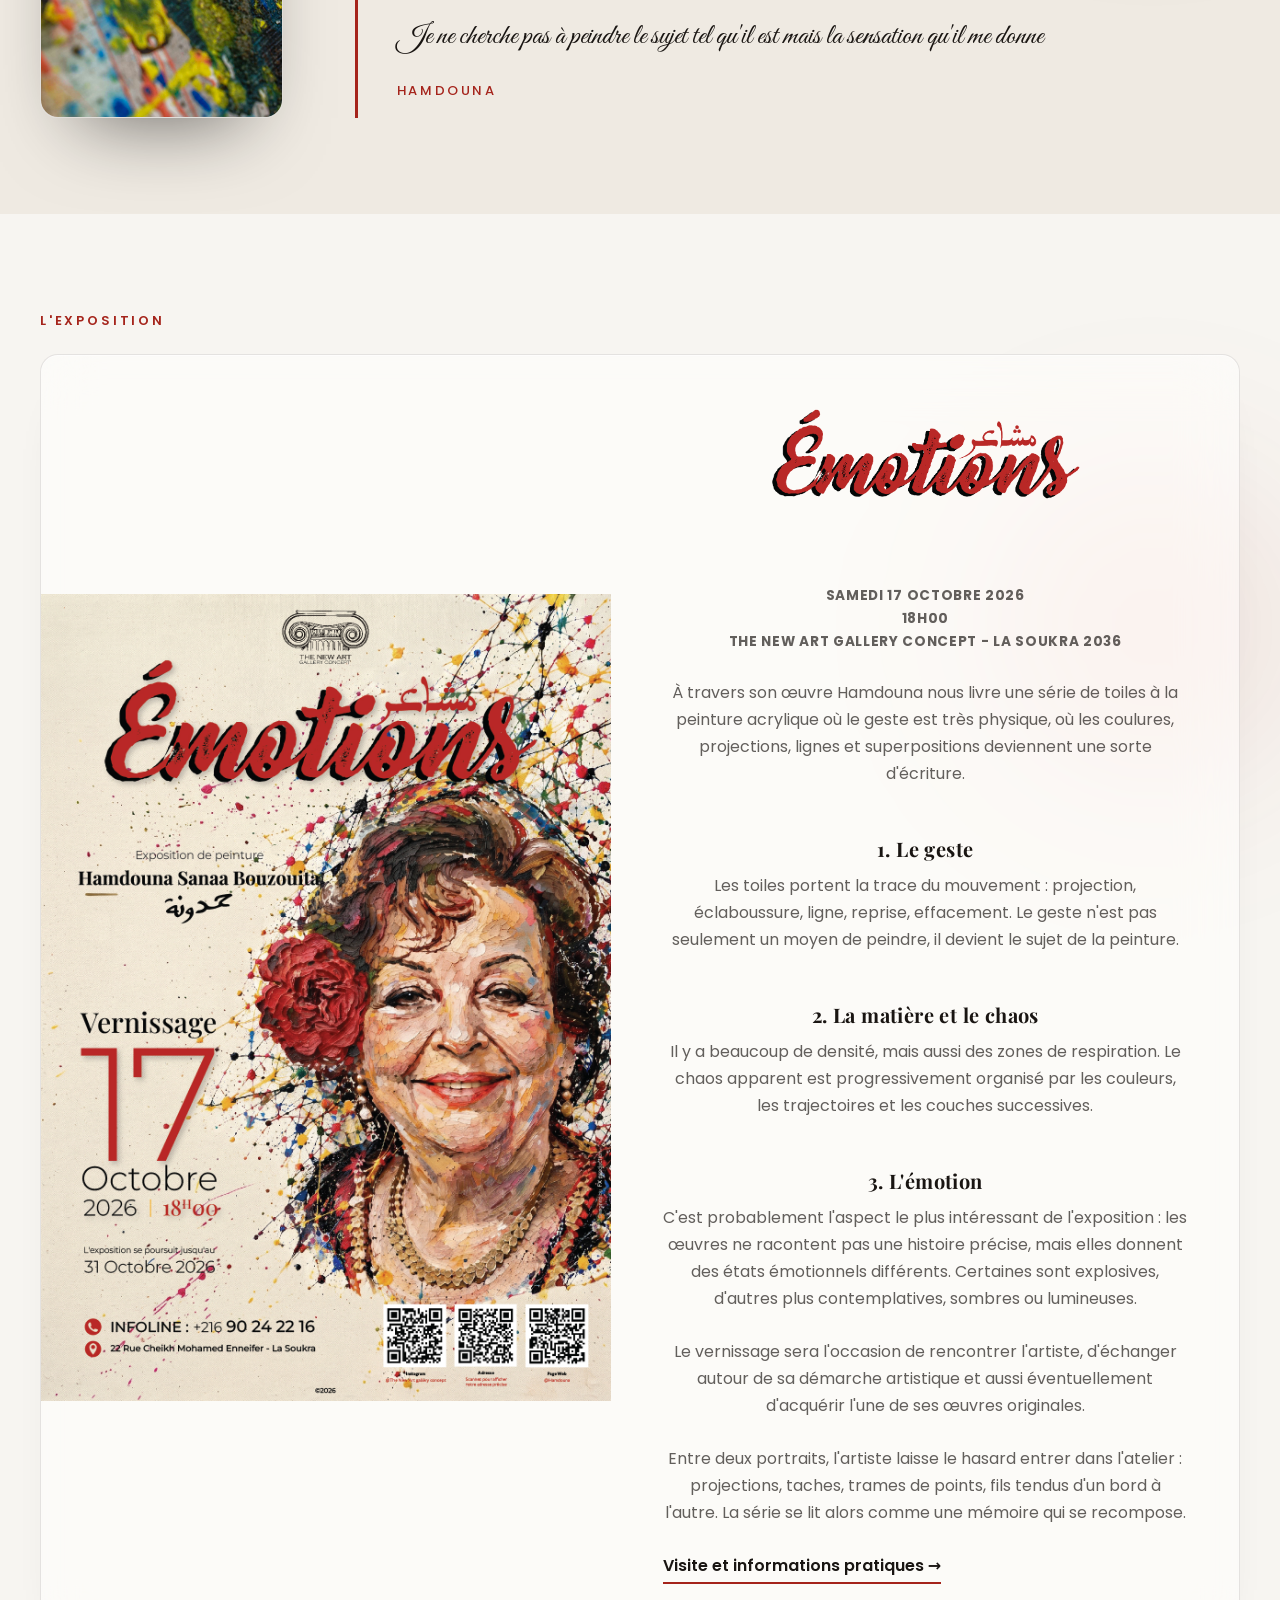
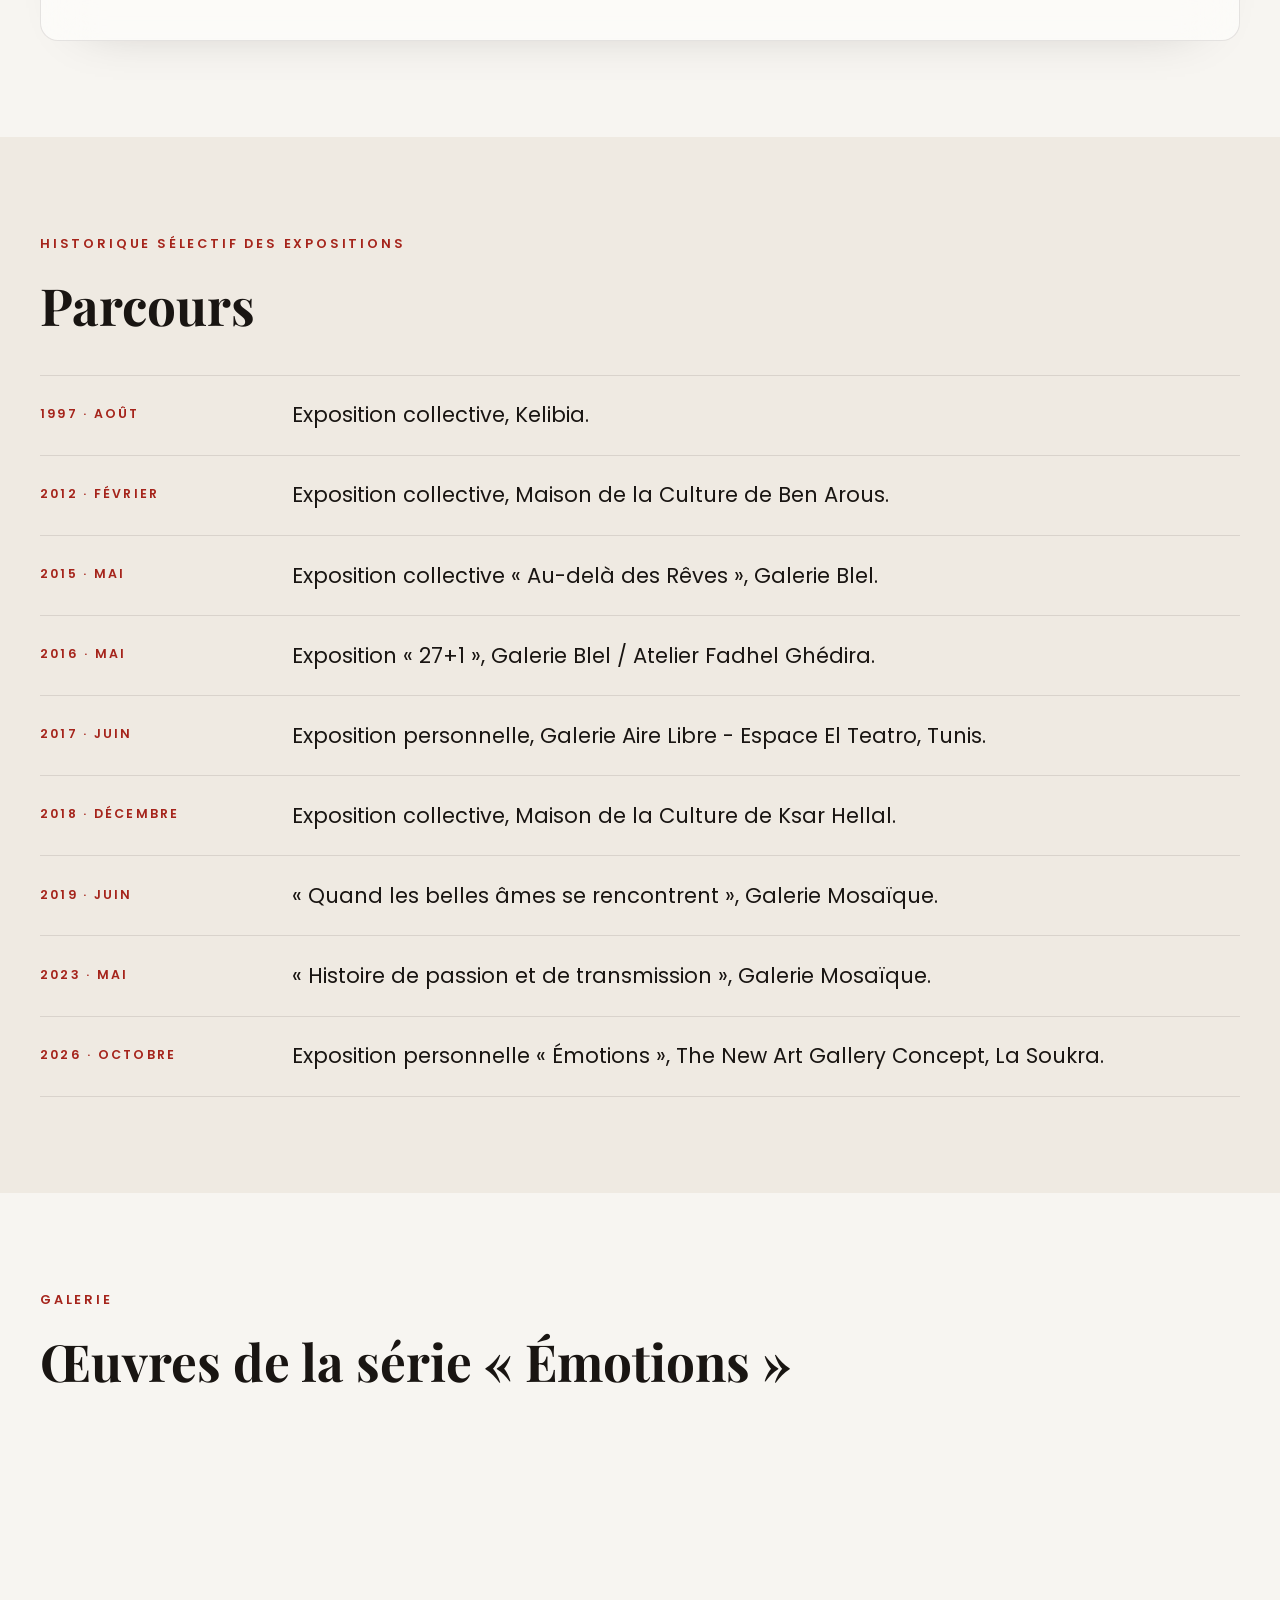
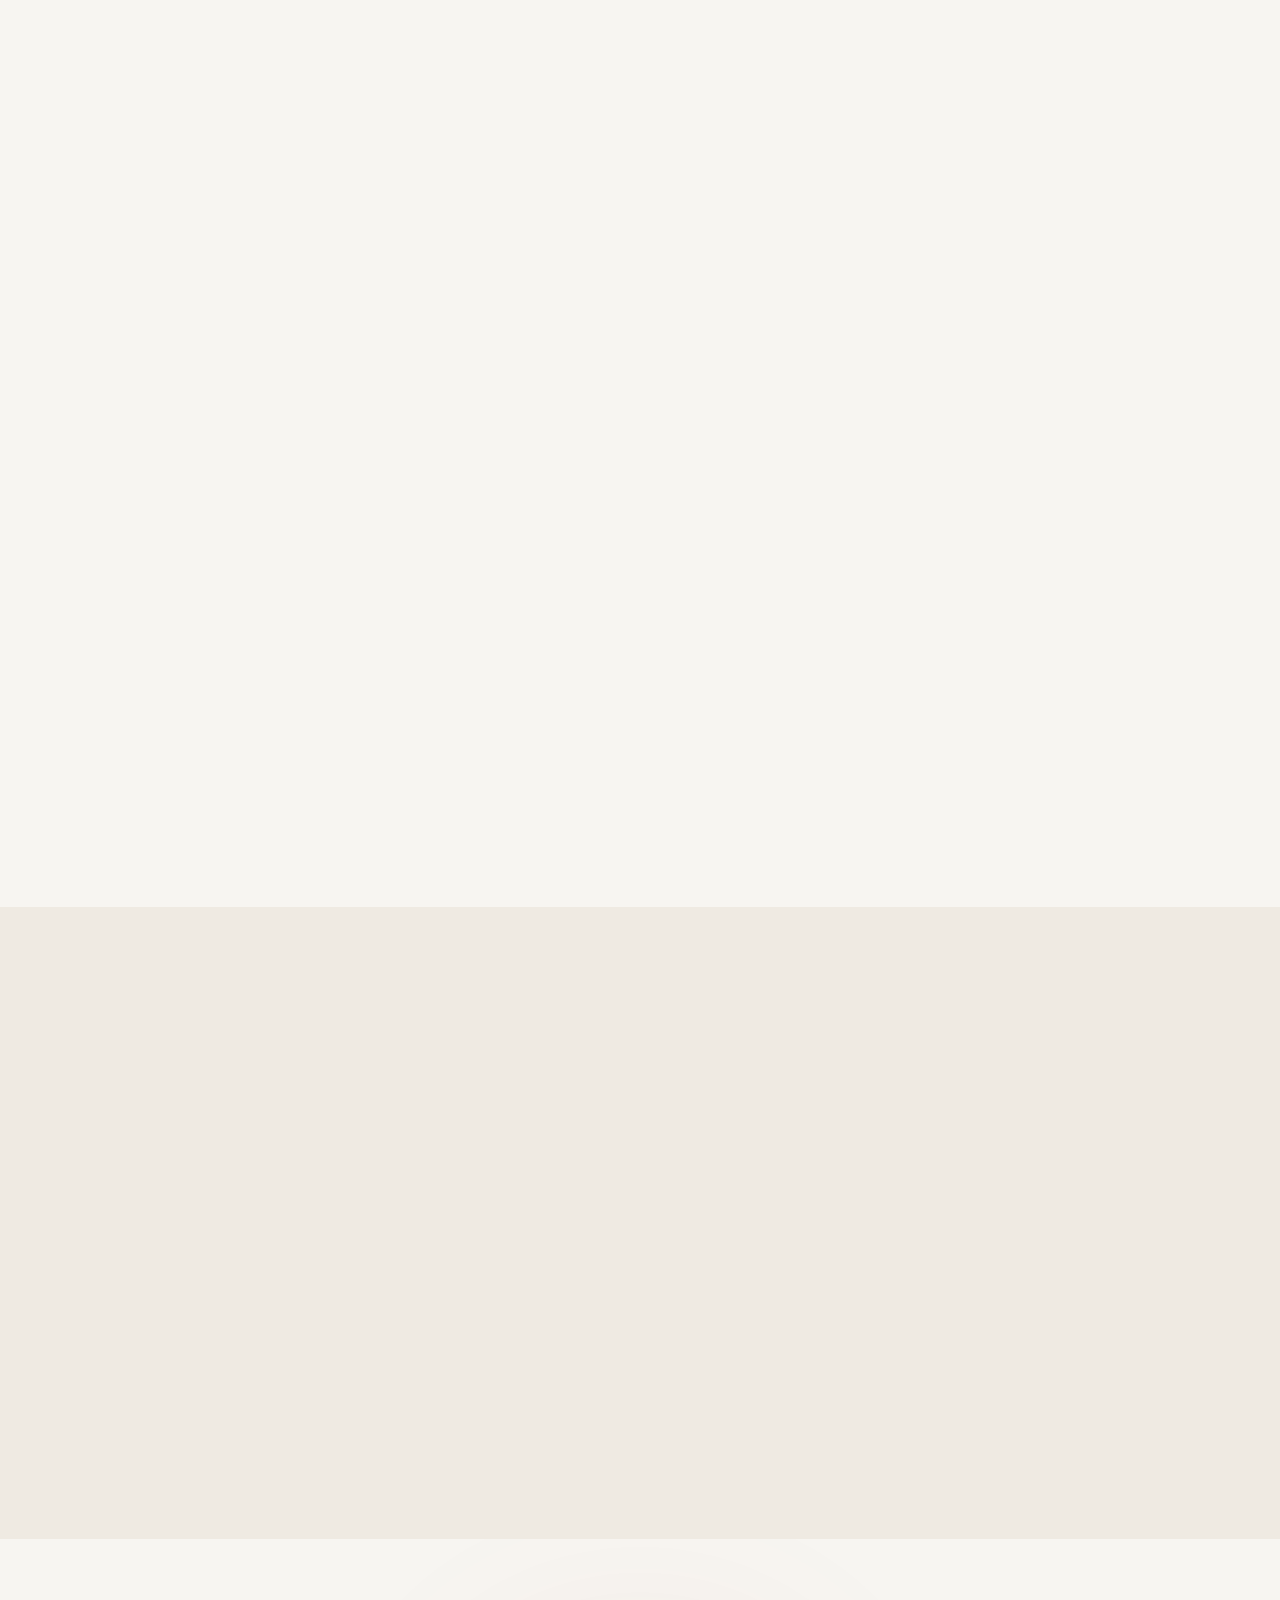
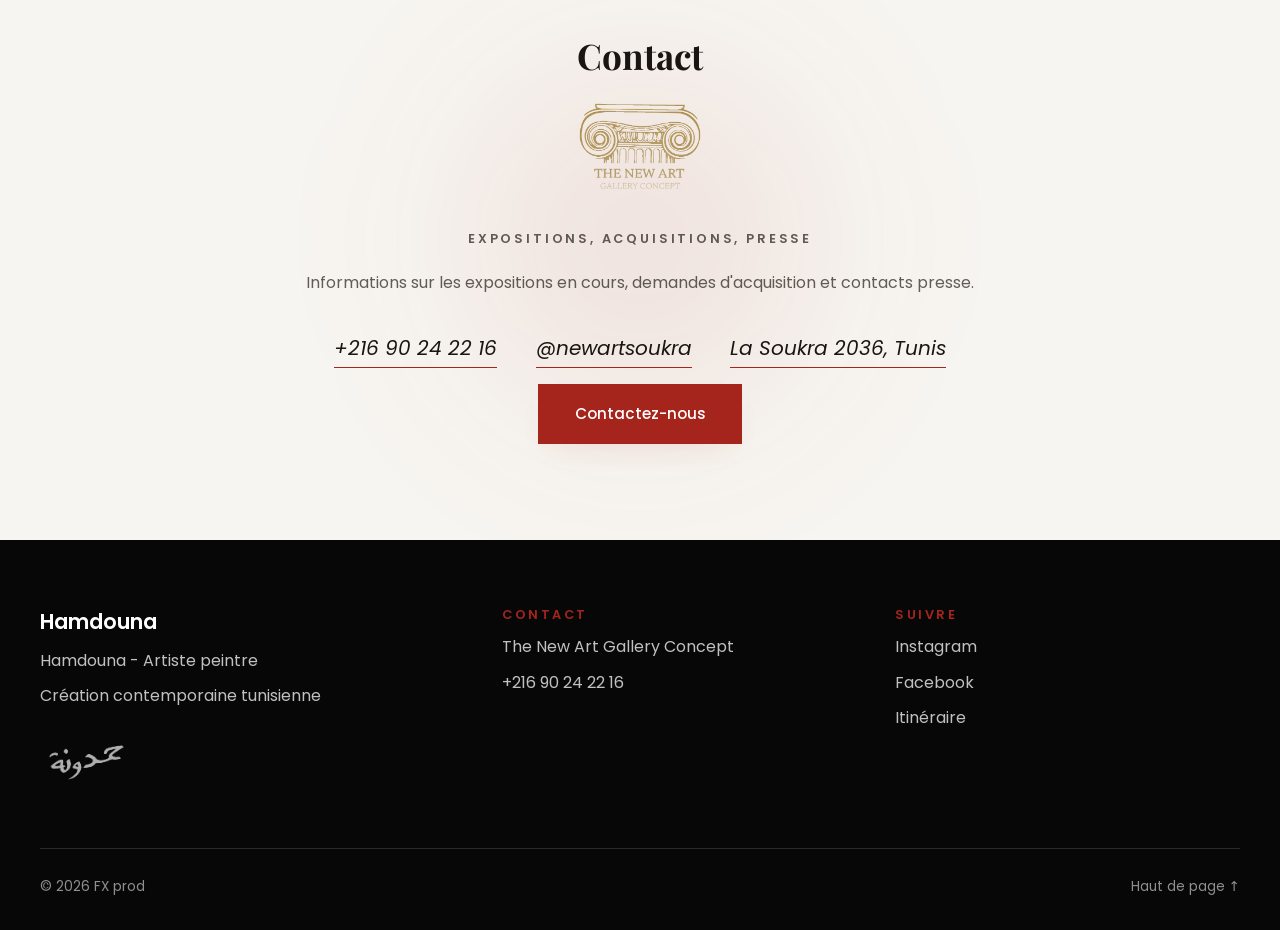
==== commit 33e8120a: "Add files via upload" ====
--- a/index.html
+++ b/index.html
@@ -7,7 +7,7 @@
 <meta name="description" content="Émotions : la nouvelle exposition du peintre Hamdouna, présentée par The New Art Gallery Concept. Une série de portraits où la couleur devient un état intérieur. Vernissage le 17 octobre 2026 à La Soukra, Tunis.">
 <link rel="preconnect" href="https://fonts.googleapis.com">
 <link rel="preconnect" href="https://fonts.gstatic.com" crossorigin>
-<link href="https://fonts.googleapis.com/css2?family=Great+Vibes&family=Poppins:ital,wght@0,400;0,500;0,600;0,700;0,800;1,400;1,500&display=swap" rel="stylesheet">
+<link href="https://fonts.googleapis.com/css2?family=Great+Vibes&family=Playfair+Display:ital,wght@0,400;0,600;0,700;0,800;1,400;1,600&family=Poppins:ital,wght@0,400;0,500;0,600;0,700;0,800;1,400;1,500&display=swap" rel="stylesheet">
 <link rel="stylesheet" href="styles.css?v=3">
 <script>try{var t=localStorage.getItem("hamdouna-theme");if(t==="light"||(!t&&window.matchMedia("(prefers-color-scheme: light)").matches))document.documentElement.classList.add("light")}catch(e){}</script>
 </head>
@@ -44,10 +44,10 @@
     <div class="orb orb-hero" data-depth="16" aria-hidden="true"></div>
     <div class="hero-content">
       <div class="hero-inner">
-        <span class="hero-badge"><strong>The New Art Gallery Concept</strong><br>présente</span>
-        <h1 class="hero-title"><img src="Hamdouna afffiche/new pic/titre-hamdouna.png" alt="Hamdouna"></h1>
+        <span class="hero-badge"><img src="tableaux tel/logo Gallery new art.png" alt="The New Art Gallery Concept"><br>présente</span>
+        <h1 class="hero-title"><img id="titrelogo" src="Hamdouna afffiche/new pic/titre-hamdouna dark mode.png" alt="Hamdouna"></h1>
         <p class="hero-sub">Artiste peintre</p>
-        <p class="hero-meta">« Émotions » · Vernissage samedi 17 octobre 2026, 18h00 · La Soukra</p>
+        <p class="hero-meta"><strong>« Émotions »</strong><br>Vernissage samedi 17 octobre 2026, 18h00 · La Soukra</p>
         <div class="hero-cta-group">
           <div class="countdown" id="countdown" aria-label="Compte à rebours avant le vernissage">
             <div class="cd-col"><span class="cd-num" id="cd-days">00</span><span class="cd-label">Jours</span></div>
@@ -153,7 +153,14 @@
         <div class="event-body">
           <h2><img src="Hamdouna afffiche/new pic/titre-emotions.png" alt="Émotions"></h2>
           <p class="event-meta"><span>Samedi 17 octobre 2026</span><span>18h00</span><span>The New Art Gallery Concept - La Soukra 2036</span></p>
-          <p>Émotions n'est pas une rétrospective : c'est une seule émotion, vue vingt fois, sous vingt lumières différentes. Les toiles se répondent comme les pages d'un même carnet : la même femme, le même sourire, la même fleur rouge, et pourtant jamais deux fois la même image.</p>
+          <p>À travers son œuvre Hamdouna nous livre une série de toiles à la peinture acrylique où le geste est très physique, où les coulures, projections, lignes et superpositions deviennent une sorte d'écriture.</p>
+          <h3>1. Le geste</h3>
+          <p>Les toiles portent la trace du mouvement : projection, éclaboussure, ligne, reprise, effacement. Le geste n'est pas seulement un moyen de peindre, il devient le sujet de la peinture.</p>
+          <h3>2. La matière et le chaos</h3>
+          <p>Il y a beaucoup de densité, mais aussi des zones de respiration. Le chaos apparent est progressivement organisé par les couleurs, les trajectoires et les couches successives.</p>
+          <h3>3. L'émotion</h3>
+          <p>C'est probablement l'aspect le plus intéressant de l'exposition : les œuvres ne racontent pas une histoire précise, mais elles donnent des états émotionnels différents. Certaines sont explosives, d'autres plus contemplatives, sombres ou lumineuses.</p>
+          <p>Le vernissage sera l'occasion de rencontrer l'artiste, d'échanger autour de sa démarche artistique et aussi éventuellement d'acquérir l'une de ses œuvres originales.</p>
           <p>Entre deux portraits, l'artiste laisse le hasard entrer dans l'atelier : projections, taches, trames de points, fils tendus d'un bord à l'autre. La série se lit alors comme une mémoire qui se recompose.</p>
           <a class="link-more" href="#infos">Visite et informations pratiques →</a>
         </div>
--- a/styles.css
+++ b/styles.css
@@ -22,7 +22,7 @@
     radial-gradient(900px 650px at -10% 40%,rgba(198,59,46,.05),transparent 60%);
   --sans:'Poppins',system-ui,sans-serif;
   --serif:'Poppins',system-ui,sans-serif;
-  --display:'Poppins',sans-serif;
+  --display:'Playfair Display',Georgia,serif;
 }
 
 :root.light{
@@ -207,13 +207,17 @@
   background:radial-gradient(ellipse at 50% 42%,rgba(5,5,5,0),rgba(5,5,5,.38));
 }
 .hero-content{position:relative;z-index:2;width:100%;
-  padding:clamp(96px,12vh,120px) clamp(1rem,3vw,2rem) clamp(56px,7vh,90px)}
+  padding:clamp(80px,9.5vh,100px) clamp(1rem,3vw,2rem) clamp(56px,7vh,90px)}
 .hero-inner{max-width:760px;margin:0 auto}
 .hero-badge{
   display:inline-block;
   font-size:.9rem;letter-spacing:.18em;text-transform:uppercase;
-  color:rgba(255,255,255,.9);margin-bottom:1.8rem;
-  line-height:1.6;
+  color:rgba(255,255,255,.9);margin-bottom:1.2rem;
+  line-height:1.3;
+}
+.hero-badge img{
+  width:150px;height:auto;display:block;
+  margin:0 auto .15rem;
 }
 .hero-title{
   font-family:var(--display);
@@ -222,17 +226,17 @@
   text-shadow:0 24px 60px rgba(0,0,0,.5);
 }
 .hero-title img{
-  width:min(86vw,640px);height:auto;display:inline-block;
+  width:min(100%,960px);height:auto;display:inline-block;
   filter:drop-shadow(0 24px 50px rgba(0,0,0,.45));
 }
 .hero-sub{
-  font-family:var(--serif);font-style:italic;
-  font-size:clamp(1.3rem,3vw,1.9rem);color:rgba(255,255,255,.92);
+  font-family:var(--serif);
+  font-size:clamp(1.1rem,2.6vw,1.5rem);color:rgba(255,255,255,.92);
   margin-top:0;
 }
 .hero-dates{margin-top:.7rem;font-size:.95rem;letter-spacing:.06em;color:rgba(255,255,255,.78)}
 .hero-tag{margin-top:1.1rem;font-size:1.02rem;color:rgba(255,255,255,.85);max-width:520px;margin-left:auto;margin-right:auto}
-.hero-meta{margin-top:.6rem;font-size:.8rem;letter-spacing:.14em;text-transform:uppercase;color:rgba(255,255,255,.65)}
+.hero-meta{margin-top:1.4rem;font-size:.8rem;letter-spacing:.14em;text-transform:uppercase;color:rgba(255,255,255,.65);line-height:1.9}
 
 /* ---------- Compte à rebours + boutons ---------- */
 .hero-cta-group{
@@ -315,7 +319,7 @@
   border-radius:18px;
   overflow:hidden;
 }
-.event-media{overflow:hidden;background:#000}
+.event-media{overflow:hidden;background:transparent}
 .event-media img{width:100%;height:100%;object-fit:contain}
 .event-body{padding:clamp(2rem,5vw,2.8rem) clamp(1.3rem,4vw,3.5rem) clamp(2rem,5vw,3.5rem);display:flex;flex-direction:column;justify-content:flex-start;align-items:center;text-align:center}
 .event-body h2{width:100%}
@@ -325,6 +329,12 @@
   margin:4rem 0 1.6rem;text-transform:uppercase;font-weight:700;
 }
 .event-meta span{display:block}
+.event-body h3{
+  font-family:var(--display);font-weight:700;
+  font-size:clamp(1.05rem,1.6vw,1.25rem);
+  color:var(--ink);margin:1.2rem 0 .35rem;
+  letter-spacing:.02em;
+}
 .event-body p:not(.event-meta){color:var(--mid);margin-bottom:1.6rem}
 .link-more{
   font-weight:600;text-decoration:none;color:var(--ink);
@@ -609,10 +619,18 @@
 
 /* ---------- Responsive ---------- */
 @media (min-width:961px){
-  .hero-badge{margin-bottom:.02rem;line-height:1.6}
+  .hero-inner{max-width:min(88vw,980px)}
+  .hero-badge{margin-bottom:1.2rem;line-height:1.3}
   .hero-sub{margin-top:0}
-  .hero-meta{margin-top:.007rem}
+  .hero-meta{margin-top:1.4rem}
   .hero-cta-group{margin-top:.8rem;gap:clamp(1rem,1.5vw,1.4rem)}
+}
+@media (min-width:1600px){
+  .hero-inner{max-width:1080px}
+  .section-inner{max-width:1400px}
+  .lead-block{max-width:900px}
+  .prose-block{max-width:760px}
+  .cta-box{max-width:820px}
 }
 @media (max-width:960px){
   .event-card{grid-template-columns:1fr}
@@ -647,13 +665,14 @@
   }
   .hero-inner{max-width:100%;width:100%}
   .hero-title{line-height:1.1;padding-block:.2rem;margin-inline:calc(1rem * -1)}
+  .hero-title img{width:100%;max-width:none}
   .hero-cta-group{padding:clamp(1.1rem,2vw,1.6rem) clamp(1rem,2.5vw,2rem) clamp(1.2rem,2.5vw,1.9rem)}
   .countdown{width:100%}
   .cd-col{min-width:0;flex:1}
   .hero-actions{width:100%;flex-direction:column;align-items:stretch}
   .hero-actions .btn{width:100%;text-align:center;padding:.95rem 1.4rem;font-size:.9rem}
   .quote{padding:1rem 0 1rem 1.6rem}
-  .hero-badge{margin-bottom:2.2rem;line-height:1.7}
+  .hero-badge{margin-bottom:1.2rem;line-height:1.3}
 }
 @media (max-width:480px){
   .nav-links{width:min(84vw,300px);padding-right:1.4rem;padding-left:1.4rem}
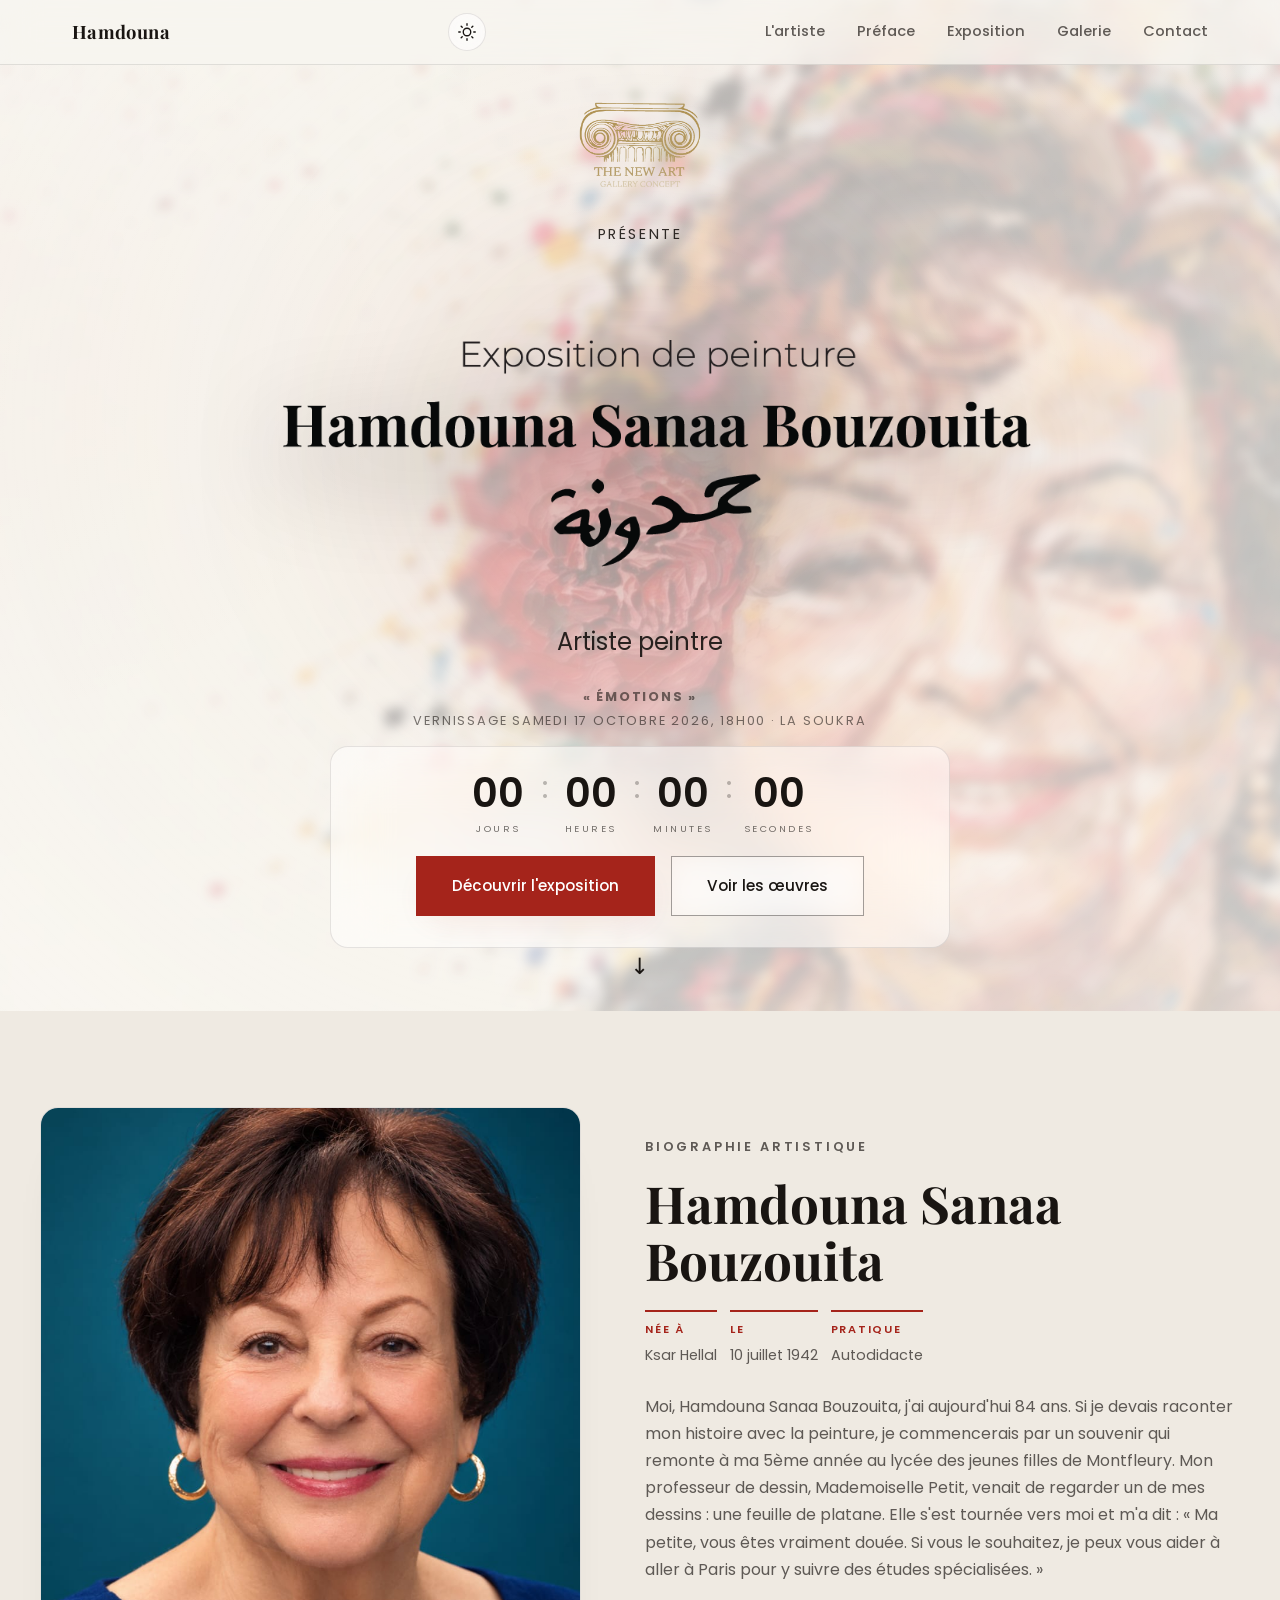
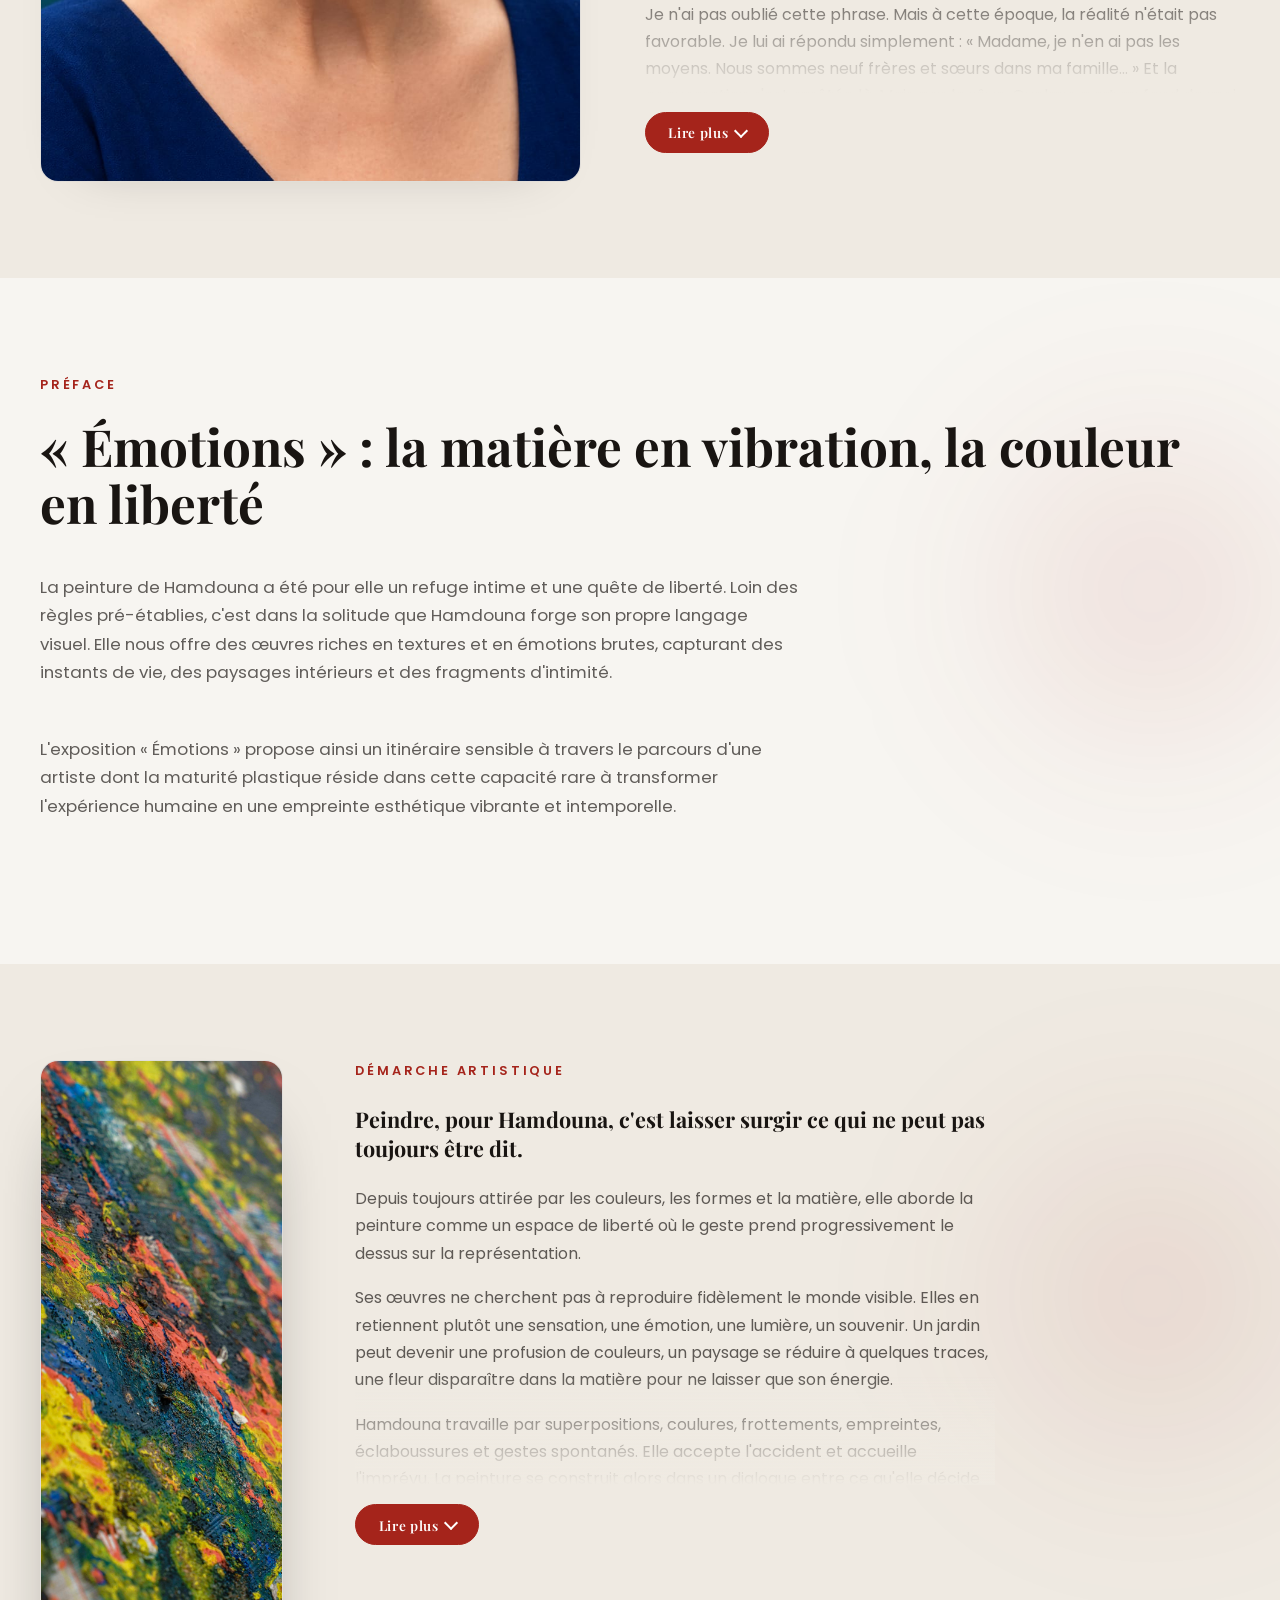
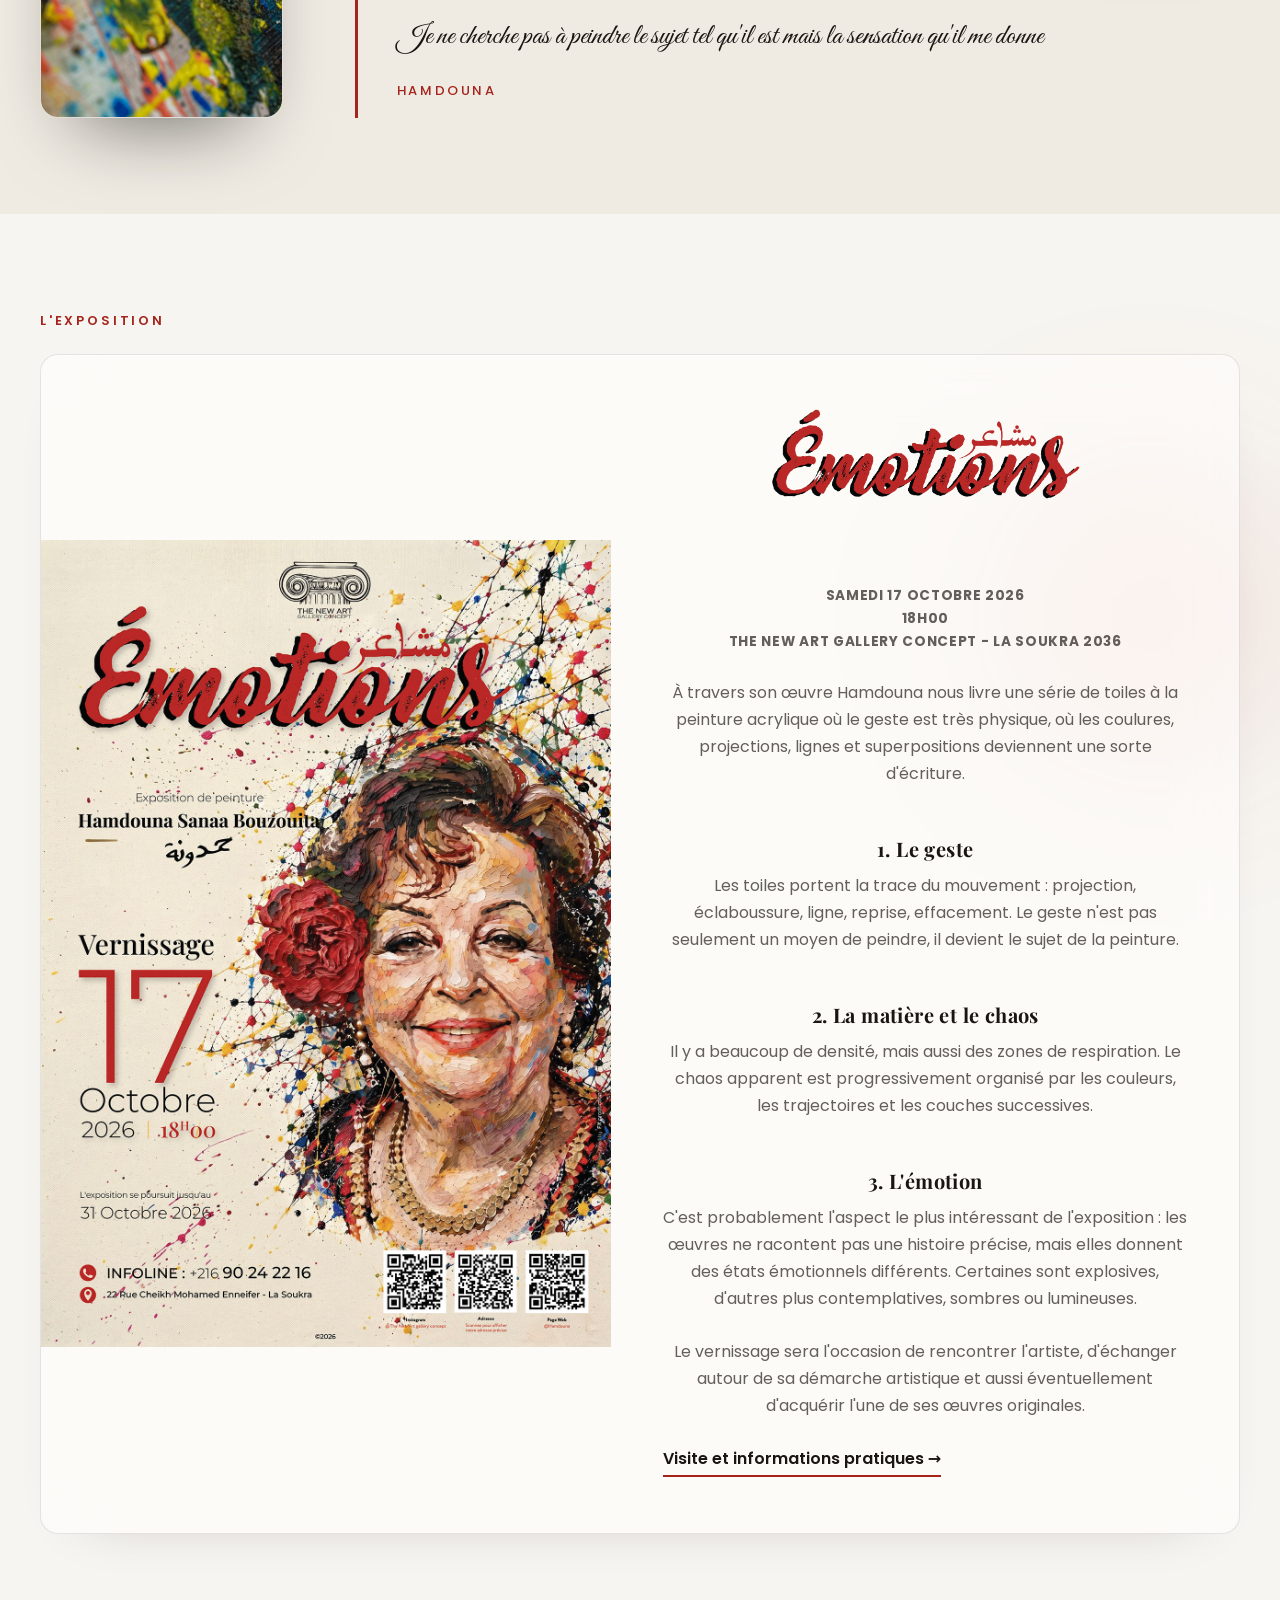
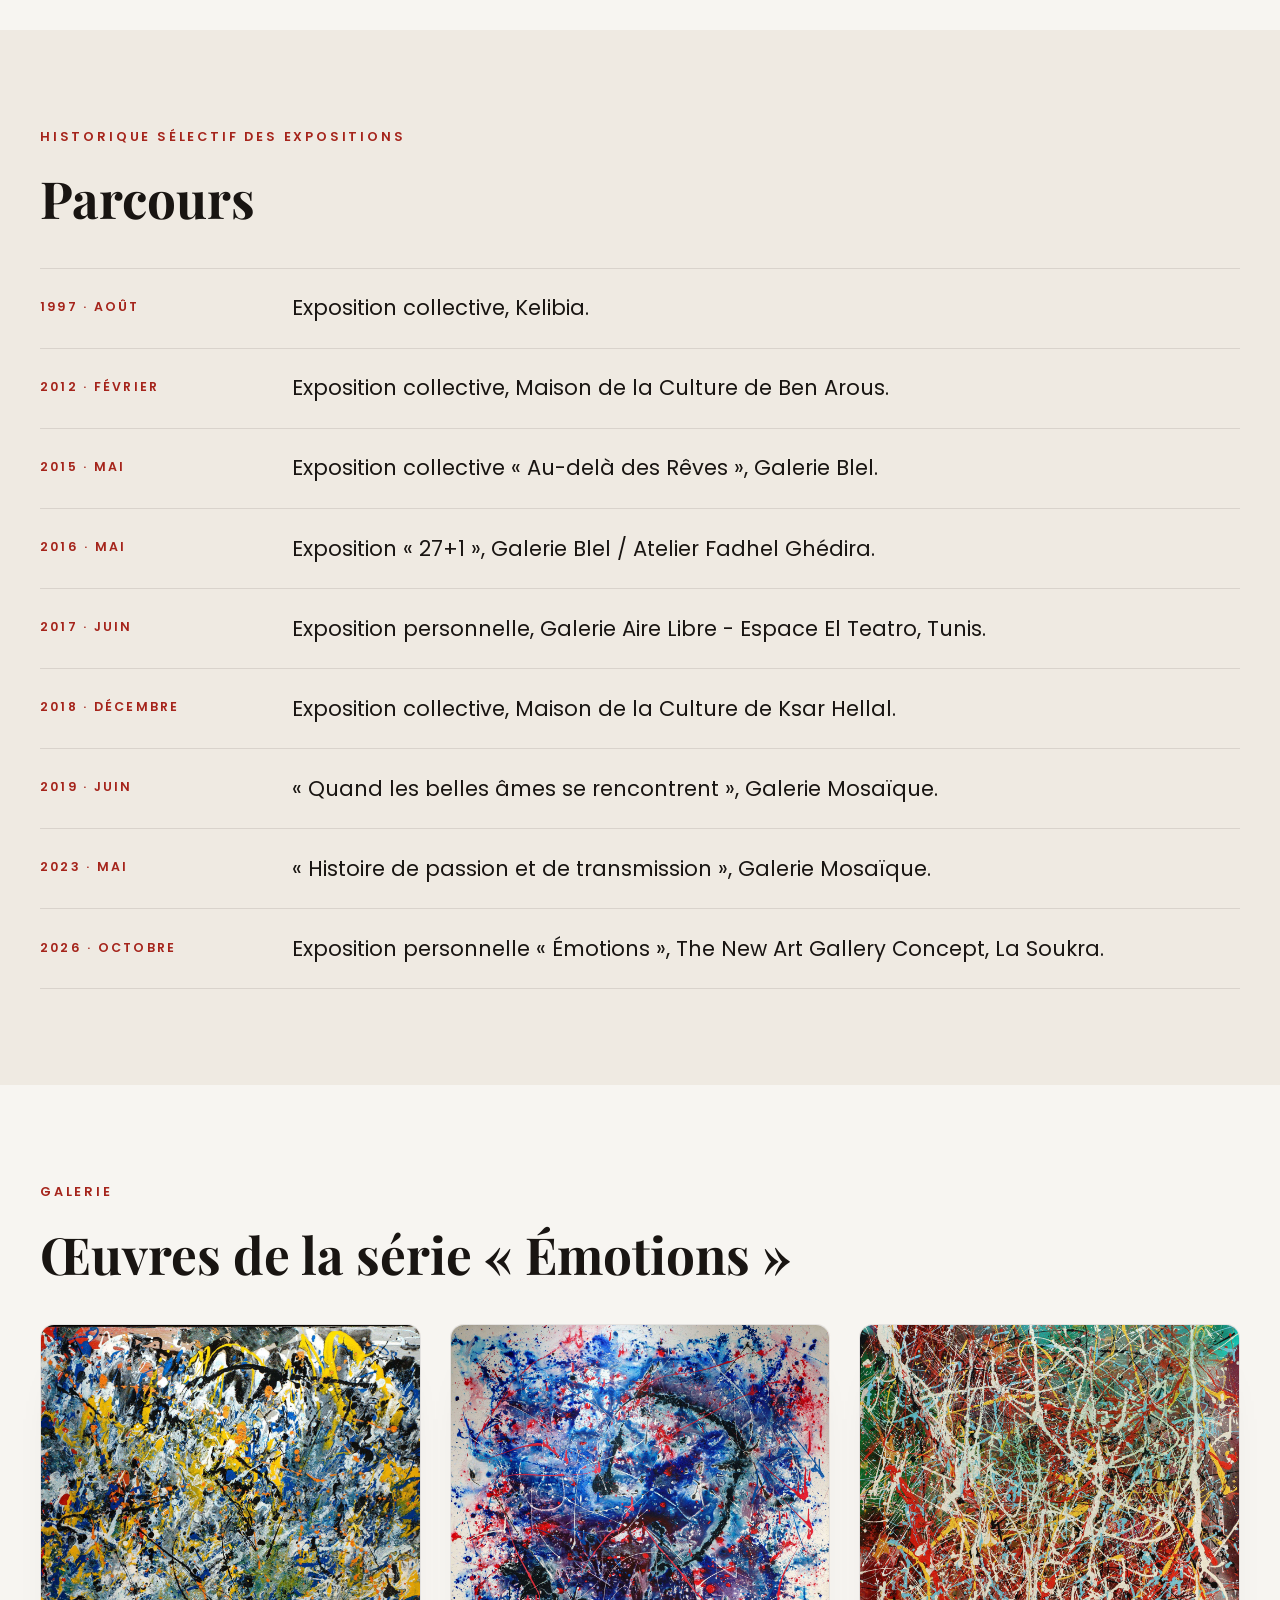
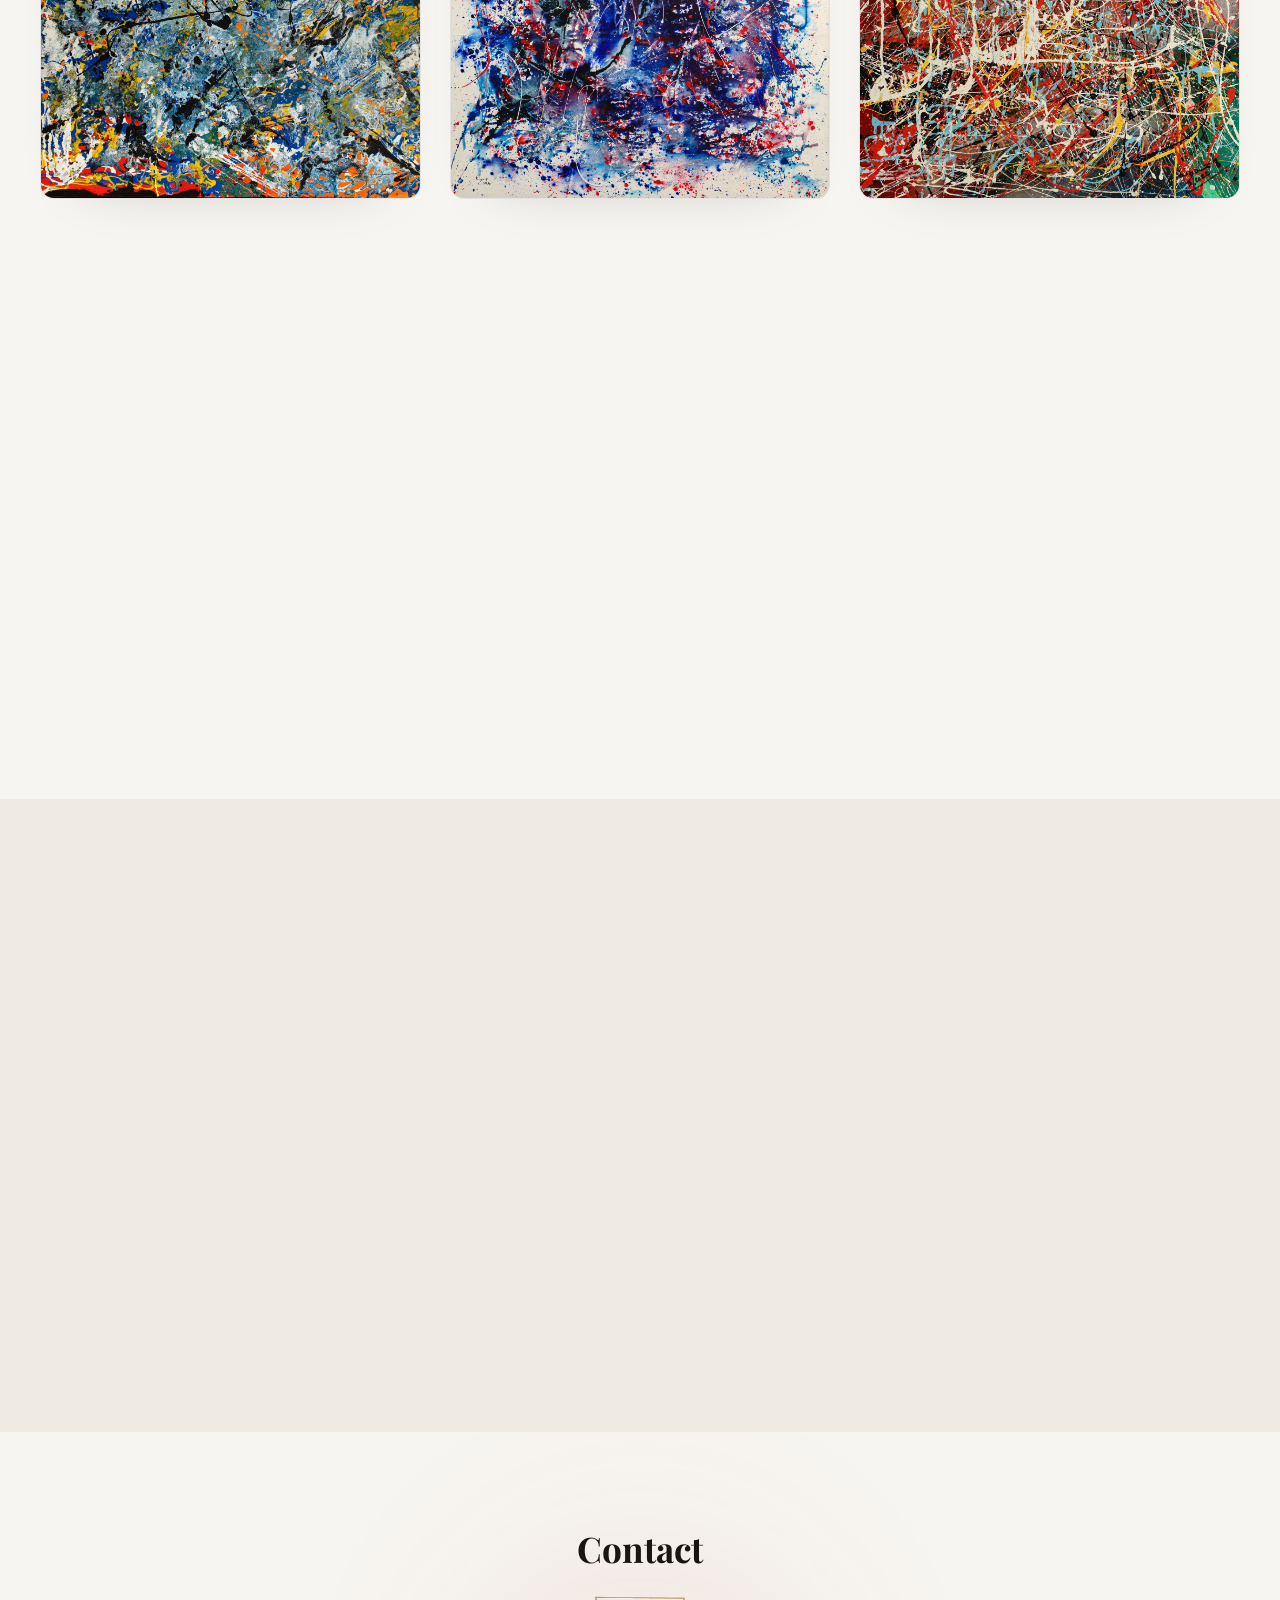
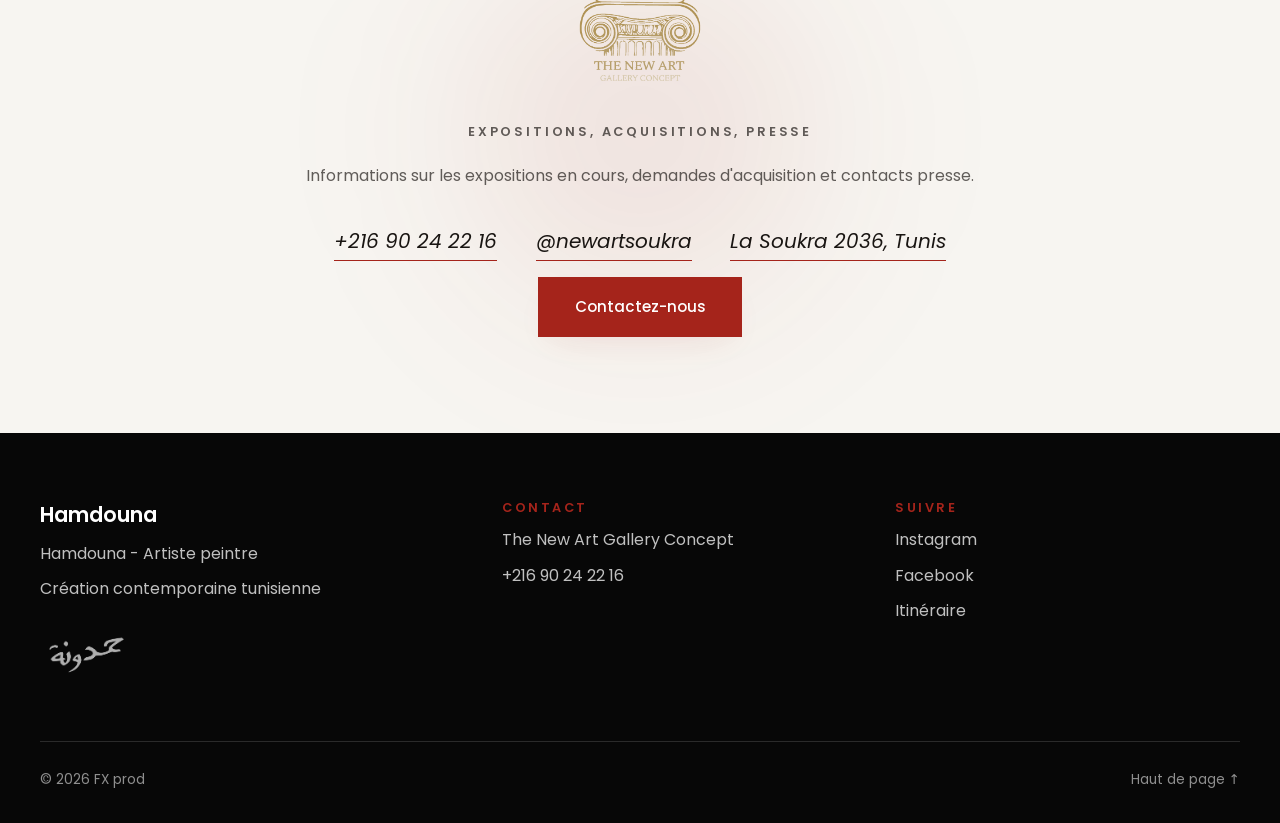
==== commit b7d3275a: "Add files via upload" ====
--- a/index.html
+++ b/index.html
@@ -84,17 +84,17 @@
           </div>
           <div class="bio-collapse" id="bioCollapse">
             <p>Moi, Hamdouna Sanaa Bouzouita, j'ai aujourd'hui 84 ans. Si je devais raconter mon histoire avec la peinture, je commencerais par un souvenir qui remonte à ma 5ème année au lycée des jeunes filles de Montfleury. Mon professeur de dessin, Mademoiselle Petit, venait de regarder un de mes dessins : une feuille de platane. Elle s'est tournée vers moi et m'a dit : « Ma petite, vous êtes vraiment douée. Si vous le souhaitez, je peux vous aider à aller à Paris pour y suivre des études spécialisées. »</p>
-            <p>Je n'ai pas oublié cette phrase. Mais à cette époque, la réalité n'était pas favorable. Je lui ai répondu simplement : « Madame, je n'en ai pas les moyens. Nous sommes neuf frères et sœurs dans ma famille… » Et la conversation s'est arrêtée là. Mais pas le rêve. Quelque part au fond de moi, cette petite étincelle venait de naître. Elle allait rester là, silencieuse, pendant de nombreuses années.</p>
-            <p>La vie a continué. La famille, les responsabilités, le travail… J'ai été emportée par le tourbillon de la vie mais la peinture était un rêve que je gardais au fond de moi. Jusqu'aux années quatre-vingt, quelque chose se réveille. Je me suis remise à regarder les œuvres avec passion. J'admirais les peintures que je rencontrais, leurs couleurs, leurs matières, les émotions qu'elles faisaient naître en moi.</p>
+            <p>Je n'ai pas oublié cette phrase. Mais à cette époque, la réalité n'était pas favorable. Je lui ai répondu simplement : « Madame, je n'en ai pas les moyens. Nous sommes neuf frères et sœurs dans ma famille… » Et la conversation s'est arrêtée là. Mais pas le rêve. Quelque part au fond de moi, une étincelle venait de naître. Elle allait rester là, silencieuse, pendant de nombreuses années.</p>
+            <p>La vie a continué. La famille, les responsabilités, le travail… J'ai été emportée par le tourbillon de la vie mais la peinture était un rêve que je gardais au fond de moi. À partir de mes quarante ans, quelque chose se réveille. Je me suis remise à regarder les œuvres avec passion. J'admirais les peintures que je rencontrais, leurs couleurs, leurs matières, les émotions qu'elles faisaient naître en moi.</p>
             <p>Et puis, un soir, vers 23 heures, après que mon mari et mes enfants se furent endormis, j'ai pris une feuille de papier et quelques couleurs. Et j'ai commencé. C'était mon moment à moi. Tous les soirs où je le pouvais, je retrouvais mes couleurs. Je dessinais, j'expérimentais, j'apprenais seule, petit à petit.</p>
-            <p>Plus tard, j'ai décidé de franchir une nouvelle étape. J'ai pris mon courage à deux mains et je me suis inscrite dans un atelier. Puis un cours en a entraîné un autre, une rencontre une autre, une découverte une autre… Au fil des années, j'ai exploré de nombreuses techniques : le dessin, la pyrogravure, le pastel, l'aquarelle, la peinture à l'huile, l'acrylique… J'ai peint sur toutes sortes de supports : papier, verre, tissu, bois, toile… Chaque technique m'a appris quelque chose. Chaque matière m'a offert une nouvelle façon d'exprimer ce que je ressentais. Et cette aventure s'est poursuivie pendant plus de trente ans, jusqu'en 2021.</p>
-            <p>Cette année-là, je me sentais suffisamment sûre de moi et confiante, j'ai décidé de me retirer des ateliers. Mais je n'ai pas arrêté de peindre. Au contraire. Je me suis installée dans mon atelier chez moi, et j'ai commencé à peindre plus librement, plus instinctivement, plus profondément.</p>
+            <p>Plus tard, j'ai décidé de franchir une nouvelle étape. J'ai pris mon courage à deux mains et je me suis inscrite dans un atelier. Puis un cours en a entraîné un autre, une rencontre une autre, une découverte une autre… Au fil des années, j'ai exploré de nombreuses techniques : le dessin, la pyrogravure, le pastel, l'aquarelle, la peinture à l'huile, l'acrylique… J'ai peint sur toutes sortes de supports : papier, verre, tissu, bois, toile… Chaque technique m'a appris quelque chose. Chaque matière m'a offert une nouvelle façon d'exprimer ce que je ressentais. Et cette aventure s'est poursuivie pendant une trentaine d'années.</p>
+            <p>Depuis une quinzaine d'années, j'ai décidé de me retirer des ateliers mais je n'ai pas arrêté de peindre. Au contraire, je me sentais suffisamment sûre de moi et confiante. Je me suis installée dans mon atelier chez moi, et j'ai commencé à peindre plus librement, plus instinctivement, plus profondément.</p>
             <p>Et les tableaux se sont accumulés. Des dizaines, puis des centaines. Ils ont peu à peu envahi ma maison, comme autant de fragments de ma vie, de souvenirs, d'expériences et d'émotions.</p>
-            <p>Quand je regarde aujourd'hui tout ce chemin parcouru, je ressens une immense fierté. Par ailleurs j'ai eu la chance de partager mon travail avec le public, d'abord à travers plusieurs expositions collectives dans des galeries du Grand Tunis ou des maisons de culture dans plusieurs villes du pays, puis lors d'expositions personnelles, notamment à El Teatro.</p>
+            <p>Quand je regarde aujourd'hui tout ce chemin parcouru, je ressens une immense fierté. Par ailleurs j'ai eu la chance de partager mon travail avec le public, d'abord à travers plusieurs expositions collectives dans des galeries du Grand Tunis ou des maisons de culture dans plusieurs villes du pays, puis lors d'expositions personnelles, notamment en 2017 à l'espace El Teatro.</p>
             <p>En 2023, j'ai vécu un moment particulièrement précieux : j'ai exposé avec mon fils et ma petite-fille, trois générations réunies autour de l'art.</p>
             <p>Et pourtant, au fond de moi, un rêve restait encore à accomplir. Exposer en solo mes peintures acryliques abstraites. Ces œuvres sont peut-être celles qui me ressemblent le plus aujourd'hui. Elles ne racontent pas nécessairement une histoire précise. Elles racontent plutôt des sensations, des mouvements, des souvenirs et des émotions. Elles sont le résultat de toutes ces années de recherche, d'apprentissage et de liberté.</p>
-            <p>Et aujourd'hui, à 84 ans, je peux enfin dire que cette petite fille qui dessinait une feuille de platane n'a jamais vraiment abandonné son rêve. La phrase de Mademoiselle Petit est restée quelque part en moi pendant plus de soixante ans. Elle avait vu une étincelle. Je crois qu'elle ne savait pas qu'elle venait d'allumer une lumière qui allait m'accompagner toute ma vie.</p>
-            <p>Mon rêve voit enfin le jour. Cette exposition s'appelle « Émotions ». C'est le titre que j'ai choisi parce qu'au fond, c'est cela que je peins depuis toutes ces années : mes émotions. Je vous invite aujourd'hui à ressentir, à votre tour, ce que mes couleurs ont à raconter.</p>
+            <p>Et aujourd'hui, à 84 ans, je peux enfin dire que cette petite fille qui dessinait une feuille de platane n'a jamais vraiment abandonné son rêve. La phrase de Mademoiselle Petit est restée quelque part en moi.</p>
+            <p>Cette exposition s'appelle « Émotions ». C'est le titre que j'ai choisi parce qu'au fond, c'est cela que je peins depuis toutes ces années : mes émotions. Je vous invite aujourd'hui à ressentir, à votre tour, ce que mes couleurs ont à raconter.</p>
           </div>
           <button class="bio-toggle" id="bioToggle" aria-expanded="false" aria-controls="bioCollapse">Lire plus</button>
         </div>
@@ -161,7 +161,6 @@
           <h3>3. L'émotion</h3>
           <p>C'est probablement l'aspect le plus intéressant de l'exposition : les œuvres ne racontent pas une histoire précise, mais elles donnent des états émotionnels différents. Certaines sont explosives, d'autres plus contemplatives, sombres ou lumineuses.</p>
           <p>Le vernissage sera l'occasion de rencontrer l'artiste, d'échanger autour de sa démarche artistique et aussi éventuellement d'acquérir l'une de ses œuvres originales.</p>
-          <p>Entre deux portraits, l'artiste laisse le hasard entrer dans l'atelier : projections, taches, trames de points, fils tendus d'un bord à l'autre. La série se lit alors comme une mémoire qui se recompose.</p>
           <a class="link-more" href="#infos">Visite et informations pratiques →</a>
         </div>
       </div>
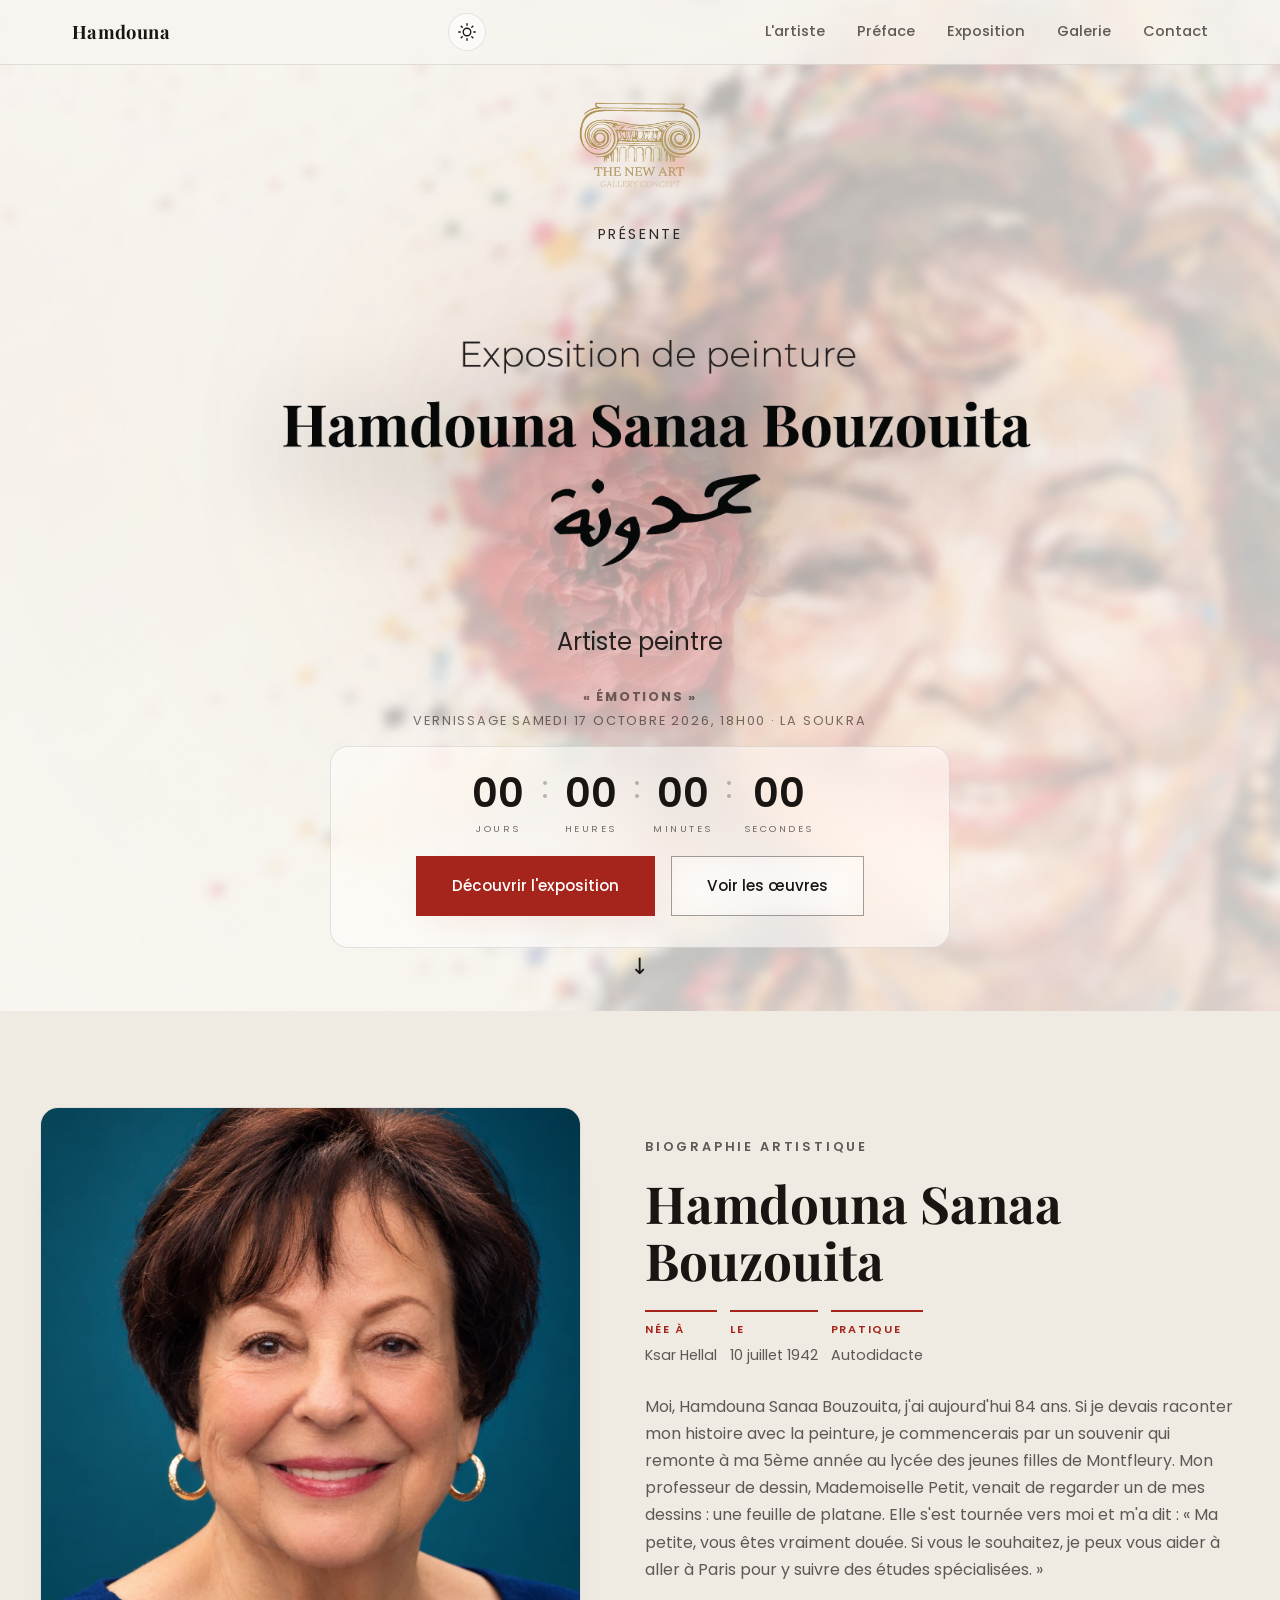
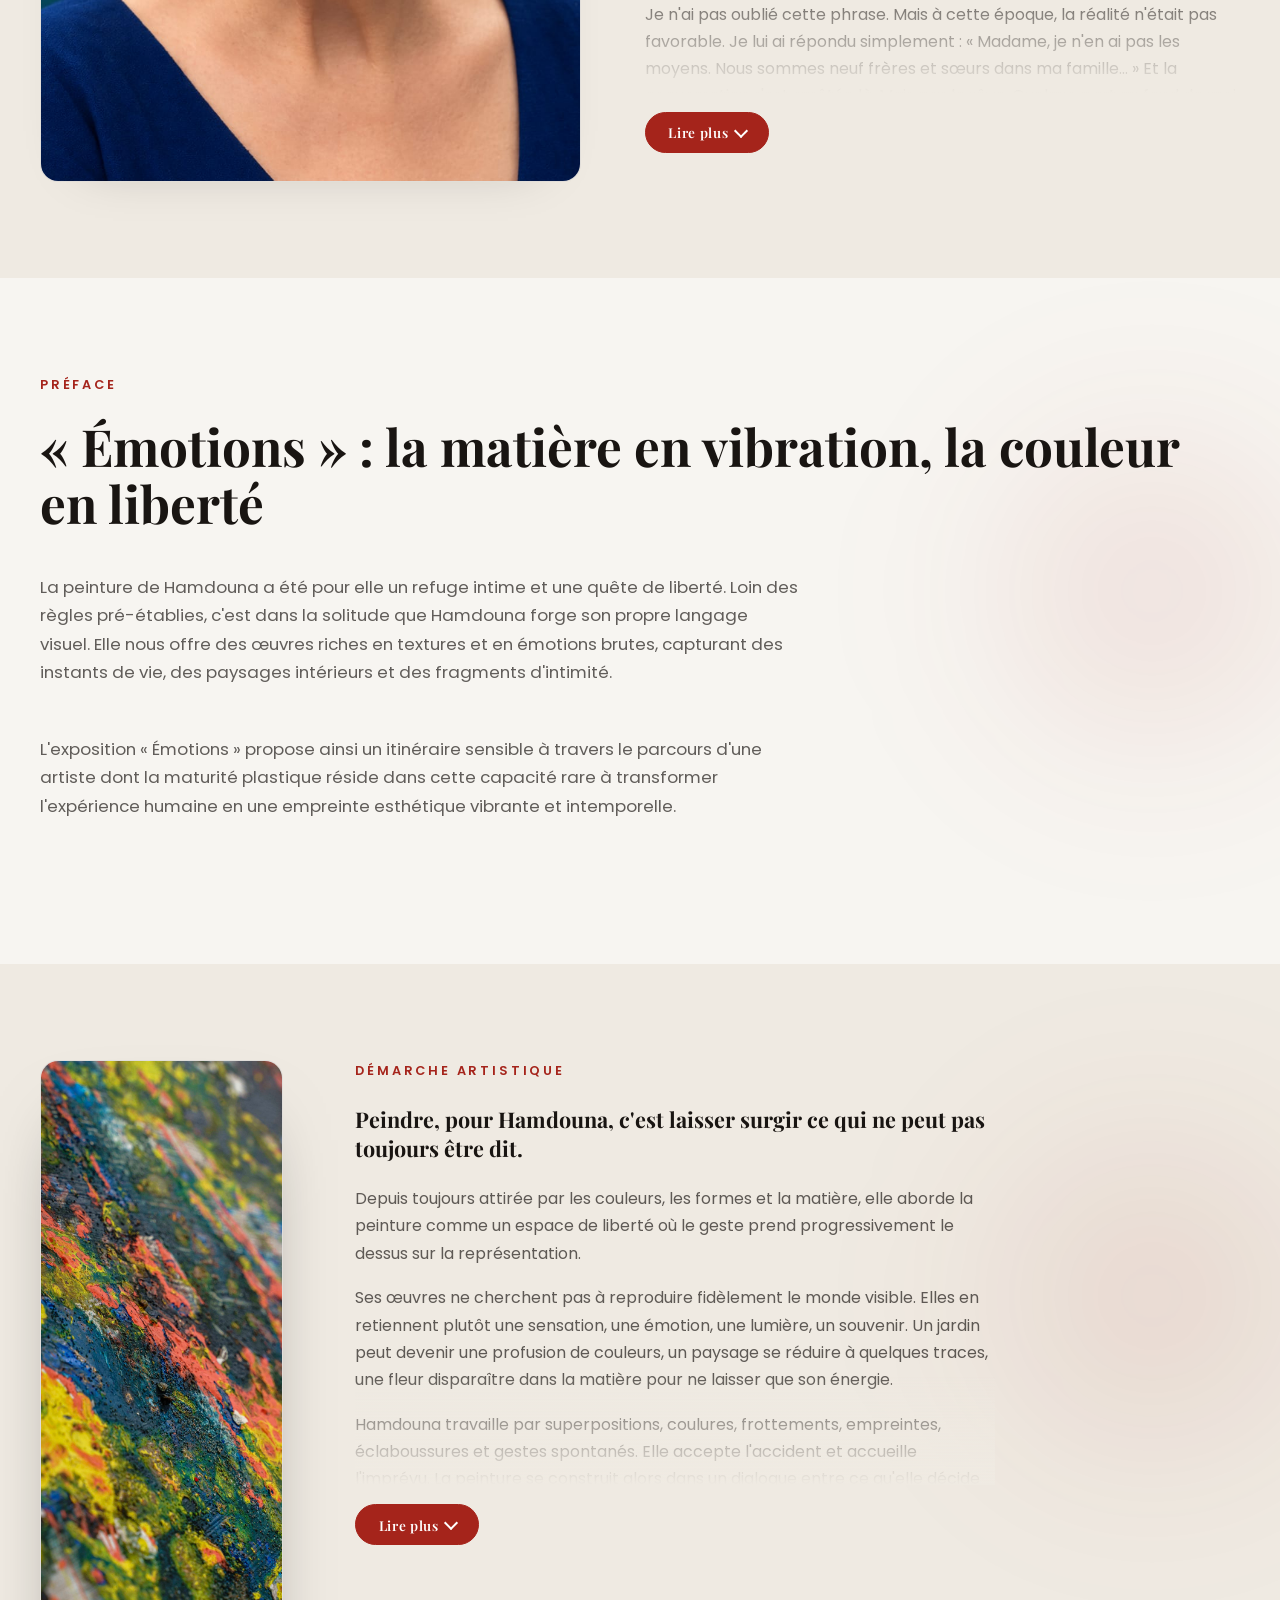
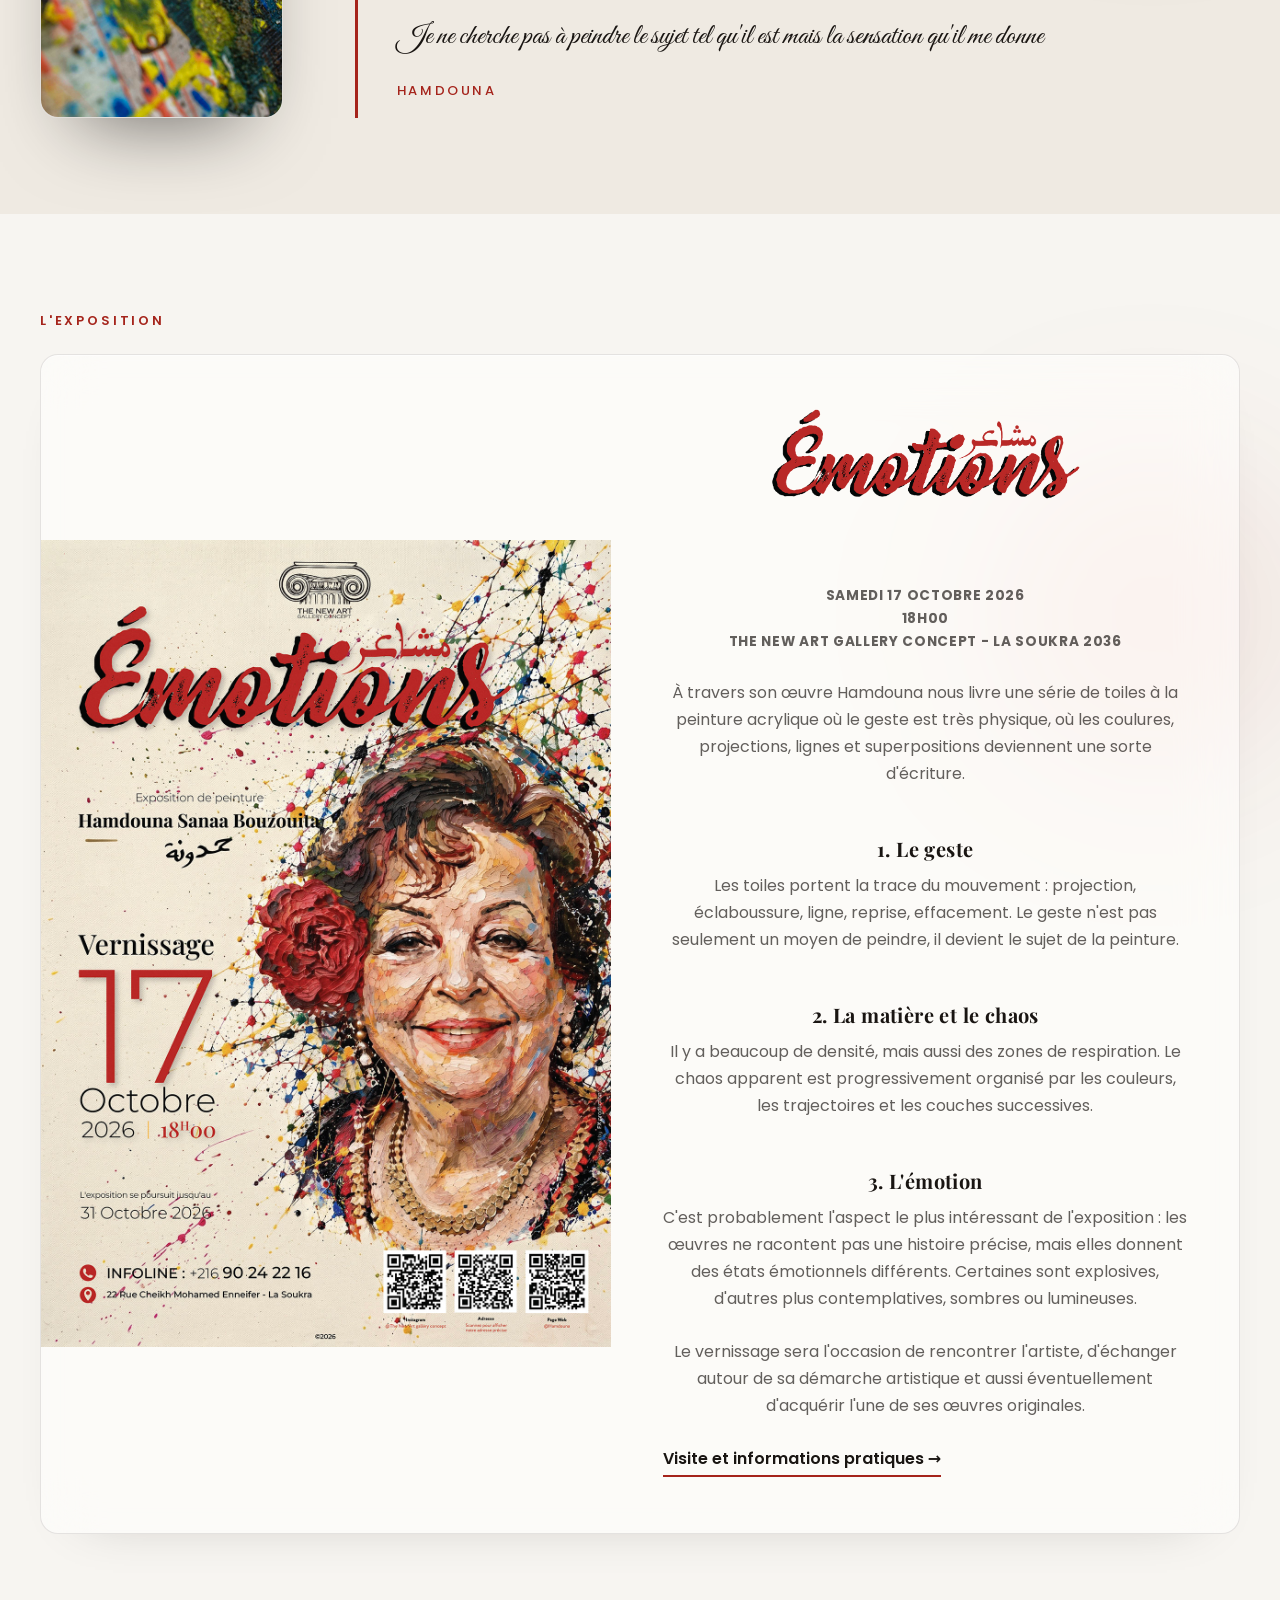
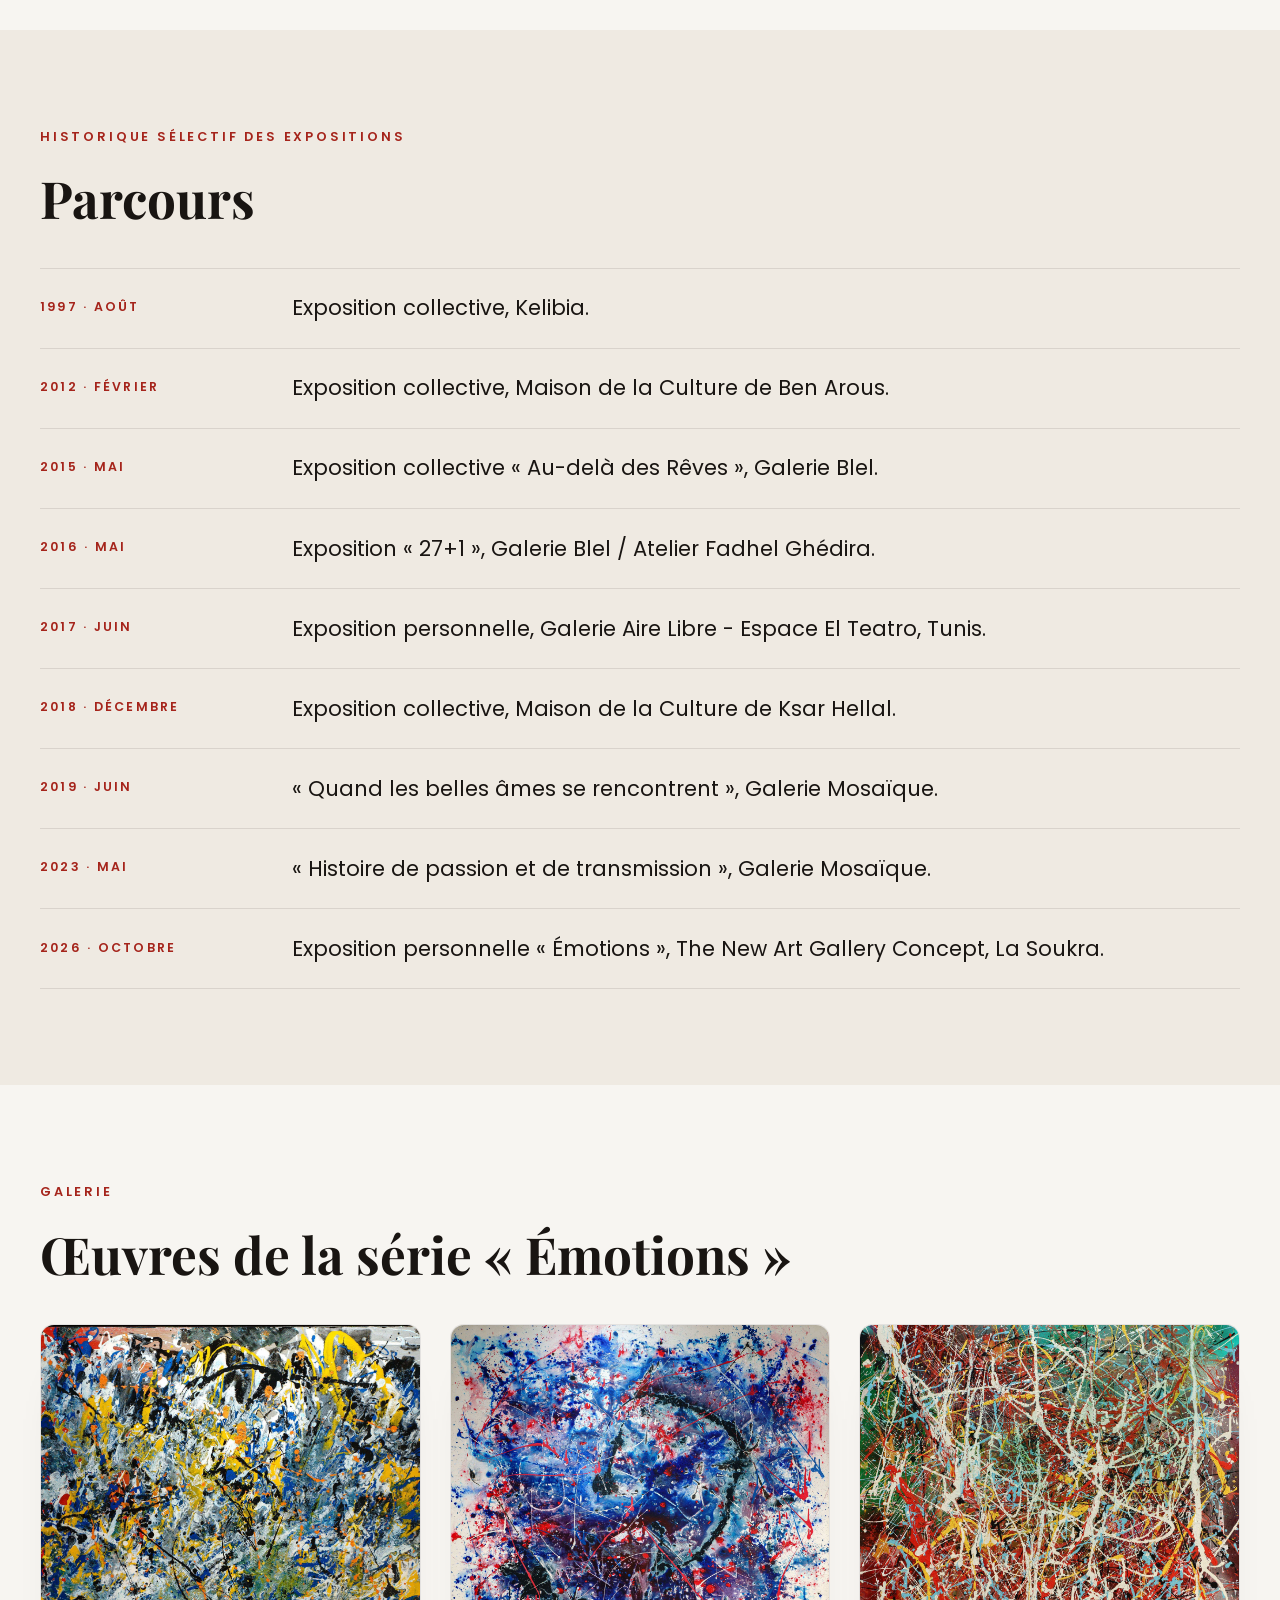
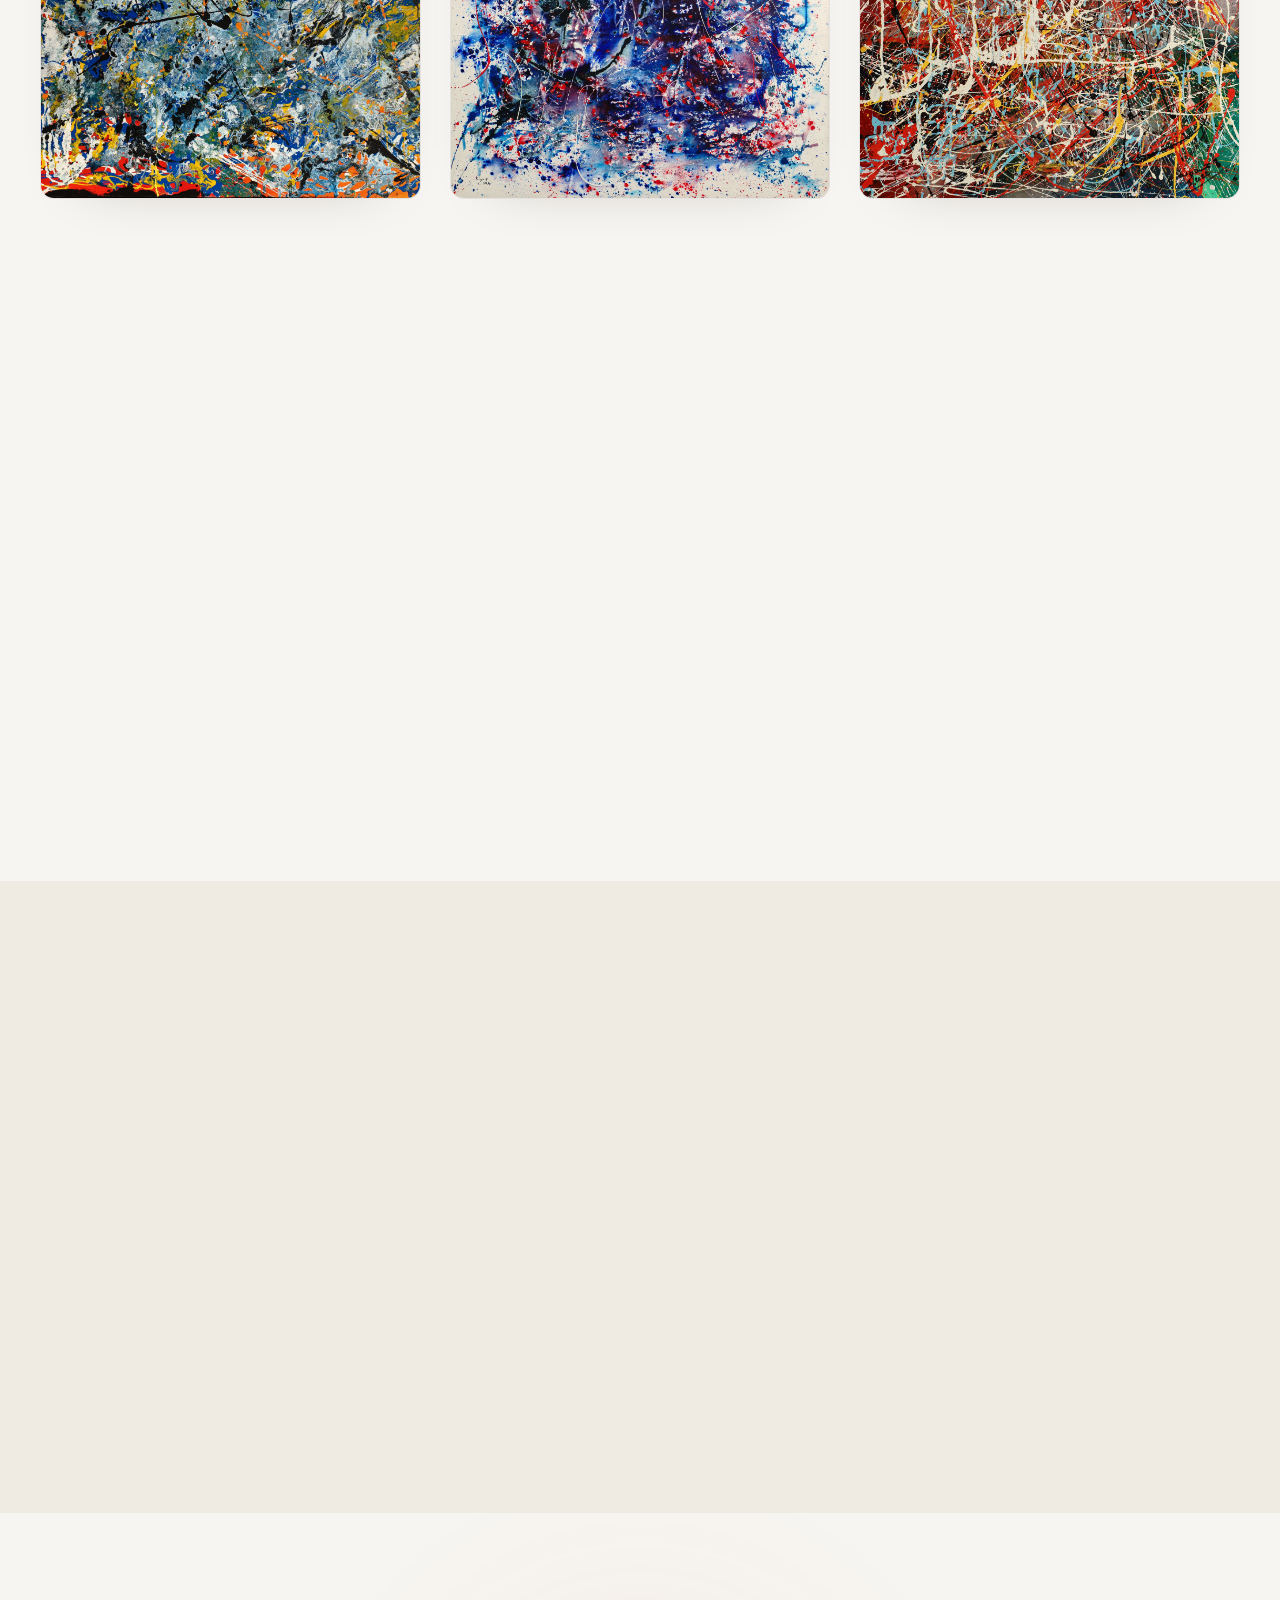
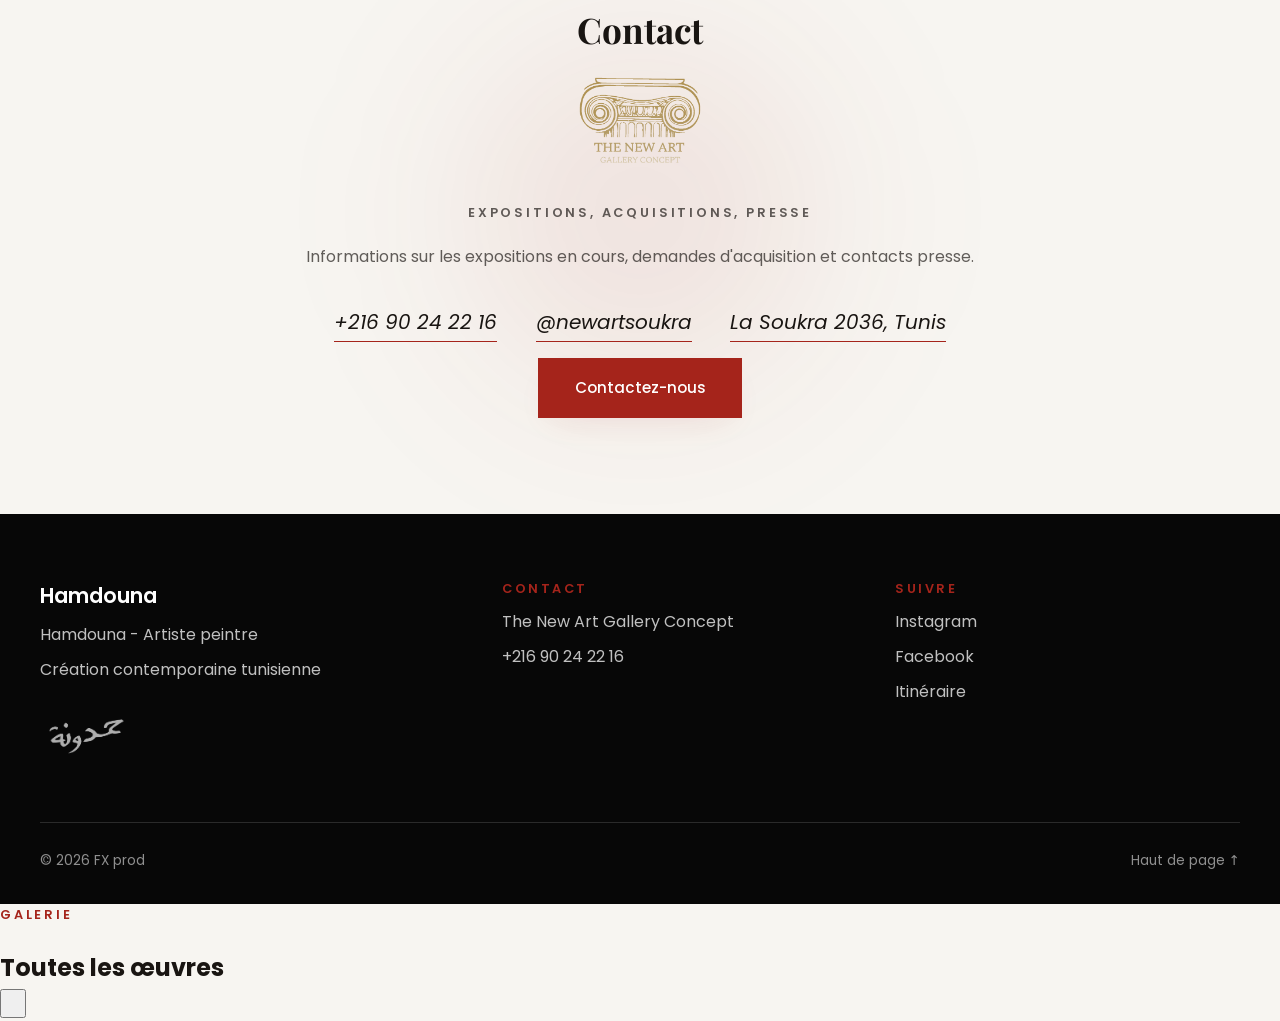
==== commit 36a20d0b: "Add files via upload" ====
--- a/index.html
+++ b/index.html
@@ -1,4 +1,4 @@
-<!DOCTYPE html>
+﻿<!DOCTYPE html>
 <html lang="fr">
 <head>
 <meta charset="UTF-8">
@@ -8,7 +8,7 @@
 <link rel="preconnect" href="https://fonts.googleapis.com">
 <link rel="preconnect" href="https://fonts.gstatic.com" crossorigin>
 <link href="https://fonts.googleapis.com/css2?family=Great+Vibes&family=Playfair+Display:ital,wght@0,400;0,600;0,700;0,800;1,400;1,600&family=Poppins:ital,wght@0,400;0,500;0,600;0,700;0,800;1,400;1,500&display=swap" rel="stylesheet">
-<link rel="stylesheet" href="styles.css?v=3">
+<link rel="stylesheet" href="styles.css?v=5">
 <script>try{var t=localStorage.getItem("hamdouna-theme");if(t==="light"||(!t&&window.matchMedia("(prefers-color-scheme: light)").matches))document.documentElement.classList.add("light")}catch(e){}</script>
 </head>
 <body>
@@ -190,12 +190,37 @@
       <p class="section-label reveal">Galerie</p>
       <h2 class="section-title reveal">Œuvres de la série « Émotions »</h2>
       <div class="grid">
-        <figure class="grid-item reveal"><img src="tableaux tel/new canvas/Hamdouna2026byFXprod.jpg" alt="Œuvre de Hamdouna"></figure>
-        <figure class="grid-item reveal"><img src="tableaux tel/new canvas/Hamdouna2026byFXprod_2.jpg" alt="Œuvre de Hamdouna"></figure>
-        <figure class="grid-item reveal"><img src="tableaux tel/new canvas/Hamdouna2026byFXprod_3.jpg" alt="Œuvre de Hamdouna"></figure>
-        <figure class="grid-item reveal"><img src="tableaux tel/new canvas/Hamdouna2026byFXprod_12.jpg" alt="Œuvre de Hamdouna"></figure>
-        <figure class="grid-item reveal"><img src="tableaux tel/new canvas/Hamdouna2026byFXprod_25.jpg" alt="Œuvre de Hamdouna"></figure>
-        <figure class="grid-item reveal"><img src="tableaux tel/new canvas/Hamdouna2026byFXprod_30.jpg" alt="Œuvre de Hamdouna"></figure>
+        <figure class="grid-item reveal">
+          <img src="tableaux tel/new canvas/Hamdouna2026byFXprod.jpg" alt="Genèse — Hamdouna">
+          <figcaption><span class="cap-num">N° 04</span><span class="cap-title">Genèse</span><span class="cap-dims">80 × 80 cm</span></figcaption>
+        </figure>
+        <figure class="grid-item reveal">
+          <img src="tableaux tel/new canvas/Hamdouna2026byFXprod_2.jpg" alt="L'œil du silence — Hamdouna">
+          <figcaption><span class="cap-num">N° 02</span><span class="cap-title">L'œil du silence</span><span class="cap-dims">150 × 120 cm</span></figcaption>
+        </figure>
+        <figure class="grid-item reveal">
+          <img src="tableaux tel/new canvas/Hamdouna2026byFXprod_3.jpg" alt="Lignes de vie — Hamdouna">
+          <figcaption><span class="cap-num">N° 14</span><span class="cap-title">Lignes de vie</span><span class="cap-dims">100 × 70 cm</span></figcaption>
+        </figure>
+        <figure class="grid-item reveal">
+          <img src="tableaux tel/new canvas/Hamdouna2026byFXprod_12.jpg" alt="Vestiges — Hamdouna">
+          <figcaption><span class="cap-num">N° 12</span><span class="cap-title">Vestiges</span><span class="cap-dims">120 × 150 cm</span></figcaption>
+        </figure>
+        <figure class="grid-item reveal">
+          <img src="tableaux tel/new canvas/Hamdouna2026byFXprod_25.jpg" alt="La grâce du pacifique — Hamdouna">
+          <figcaption><span class="cap-num">N° 20</span><span class="cap-title">La grâce du pacifique</span><span class="cap-dims">53 × 46 cm</span></figcaption>
+        </figure>
+        <figure class="grid-item reveal">
+          <img src="tableaux tel/new canvas/Hamdouna2026byFXprod_30.jpg" alt="Lueurs d'automne — Hamdouna">
+          <figcaption><span class="cap-num">N° 41</span><span class="cap-title">Lueurs d'automne</span><span class="cap-dims">44 × 56 cm</span></figcaption>
+        </figure>
+      </div>
+      <div class="galerie-cta reveal">
+        <button class="btn btn-solid btn-voirplus" id="oeuvresOpen" aria-haspopup="dialog" aria-controls="oeuvres">
+          <span>Voir plus</span>
+          <svg viewBox="0 0 24 24" width="17" height="17" aria-hidden="true"><path d="M12 5v14M19 12l-7 7-7-7"></path></svg>
+        </button>
+        <p class="galerie-cta-note">L'ensemble des œuvres de l'exposition</p>
       </div>
     </div>
   </section>
@@ -262,6 +287,54 @@
   <img src="" alt="" class="lightbox-img">
 </div>
 
-<script src="script.js?v=3"></script>
+<div class="oeuvres-modal" id="oeuvres" role="dialog" aria-modal="true" aria-labelledby="oeuvresTitle" aria-hidden="true">
+  <div class="oeuvres-backdrop" data-oeuvres-close></div>
+  <div class="oeuvres-panel">
+    <header class="oeuvres-head">
+      <div class="oeuvres-head-text">
+        <p class="section-label">Galerie</p>
+        <h2 id="oeuvresTitle">Toutes les œuvres</h2>
+        <p class="oeuvres-count" id="oeuvresCount"></p>
+      </div>
+      <button class="oeuvres-close" data-oeuvres-close aria-label="Fermer la galerie">
+        <svg viewBox="0 0 24 24" width="22" height="22" aria-hidden="true"><line x1="5" y1="5" x2="19" y2="19"></line><line x1="19" y1="5" x2="5" y2="19"></line></svg>
+      </button>
+    </header>
+
+    <nav class="oeuvres-filters" id="oeuvresFilters" aria-label="Filtrer les œuvres" hidden></nav>
+
+    <div class="oeuvres-body" id="oeuvresBody">
+      <div class="oeuvres-grid" id="oeuvresGrid"></div>
+
+      <div class="oeuvre-detail" id="oeuvreDetail" hidden>
+        <button class="oeuvre-back" id="oeuvreBack">
+          <svg viewBox="0 0 24 24" width="16" height="16" aria-hidden="true"><path d="M19 12H5M11 6l-6 6 6 6"></path></svg>
+          Galerie
+        </button>
+        <div class="oeuvre-detail-grid">
+          <figure class="oeuvre-detail-media">
+            <img id="oeuvreImg" src="" alt="">
+            <figcaption class="oeuvre-zoom-hint">Cliquez pour agrandir</figcaption>
+          </figure>
+          <div class="oeuvre-detail-info">
+            <p class="oeuvre-num" id="oeuvreNum"></p>
+            <h3 class="oeuvre-titre" id="oeuvreTitre"></h3>
+            <dl class="oeuvre-specs">
+              <div class="oeuvre-spec" id="oeuvreSpecAnnee"><dt>Année</dt><dd id="oeuvreAnnee"></dd></div>
+              <div class="oeuvre-spec" id="oeuvreSpecTech"><dt>Technique</dt><dd id="oeuvreTechnique"></dd></div>
+              <div class="oeuvre-spec"><dt>Dimensions</dt><dd id="oeuvreDims"></dd></div>
+            </dl>
+            <div class="oeuvre-nav">
+              <button class="oeuvre-nav-btn" id="oeuvrePrev">← Précédente</button>
+              <button class="oeuvre-nav-btn" id="oeuvreNext">Suivante →</button>
+            </div>
+          </div>
+        </div>
+      </div>
+    </div>
+  </div>
+</div>
+
+<script src="script.js?v=5"></script>
 </body>
 </html>
